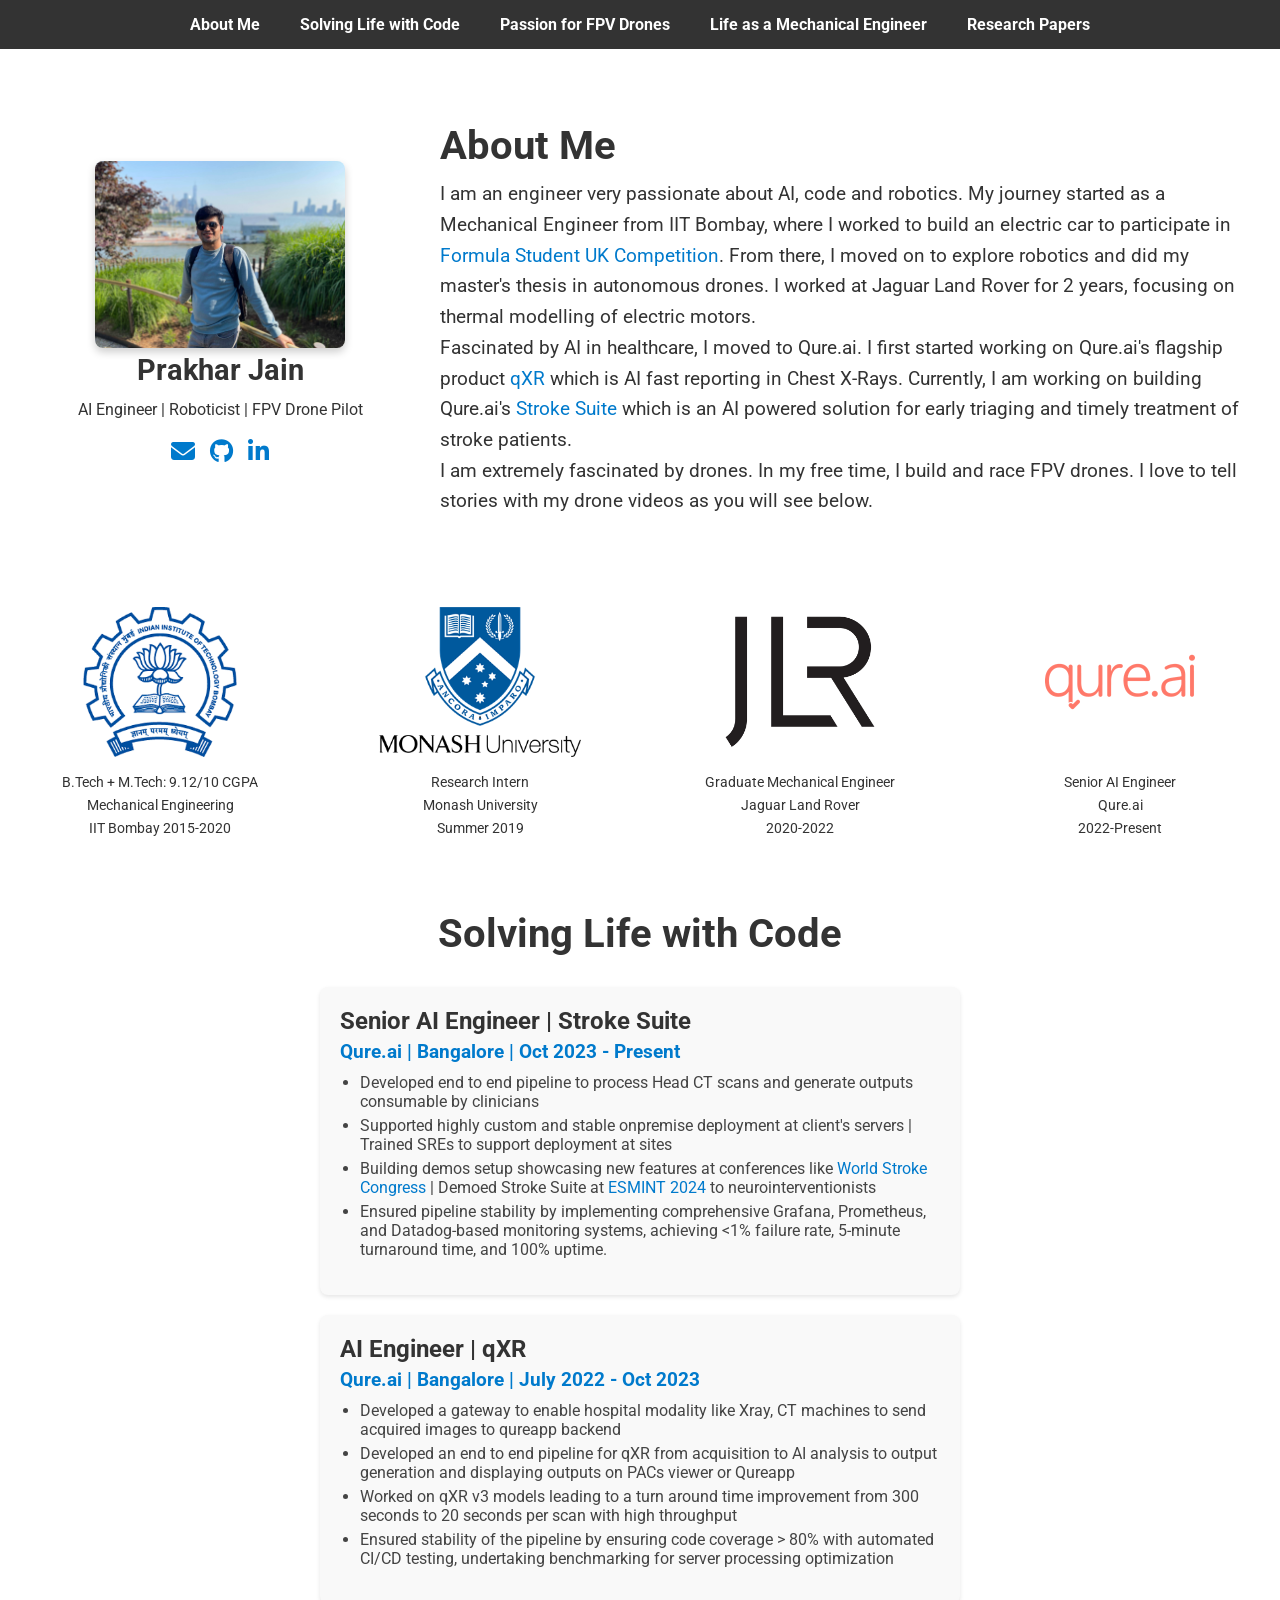
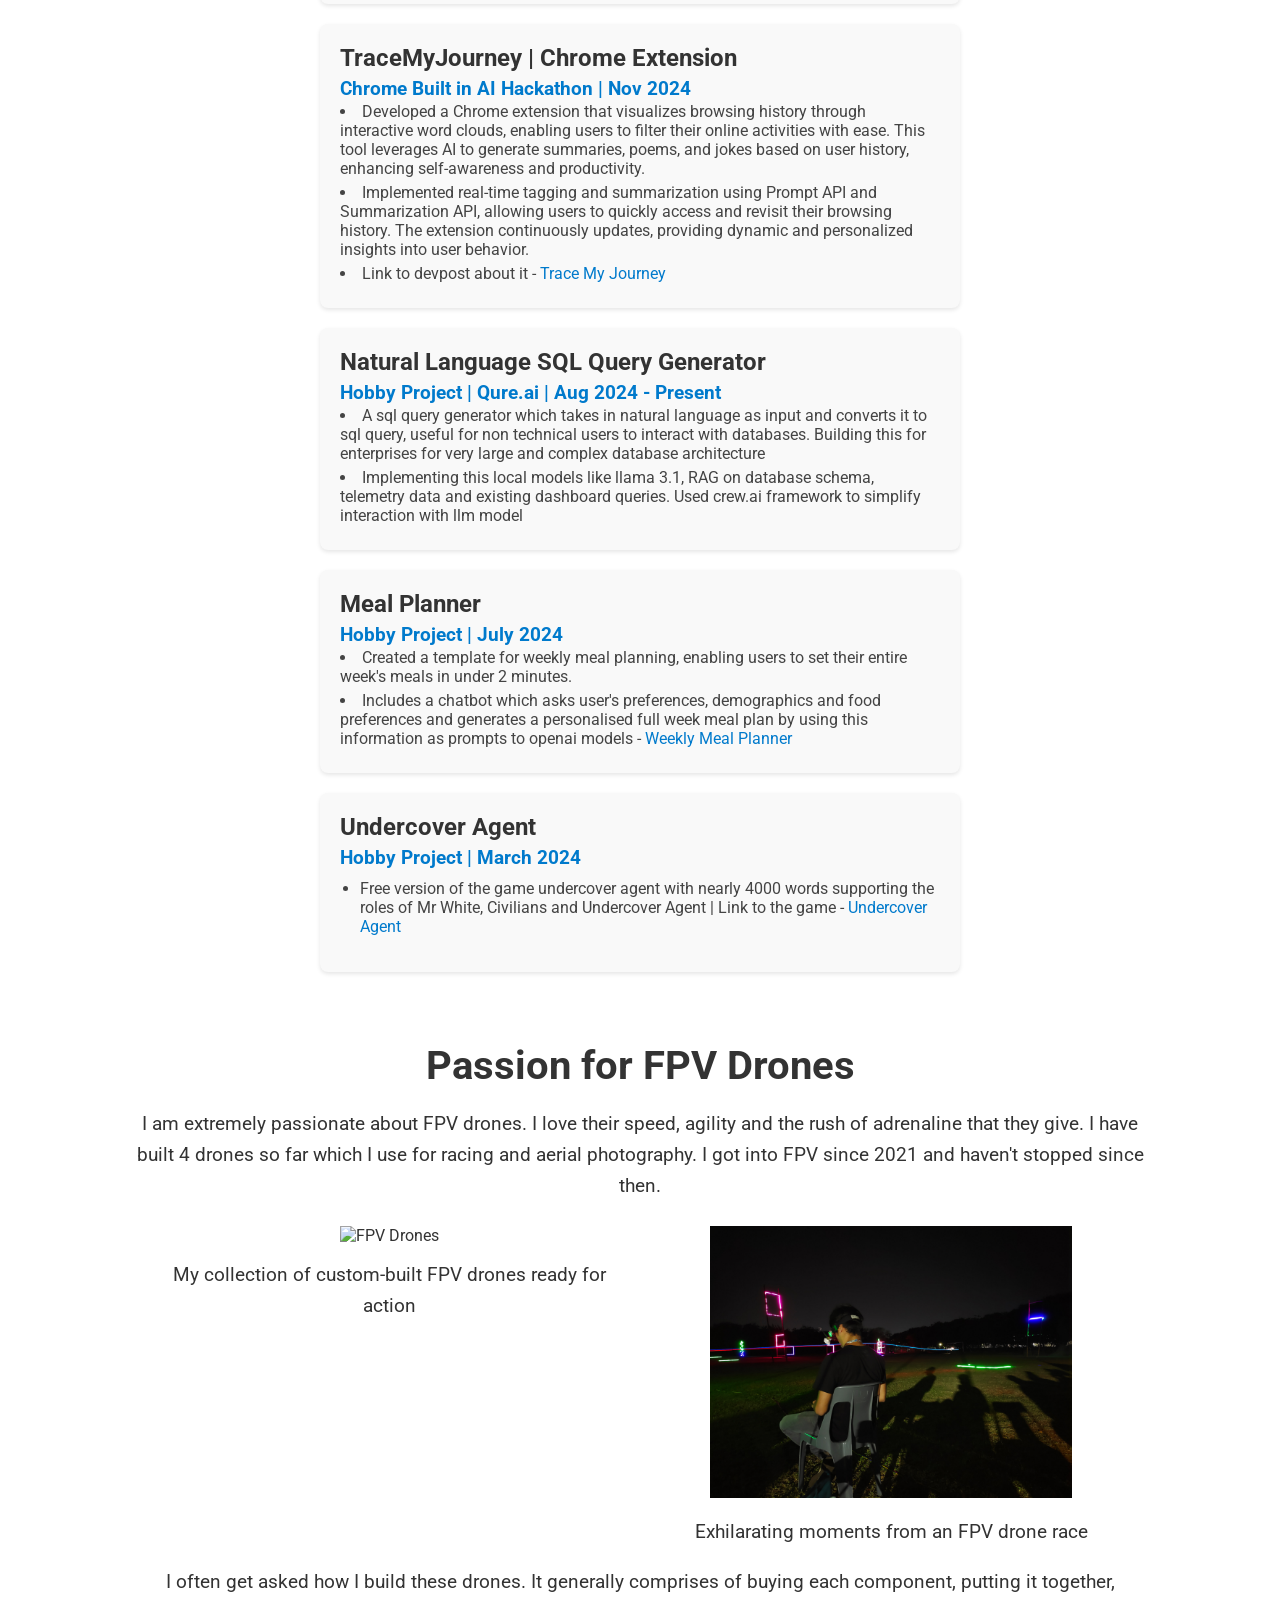
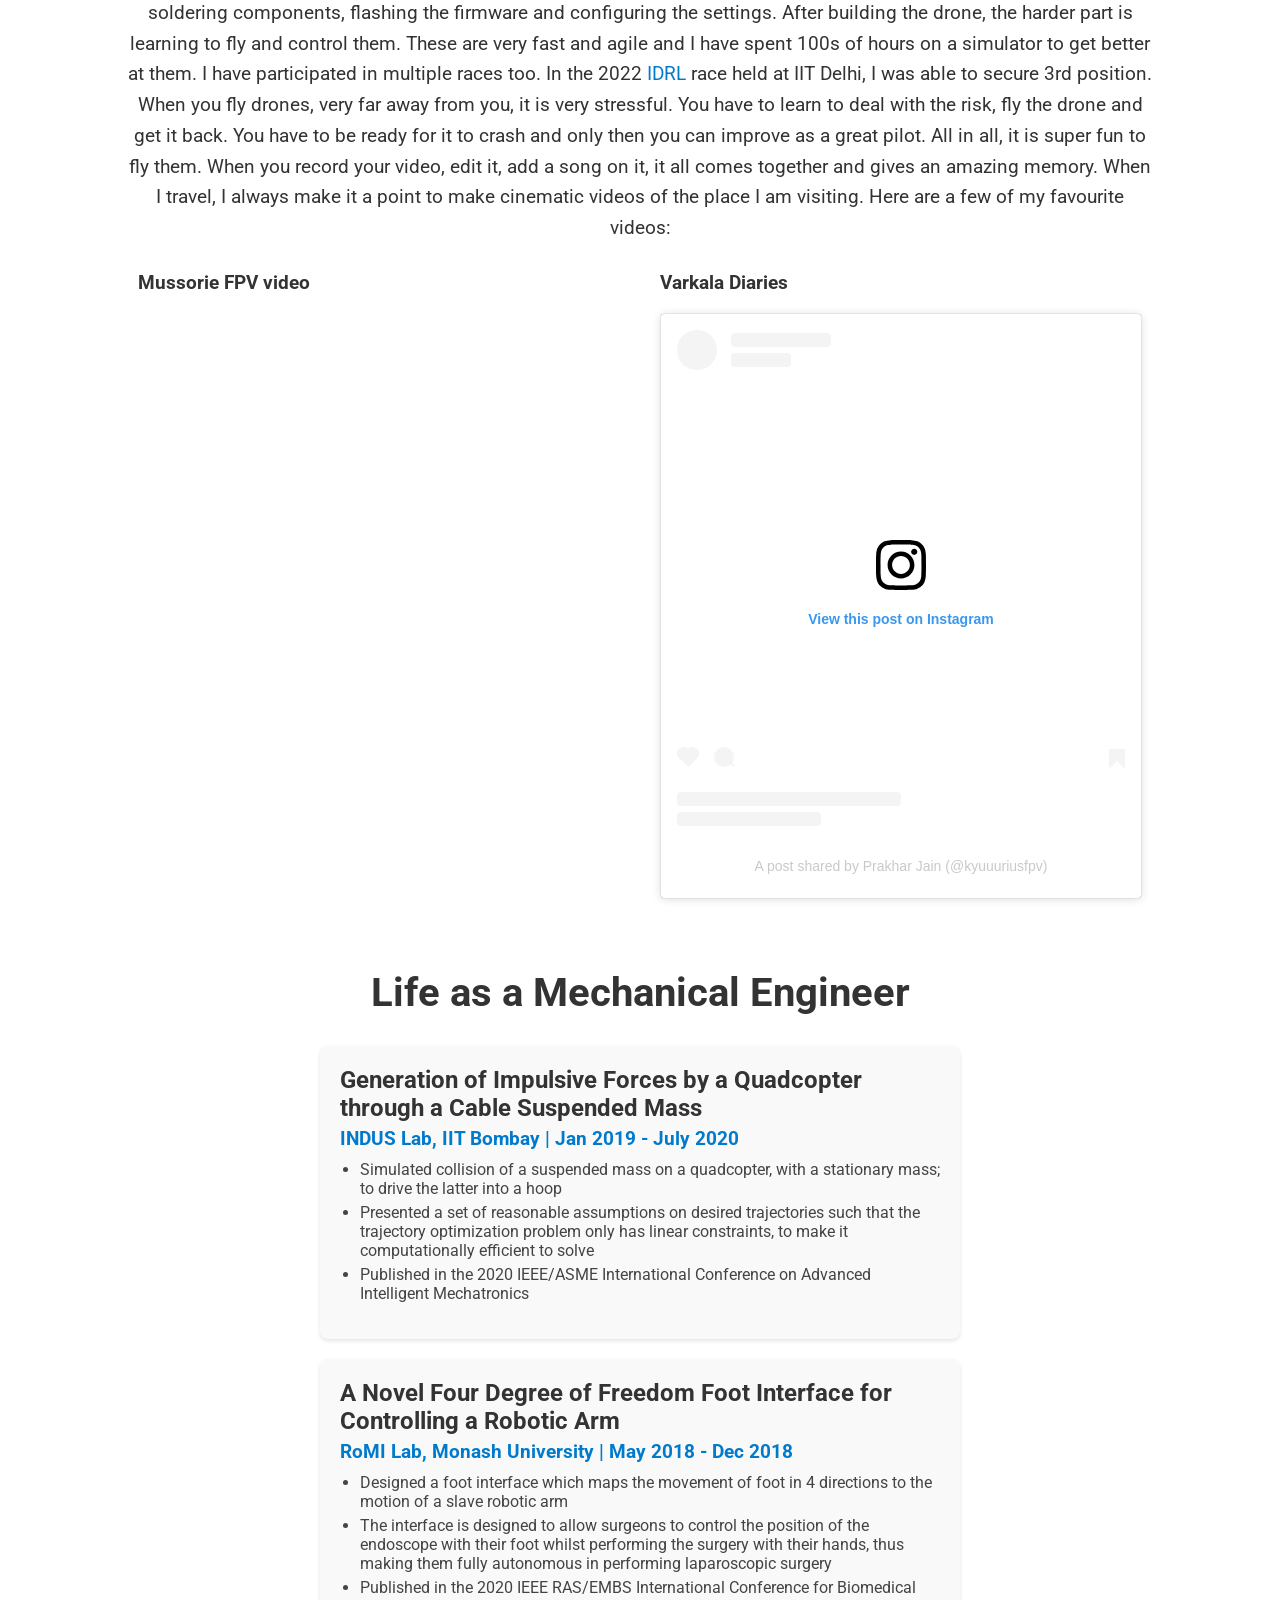
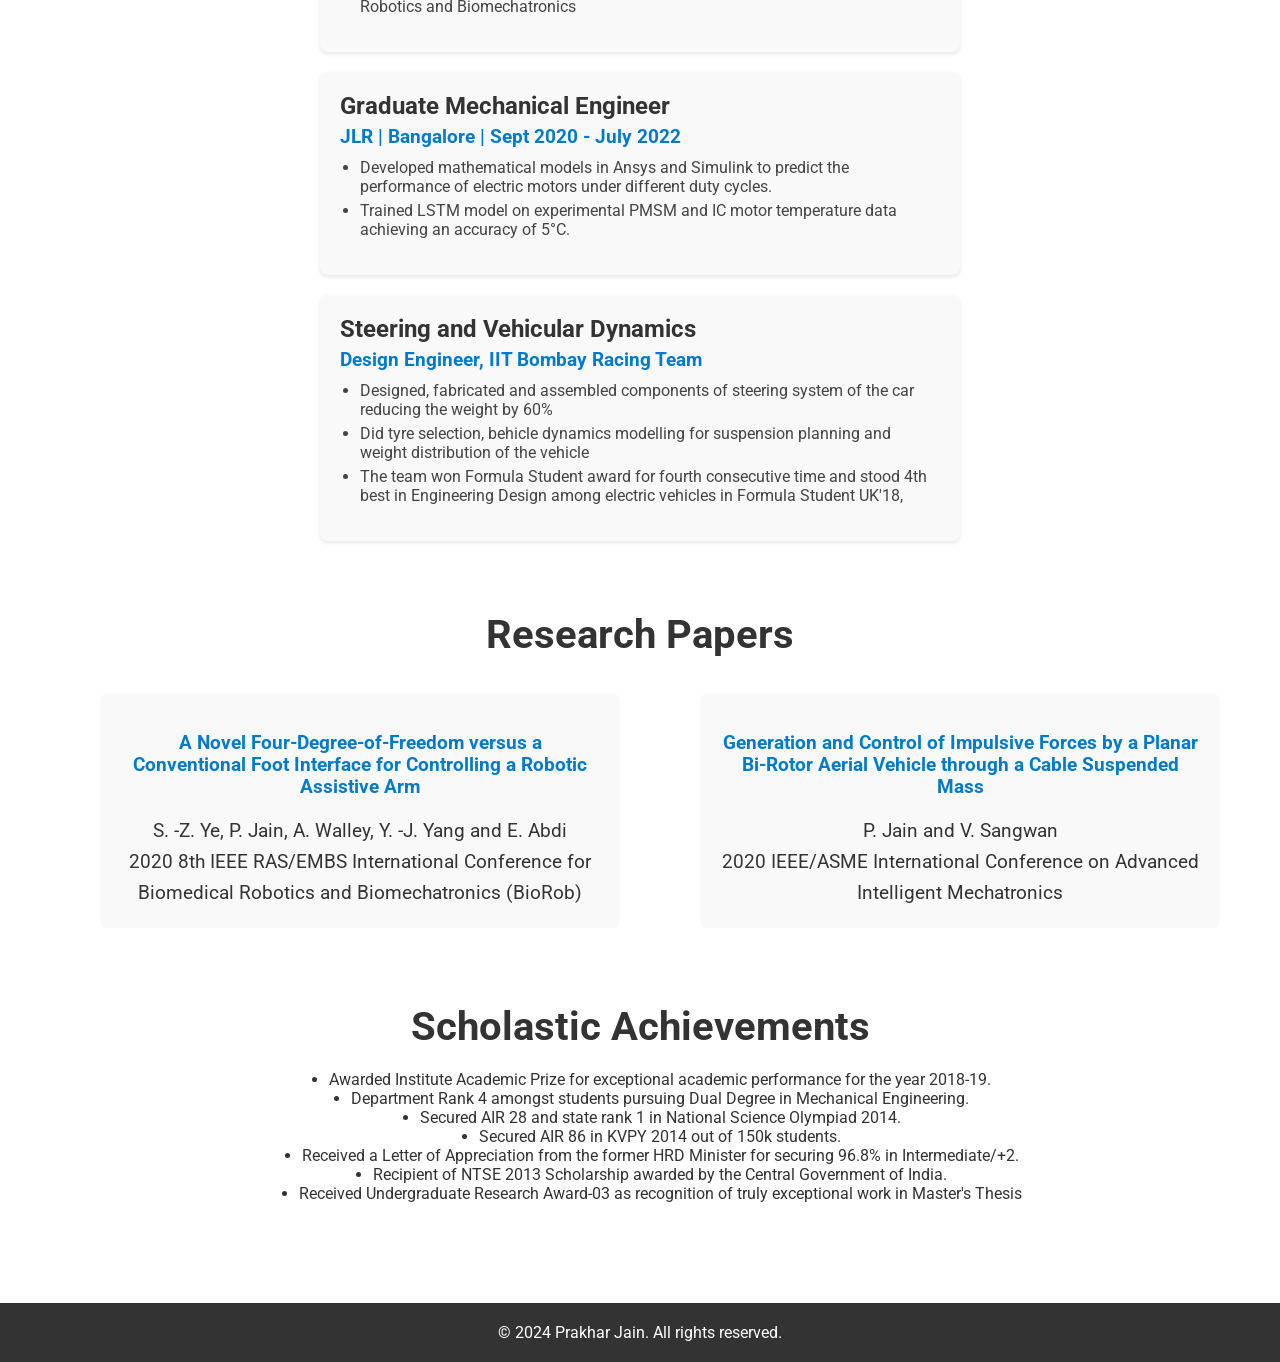
==== index.html @ 99a7e99b "added TraceMyJourney" ====
<!DOCTYPE html>
<html lang="en">
<head>
    <meta charset="UTF-8">
    <title>Prakhar Jain - Personal Website</title>
    <meta name="viewport" content="width=device-width, initial-scale=1.0">
    <!-- Link to external CSS -->
    <link rel="stylesheet" href="styles.css">
    <!-- Google Fonts -->
    <link href="https://fonts.googleapis.com/css?family=Roboto:400,700&display=swap" rel="stylesheet">
    <!-- Font Awesome -->
    <link rel="stylesheet" href="https://cdnjs.cloudflare.com/ajax/libs/font-awesome/6.4.0/css/all.min.css">
</head>
<body>

    <!-- Navigation Menu -->
    <nav>
        <ul>
            <li><a href="#about">About Me</a></li>
            <li><a href="#experience-as-a-coder">Solving Life with Code</a></li>
            <li><a href="#passion-for-fpv-drones">Passion for FPV Drones</a></li>
            <li><a href="#experience-roboticist-mechanical-engineer">Life as a Mechanical Engineer</a></li>
            <li><a href="#research-papers">Research Papers</a></li>
        </ul>
    </nav>

    <!-- Main Content -->
    <main>
    <!-- About Me Section -->
    <section id="about">
        <div class="about-container">
            <div class="about-image">
                <img src="pictures/profile.jpg" alt="Prakhar Jain">
                <h1>Prakhar Jain</h1>
                <p>AI Engineer | Roboticist | FPV Drone Pilot</p>
                <!-- Social Media Links -->
                <div class="social-links">
                    <span class="email-link">
                        <i class="fas fa-envelope"></i>
                        <span class="email-address">
                            prakharjain1114@gmail.com
                            <button class="copy-button" aria-label="Copy Email">📋</button>
                        </span>
                    </span>
                    <a href="https://github.com/prakhar1114" target="_blank" aria-label="GitHub"><i class="fab fa-github"></i></a>
                    <a href="https://www.linkedin.com/in/prakhar-jain-b34805121/" target="_blank" aria-label="LinkedIn"><i class="fab fa-linkedin-in"></i></a>
                </div>
            </div>
            <div class="about-content">
                <h2>About Me</h2>
                <p>I am an engineer very passionate about AI, code and robotics. My journey started as a Mechanical Engineer from IIT Bombay, where I worked to build an electric car to participate in <a href="https://www.imeche.org/events/formula-student" target="_blank">Formula Student UK Competition</a>. From there, I moved on to explore robotics and did my master's thesis in autonomous drones. I worked at Jaguar Land Rover for 2 years, focusing on thermal modelling of electric motors.</p>
                <p>Fascinated by AI in healthcare, I moved to Qure.ai. I first started working on Qure.ai's flagship product <a href="https://www.qure.ai/product/qxr" target="_blank">qXR</a> which is AI fast reporting in Chest X-Rays. Currently, I am working on building Qure.ai's <a href="https://www.qure.ai/product/qer" target="_blank">Stroke Suite</a>  which is an AI powered solution for early triaging and timely treatment of stroke patients.</p>
                <p>I am extremely fascinated by drones. In my free time, I build and race FPV drones. I love to tell stories with my drone videos as you will see below.</p>
            </div>
        </div>
    </section>
    <!-- Work Experience Pictures Section -->
    <section id="work-experience-pictures">
        <div class="experience-gallery">
            <div class="experience-item">
                <img src="pictures/iit_bombay.png" alt="IIT Bombay" style="height: 150px; width: auto; min-width: 150px; max-width: 250px; object-fit: contain;">
                <p class="caption">B.Tech + M.Tech: 9.12/10 CGPA <br> Mechanical Engineering<br>IIT Bombay 2015-2020</p>
            </div>
            <div class="experience-item">
                <img src="pictures/monash_university.png" alt="Monash University" style="height: 150px; width: auto; min-width: 150px; max-width: 250px; object-fit: contain;">
                <p class="caption">Research Intern<br>Monash University<br>Summer 2019</p>
            </div>
            <div class="experience-item">
                <img src="pictures/jlr.png" alt="Jaguar Land Rover" style="height: 150px; width: auto; min-width: 150px; max-width: 250px; object-fit: contain;">
                <p class="caption">Graduate Mechanical Engineer<br>Jaguar Land Rover<br>2020-2022</p>
            </div>
            <div class="experience-item">
                <img src="pictures/qure-ai.png" alt="Qure.ai" style="height: 150px; width: auto; min-width: 150px; max-width: 250px; object-fit: contain;">
                <p class="caption">Senior AI Engineer<br>Qure.ai<br>2022-Present</p>
            </div>
        </div>
    </section>

        <!-- Work Experience Section -->
        <section id="experience-as-a-coder">
            <h2>Solving Life with Code</h2>
            <div class="work-experience-list">
                <div class="work-experience-item">
                    <h3>Senior AI Engineer | Stroke Suite</h3>
                    <h4>Qure.ai | Bangalore |  Oct 2023 - Present</h4>
                    <ul>
                        <li>Developed end to end pipeline to process Head CT scans and generate outputs consumable by clinicians</li>
                        <li>Supported highly custom and stable onpremise deployment at client's servers | Trained SREs to support deployment at sites</li>
                        <li>Building demos setup showcasing new features at conferences like <a href="https://worldstrokecongress.org/" target="_blank">World Stroke Congress</a> | Demoed Stroke Suite at <a href="https://www.linkedin.com/posts/qure%2Eai_esmint2024-strokecare-ai-activity-7239496920337924096-mXiM?utm_source=share&utm_medium=member_desktop" target="_blank">ESMINT 2024</a> to neurointerventionists</li>
                        <li>Ensured pipeline stability by implementing comprehensive Grafana, Prometheus, and Datadog-based monitoring systems, achieving <1% failure rate, 5-minute turnaround time, and 100% uptime.</li>
                    </ul>
                </div>
                <div class="work-experience-item">
                    <h3>AI Engineer | qXR</h3>
                    <h4>Qure.ai | Bangalore | July 2022 - Oct 2023</h4>
                    <ul>
                        <li>Developed a gateway to enable hospital modality like Xray, CT machines to send acquired images to qureapp backend</li>
                        <li>Developed an end to end pipeline for qXR from acquisition to AI analysis to output generation and displaying outputs on PACs viewer or Qureapp</li>
                        <li>Worked on qXR v3 models leading to a turn around time improvement from 300 seconds to 20 seconds per scan with high throughput</li>
                        <li>Ensured stability of the pipeline by ensuring code coverage > 80% with automated CI/CD testing, undertaking benchmarking for server processing optimization</li>
                    </ul>
                </div>
                <div class="work-experience-item">
                    <h3>TraceMyJourney | Chrome Extension  </h3>
                    <h4>Chrome Built in AI Hackathon | Nov 2024 </h4>
                    <li>Developed a Chrome extension that visualizes browsing history through interactive word clouds, enabling users to filter their online activities with ease. This tool leverages AI to generate summaries, poems, and jokes based on user history, enhancing self-awareness and productivity.</li>
                    <li>Implemented real-time tagging and summarization using Prompt API and Summarization API, allowing users to quickly access and revisit their browsing history. The extension continuously updates, providing dynamic and personalized insights into user behavior.</li>
                    <li> Link to devpost about it - <a href="https://devpost.com/software/track-myself" target="_blank">Trace My Journey</a></li>
                </div>

                <div class="work-experience-item">
                    <h3>Natural Language SQL Query Generator </h3>
                    <h4>Hobby Project | Qure.ai | Aug 2024 - Present</h4>
                    <li>A sql query generator which takes in natural language as input and converts it to sql query, useful for non technical users to interact with databases. Building this for enterprises for very large and complex database architecture</li>
                    <li>Implementing this local models like llama 3.1, RAG on database schema, telemetry data and existing dashboard queries. Used crew.ai framework to simplify interaction with llm model </li>
                </div>
                <div class="work-experience-item">
                    <h3>Meal Planner</h3>
                    <h4>Hobby Project | July 2024</h4>
                    <li>Created a template for weekly meal planning, enabling users to set their entire week's meals in under 2 minutes.</li>
                    <li>Includes a chatbot which asks user's preferences, demographics and food preferences and generates a personalised full week meal plan by using this information as prompts to openai models - <a href="https://menu-builder-vert.vercel.app/" target="_blank">Weekly Meal Planner</a></li>
                </div>
                <div class="work-experience-item">
                    <h3>Undercover Agent</h3>
                    <h4>Hobby Project | March 2024</h4>
                    <ul>
                        <li>Free version of the game undercover agent with nearly 4000 words supporting the roles of Mr White, Civilians and Undercover Agent | Link to the game - <a href="https://prakhar1114.github.io/undercover/" target="_blank">Undercover Agent</a></li>
                    </ul>
                </div>
            </div>
        </section>

        <section id="passion-for-fpv-drones">
            <div class="text-container">
                <h2>Passion for FPV Drones</h2>
                <p>I am extremely passionate about FPV drones. I love their speed, agility and the rush of adrenaline that they give. I have built 4 drones so far which I use for racing and aerial photography. I got into FPV since 2021 and haven't stopped since then.</p>
                <div class="drone-container">
                    <div class="drone-pictures">
                        <img src="pictures/drones.png" alt="FPV Drones">
                        <p class="caption">My collection of custom-built FPV drones ready for action</p>
                    </div>
                    <div class="drone-pictures">
                        <img src="pictures/race.JPG" alt="Drone Racing">
                        <p class="caption">Exhilarating moments from an FPV drone race</p>
                    </div>
                </div>
                <p>
                I often get asked how I build these drones. It generally comprises of buying each component, putting it together, soldering components, flashing the firmware and configuring the settings. After building the drone, the harder part is learning to fly and control them. These are very fast and agile and I have spent 100s of hours on a simulator to get better at them. I have participated in multiple races too. In the 2022 <a href="https://droneracingindia.com/"> IDRL </a> race held at IIT Delhi, I was able to secure 3rd position.
                </p>
                <p>
                    When you fly drones, very far away from you, it is very stressful. You have to learn to deal with the risk, fly the drone and get it back. You have to be ready for it to crash and only then you can improve as a great pilot. All in all, it is super fun to fly them. When you record your video, edit it, add a song on it, it all comes together and gives an amazing memory. When I travel, I always make it a point to make cinematic videos of the place I am visiting. Here are a few of my favourite videos:
                </p>
                <div class="video-container">
                    <div class="youtube-video">
                        <h3>Mussorie FPV video</h3>
                        <iframe width="560" height="315" src="https://www.youtube.com/embed/1HGFYwgXDgM?si=9lCmGh-hupNKaTJe" title="YouTube video player" frameborder="0" allow="accelerometer; autoplay; clipboard-write; encrypted-media; gyroscope; picture-in-picture; web-share" referrerpolicy="strict-origin-when-cross-origin" allowfullscreen></iframe>
                    </div>
                    <div class="instagram-video">
                        <h3>Varkala Diaries</h3>
                        <blockquote class="instagram-media" data-instgrm-permalink="https://www.instagram.com/reel/Cy8dyh_NmPP/?utm_source=ig_embed&amp;utm_campaign=loading" data-instgrm-version="14" style=" background:#FFF; border:0; border-radius:3px; box-shadow:0 0 1px 0 rgba(0,0,0,0.5),0 1px 10px 0 rgba(0,0,0,0.15); margin: 1px; max-width:540px; min-width:326px; padding:0; width:99.375%; width:-webkit-calc(100% - 2px); width:calc(100% - 2px);"><div style="padding:16px;"> <a href="https://www.instagram.com/reel/Cy8dyh_NmPP/?utm_source=ig_embed&amp;utm_campaign=loading" style=" background:#FFFFFF; line-height:0; padding:0 0; text-align:center; text-decoration:none; width:100%;" target="_blank"> <div style=" display: flex; flex-direction: row; align-items: center;"> <div style="background-color: #F4F4F4; border-radius: 50%; flex-grow: 0; height: 40px; margin-right: 14px; width: 40px;"></div> <div style="display: flex; flex-direction: column; flex-grow: 1; justify-content: center;"> <div style=" background-color: #F4F4F4; border-radius: 4px; flex-grow: 0; height: 14px; margin-bottom: 6px; width: 100px;"></div> <div style=" background-color: #F4F4F4; border-radius: 4px; flex-grow: 0; height: 14px; width: 60px;"></div></div></div><div style="padding: 19% 0;"></div> <div style="display:block; height:50px; margin:0 auto 12px; width:50px;"><svg width="50px" height="50px" viewBox="0 0 60 60" version="1.1" xmlns="https://www.w3.org/2000/svg" xmlns:xlink="https://www.w3.org/1999/xlink"><g stroke="none" stroke-width="1" fill="none" fill-rule="evenodd"><g transform="translate(-511.000000, -20.000000)" fill="#000000"><g><path d="M556.869,30.41 C554.814,30.41 553.148,32.076 553.148,34.131 C553.148,36.186 554.814,37.852 556.869,37.852 C558.924,37.852 560.59,36.186 560.59,34.131 C560.59,32.076 558.924,30.41 556.869,30.41 M541,60.657 C535.114,60.657 530.342,55.887 530.342,50 C530.342,44.114 535.114,39.342 541,39.342 C546.887,39.342 551.658,44.114 551.658,50 C551.658,55.887 546.887,60.657 541,60.657 M541,33.886 C532.1,33.886 524.886,41.1 524.886,50 C524.886,58.899 532.1,66.113 541,66.113 C549.9,66.113 557.115,58.899 557.115,50 C557.115,41.1 549.9,33.886 541,33.886 M565.378,62.101 C565.244,65.022 564.756,66.606 564.346,67.663 C563.803,69.06 563.154,70.057 562.106,71.106 C561.058,72.155 560.06,72.803 558.662,73.347 C557.607,73.757 556.021,74.244 553.102,74.378 C549.944,74.521 548.997,74.552 541,74.552 C533.003,74.552 532.056,74.521 528.898,74.378 C525.979,74.244 524.393,73.757 523.338,73.347 C521.94,72.803 520.942,72.155 519.894,71.106 C518.846,70.057 518.197,69.06 517.654,67.663 C517.244,66.606 516.755,65.022 516.623,62.101 C516.479,58.943 516.448,57.996 516.448,50 C516.448,42.003 516.479,41.056 516.623,37.899 C516.755,34.978 517.244,33.391 517.654,32.338 C518.197,30.938 518.846,29.942 519.894,28.894 C520.942,27.846 521.94,27.196 523.338,26.654 C524.393,26.244 525.979,25.756 528.898,25.623 C532.057,25.479 533.004,25.448 541,25.448 C548.997,25.448 549.943,25.479 553.102,25.623 C556.021,25.756 557.607,26.244 558.662,26.654 C560.06,27.196 561.058,27.846 562.106,28.894 C563.154,29.942 563.803,30.938 564.346,32.338 C564.756,33.391 565.244,34.978 565.378,37.899 C565.522,41.056 565.552,42.003 565.552,50 C565.552,57.996 565.522,58.943 565.378,62.101 M570.82,37.631 C570.674,34.438 570.167,32.258 569.425,30.349 C568.659,28.377 567.633,26.702 565.965,25.035 C564.297,23.368 562.623,22.342 560.652,21.575 C558.743,20.834 556.562,20.326 553.369,20.18 C550.169,20.033 549.148,20 541,20 C532.853,20 531.831,20.033 528.631,20.18 C525.438,20.326 523.257,20.834 521.349,21.575 C519.376,22.342 517.703,23.368 516.035,25.035 C514.368,26.702 513.342,28.377 512.574,30.349 C511.834,32.258 511.326,34.438 511.181,37.631 C511.035,40.831 511,41.851 511,50 C511,58.147 511.035,59.17 511.181,62.369 C511.326,65.562 511.834,67.743 512.574,69.651 C513.342,71.625 514.368,73.296 516.035,74.965 C517.703,76.634 519.376,77.658 521.349,78.425 C523.257,79.167 525.438,79.673 528.631,79.82 C531.831,79.965 532.853,80.001 541,80.001 C549.148,80.001 550.169,79.965 553.369,79.82 C556.562,79.673 558.743,79.167 560.652,78.425 C562.623,77.658 564.297,76.634 565.965,74.965 C567.633,73.296 568.659,71.625 569.425,69.651 C570.167,67.743 570.674,65.562 570.82,62.369 C570.966,59.17 571,58.147 571,50 C571,41.851 570.966,40.831 570.82,37.631"></path></g></g></g></svg></div><div style="padding-top: 8px;"> <div style=" color:#3897f0; font-family:Arial,sans-serif; font-size:14px; font-style:normal; font-weight:550; line-height:18px;">View this post on Instagram</div></div><div style="padding: 12.5% 0;"></div> <div style="display: flex; flex-direction: row; margin-bottom: 14px; align-items: center;"><div> <div style="background-color: #F4F4F4; border-radius: 50%; height: 12.5px; width: 12.5px; transform: translateX(0px) translateY(7px);"></div> <div style="background-color: #F4F4F4; height: 12.5px; transform: rotate(-45deg) translateX(3px) translateY(1px); width: 12.5px; flex-grow: 0; margin-right: 14px; margin-left: 2px;"></div> <div style="background-color: #F4F4F4; border-radius: 50%; height: 12.5px; width: 12.5px; transform: translateX(9px) translateY(-18px);"></div></div><div style="margin-left: 8px;"> <div style=" background-color: #F4F4F4; border-radius: 50%; flex-grow: 0; height: 20px; width: 20px;"></div> <div style=" width: 0; height: 0; border-top: 2px solid transparent; border-left: 6px solid #f4f4f4; border-bottom: 2px solid transparent; transform: translateX(16px) translateY(-4px) rotate(30deg)"></div></div><div style="margin-left: auto;"> <div style=" width: 0px; border-top: 8px solid #F4F4F4; border-right: 8px solid transparent; transform: translateY(16px);"></div> <div style=" background-color: #F4F4F4; flex-grow: 0; height: 12px; width: 16px; transform: translateY(-4px);"></div> <div style=" width: 0; height: 0; border-top: 8px solid #F4F4F4; border-left: 8px solid transparent; transform: translateY(-4px) translateX(8px);"></div></div></div> <div style="display: flex; flex-direction: column; flex-grow: 1; justify-content: center; margin-bottom: 24px;"> <div style=" background-color: #F4F4F4; border-radius: 4px; flex-grow: 0; height: 14px; margin-bottom: 6px; width: 224px;"></div> <div style=" background-color: #F4F4F4; border-radius: 4px; flex-grow: 0; height: 14px; width: 144px;"></div></div></a><p style=" color:#c9c8cd; font-family:Arial,sans-serif; font-size:14px; line-height:17px; margin-bottom:0; margin-top:8px; overflow:hidden; padding:8px 0 7px; text-align:center; text-overflow:ellipsis; white-space:nowrap;"><a href="https://www.instagram.com/reel/Cy8dyh_NmPP/?utm_source=ig_embed&amp;utm_campaign=loading" style=" color:#c9c8cd; font-family:Arial,sans-serif; font-size:14px; font-style:normal; font-weight:normal; line-height:17px; text-decoration:none;" target="_blank">A post shared by Prakhar Jain (@kyuuuriusfpv)</a></p></div></blockquote> <script async src="//www.instagram.com/embed.js"></script>
                        <script async src="//www.instagram.com/embed.js"></script>
                    </div>
                </div>
            </div>
        </section>

        <section id="experience-roboticist-mechanical-engineer">
            <h2>Life as a Mechanical Engineer</h2>
            <div class="work-experience-list">
                <div class="work-experience-item">
                    <h3>Generation of Impulsive Forces by a Quadcopter through a Cable Suspended Mass</h3>
                    <h4>INDUS Lab, IIT Bombay  |  Jan 2019 - July 2020</h4>
                    <ul>
                        <li>Simulated collision of a suspended mass on a quadcopter, with a stationary mass; to drive the latter into a hoop</li>
                        <li>Presented a set of reasonable assumptions on desired trajectories such that the trajectory optimization problem only has linear constraints, to make it computationally efficient to solve</li>
                        <li>Published in the 2020 IEEE/ASME International Conference on Advanced Intelligent Mechatronics</li>
                    </ul>
                </div>
                <div class="work-experience-item">
                    <h3>A Novel Four Degree of Freedom Foot Interface for Controlling a Robotic Arm</h3>
                    <h4>RoMI Lab, Monash University |  May 2018 - Dec 2018</h4>
                    <ul>
                        <li>Designed a foot interface which maps the movement of foot in 4 directions to the motion of a slave robotic arm</li>
                        <li>The interface is designed to allow surgeons to control the position of the endoscope with their foot whilst performing the surgery with their hands, thus making them fully autonomous in performing laparoscopic surgery</li>
                        <li>Published in the 2020 IEEE RAS/EMBS International Conference for Biomedical Robotics and Biomechatronics</li>
                    </ul>
                </div>
                <div class="work-experience-item">
                    <h3>Graduate Mechanical Engineer</h3>
                    <h4>JLR | Bangalore |  Sept 2020 - July 2022</h4>
                    <ul>
                        <li>Developed mathematical models in Ansys and Simulink to predict the performance of electric motors under different duty cycles.</li>
                        <li>Trained LSTM model on experimental PMSM and IC motor temperature data achieving an accuracy of 5°C.</li>
                    </ul>
                </div>
                <div class="work-experience-item">
                    <h3>Steering and Vehicular Dynamics </h3>
                    <h4>Design Engineer, IIT Bombay Racing Team</h4>
                    <ul>
                        <li>Designed, fabricated and assembled components of steering system of the car reducing the weight by 60%</li>
                        <li>Did tyre selection, behicle dynamics modelling for suspension planning and weight distribution of the vehicle</li>
                        <li>The team won Formula Student award for fourth consecutive time and stood 4th best in Engineering Design among electric vehicles in Formula Student UK'18,</li>
                    </ul>
                </div>
            </div>

        </section>

        <!-- Research Papers Section -->
        <section id="research-papers">
            <h2>Research Papers</h2>
            <ul class="publication-list">
                <div class="publication-item">
                    <h3><a href="https://ieeexplore.ieee.org/document/9224396" target="_blank">A Novel Four-Degree-of-Freedom versus a Conventional Foot Interface for Controlling a Robotic Assistive Arm</a></h3>
                    <p>S. -Z. Ye, P. Jain, A. Walley, Y. -J. Yang and E. Abdi</p>
                    <p>2020 8th IEEE RAS/EMBS International Conference for Biomedical Robotics and Biomechatronics (BioRob)</p>
                </div>
                <div class="publication-item">
                    <h3><a href="https://ieeexplore.ieee.org/document/9158932" target="_blank">Generation and Control of Impulsive Forces by a Planar Bi-Rotor Aerial Vehicle through a Cable Suspended Mass</a></h3>
                    <p>P. Jain and V. Sangwan</p>
                    <p>2020 IEEE/ASME International Conference on Advanced Intelligent Mechatronics</p>
                </div>
            </ul>
        </section>


        <!-- Projects Section -->
        <!-- <section id="projects">
            <h2>Projects</h2>
            <ul class="project-list">
                <li class="project-item">
                    <h3>Badminton Match Data Analytics</h3>
                    <p><strong>Company:</strong> Matchday.ai</p>
                    <p><strong>Duration:</strong> Oct 2021 - Dec 2021</p>
                    <ul>
                        <li>Developed a potential energy model to track player's movement to court center in singles matches.</li>
                        <li>Ideated higher-level analytics to quantify player's performance from a large volume of Olympic match data, including shot classification and player movement analysis.</li>
                    </ul>
                </li>
                <li class="project-item">
                    <h3>Landing a Lunar Module using Reinforcement Learning</h3>
                    <p><strong>Platform:</strong> Coursera | Reinforcement Learning Specialization</p>
                    <p><strong>Duration:</strong> Oct 2020 – Nov 2020</p>
                    <ul>
                        <li>Trained a Lunar lander to land within a specified region using thrusters in the OpenAI Gym environment.</li>
                        <li>Implemented a neural network to represent the action value network and trained it using the Adam Algorithm.</li>
                        <li>Utilized the Expected Sarsa algorithm to update action values and the Softmax algorithm for policy selection.</li>
                    </ul>
                </li>
                <li class="project-item">
                    <h3>Motion Planning of Self-Driving Car</h3>
                    <p><strong>Platform:</strong> Coursera | Motion Planning of Self-Driving Cars</p>
                    <p><strong>Duration:</strong> Jul 2020 - Aug 2020</p>
                    <ul>
                        <li>Implemented a behavioral planner to enable stopping at intersections using Finite State Machine.</li>
                        <li>Performed local planning using Conformal Lattice Planning to generate collision-free optimal paths.</li>
                        <li>Conducted path collision checks using circle-based approximation and generated path velocity profiles.</li>
                    </ul>
                </li>
                <li class="project-item">
                    <h3>Navigation of a Turtle Bot in an Unknown Environment</h3>
                    <p><strong>Instructor:</strong> Prof. Leena Vachnani | Advanced Mobile Robotics</p>
                    <p><strong>Duration:</strong> Jan 2020 – Mar 2020</p>
                    <ul>
                        <li>Implemented the complete motion planning system of Turtlebot using Gazebo Simulation in ROS environment.</li>
                        <li>Utilized Lidar data to implement Bug 0, 1, and 2 algorithms for navigation through an obstacle-filled environment.</li>
                    </ul>
                </li>
            </ul>
        </section> -->

        <!-- Scholastic Achievements Section -->
        <section id="achievements">
            <h2>Scholastic Achievements</h2>
            <ul class="achievements-list">
                <li>Awarded Institute Academic Prize for exceptional academic performance for the year 2018-19.</li>
                <li>Department Rank 4 amongst students pursuing Dual Degree in Mechanical Engineering.</li>
                <li>Secured AIR 28 and state rank 1 in National Science Olympiad 2014.</li>
                <li>Secured AIR 86 in KVPY 2014 out of 150k students.</li>
                <li>Received a Letter of Appreciation from the former HRD Minister for securing 96.8% in Intermediate/+2.</li>
                <li>Recipient of NTSE 2013 Scholarship awarded by the Central Government of India.</li>
                <li>Received Undergraduate Research Award-03 as recognition of truly exceptional work in Master's Thesis</li>
            </ul>
        </section>

        <!-- Leadership and Activities Section
        <section id="leadership">
            <h2>Leadership and Activities</h2>
            <ul class="leadership-list">
                <li class="leadership-item">
                    <h3>Teaching Assistant</h3>
                    <p><strong>Course:</strong> Microprocessor and Automatic Control, Autumn semester 2019</p>
                    <p><strong>Duration:</strong> Aug 2019 - Dec 2019</p>
                    <ul>
                        <li>Mentored 60+ undergraduate students by conducting daily quizzes, grading exams, and assignments.</li>
                    </ul>
                </li>
                <li class="leadership-item">
                    <h3>Malleable Voxels</h3>
                    <p><strong>Organization:</strong> Norman Foster Foundation, Madrid, Spain</p>
                    <p><strong>Duration:</strong> Nov 2017</p>
                    <ul>
                        <li>Selected among the top ten students from universities around the world to receive the foundation's scholarship.</li>
                        <li>Collaborated with Lord Norman Foster and industry experts on a clay-based manufacturing automation process.</li>
                    </ul>
                </li>
            </ul>
        </section> -->

    </main>

    <!-- Footer -->
    <footer>
        <p>© 2024 Prakhar Jain. All rights reserved.</p>
    </footer>
    <script src="script.js"></script>
</body>
</html>
---- styles.css ----
/* General Styles */
body {
    font-family: 'Roboto', sans-serif;
    margin: 0;
    color: #333;
}

a {
    color: #007acc;
    text-decoration: none;
}

a:hover {
    text-decoration: underline;
}

.container {
    width: 90%;
    margin: 0 auto;
}

/* Header Styles */
header {
    background-color: #f5f5f5;
    padding: 60px 0;
    text-align: center;
}

header h1 {
    font-size: 3em;
    margin-bottom: 10px;
}

header p {
    font-size: 1.5em;
    color: #666;
}

/* **Updated Social Links Styles** */
.social-links {
    display: flex;                /* Establish Flexbox layout */
    justify-content: center;      /* Center the items horizontally */
    align-items: center;          /* Center the items vertically */
    gap: 20px;                    /* Equal spacing between icons */
    margin-top: 20px;             /* Optional: Add top margin */
}

.social-links a {
    /* Removed margin: 0 10px; */
    font-size: 1.2em;
    color: inherit;               /* Ensure icons inherit the parent color */
    position: relative;           /* Necessary for tooltip positioning */
}

/* Optional: Adjust gap and icon size for smaller screens */
@media (max-width: 600px) {
    .social-links {
        gap: 15px; /* Reduce gap on smaller screens */
    }
    
    .social-links a {
        font-size: 1em; /* Adjust icon size for better fit */
    }
}

/* Navigation Styles */
nav {
    background-color: #333;
}

nav ul {
    list-style: none;
    display: flex;
    justify-content: center;
    flex-wrap: wrap;
    padding: 0;
    margin: 0;
}

nav li {
    margin: 0;
}

nav a {
    display: block;
    padding: 15px 20px;
    color: white;
    font-weight: bold;
}

nav a:hover {
    background-color: #444;
}

/* Main Content Styles */
main {
    padding: 40px 0;
}

section {
    margin-bottom: 60px;
}

section h2 {
    font-size: 2.5em;
    text-align: center;
    margin-bottom: 20px;
}

section p {
    font-size: 1.2em;
    line-height: 1.6;
    text-align: center;
    /* max-width: 800px; */
    margin: 0 auto;
}

.project-list {
    display: flex;
    flex-direction: column; /* Changed from row to column */
    align-items: center;    /* Center the items */
    /* Removed flex-wrap and justify-content */
}

.project-item {
    background-color: #f9f9f9;
    margin: 15px 0;         /* Adjusted margin for vertical spacing */
    padding: 20px;
    border-radius: 8px;
    width: 80%;             /* Set a suitable width */
    max-width: 600px;       /* Optional: Limit maximum width */
}

.publication-list {
    display: flex;
    flex-direction: row;
    align-items: center;
    justify-content: center;
    flex-wrap: wrap;
    max-width: 1200px;
    margin: 0 auto;
}

.publication-item {
    background-color: #f9f9f9;
    margin: 15px auto;         /* Changed to auto for horizontal centering */
    padding: 20px;
    border-radius: 8px;
    width: 40%;             /* Set a suitable width */
    max-width: 600px;       /* Optional: Limit maximum width */
    display: flex;          /* Added to enable flexbox centering */
    flex-direction: column; /* Stack child elements vertically */
    align-items: center;    /* Center child elements horizontally */
    text-align: center;     /* Center text content */
}

/* Education Section Styles */
.education-list {
    list-style: none;
    padding: 0;
    margin: 0 auto;
    max-width: 800px;
}

.education-item {
    background-color: #ffffff;
    border-left: 4px solid #007acc;
    padding: 20px 30px;
    margin: 20px 0;
    position: relative;
    border-radius: 4px;
    box-shadow: 0 2px 8px rgba(0, 0, 0, 0.1);
}

.education-item::before {
    content: "";
    position: absolute;
    left: -9px;
    top: 20px;
    width: 16px;
    height: 16px;
    background-color: #007acc;
    border-radius: 50%;
    border: 2px solid #ffffff;
}

.education-item h3 {
    font-size: 1.8em;
    color: #007acc;
    margin-bottom: 5px;
}

.education-item p {
    font-size: 1em;
    color: #555555;
    margin: 5px 0;
}

.education-item .degree {
    font-weight: bold;
}

.education-item .institution {
    font-style: italic;
}

@media (max-width: 600px) {
    .education-item {
        padding: 15px 20px;
    }

    .education-item h3 {
        font-size: 1.5em;
    }

    .education-item p {
        font-size: 0.95em;
    }
}

/* Footer Styles */
footer {
    background-color: #333;
    color: white;
    text-align: center;
    padding: 20px 0;
}

footer p {
    margin: 0;
}

/* About Me Section Styles */
/* Updated About Me Section Styles */
/* About Me Section Styles */
.about-container {
    /* border: 2px solid #007acc; */
    display: flex;
    align-items: center;
    justify-content: center;
    max-width: 1200px; /* Ensures the container doesn't stretch too wide on large screens */
    margin: 0 auto;
    padding: 0px 10px; /* Increased padding for better spacing */
    gap: 40px; /* Adds space between the image and the content */
    margin-bottom: 20px; /* Reduced from 100px to 20px */
}

.about-image {
    flex: 0 0 30%; /* Occupies 30% of the container's width */
    display: flex;
    flex-direction: column;
    align-items: center; /* Centers the image horizontally */
    justify-content: center; /* Centers the image vertically */
}

.about-image img {
    width: 100%;
    height: auto;
    border-radius: 8px;
    box-shadow: 0 4px 8px rgba(0, 0, 0, 0.2);
    max-width: 250px; /* Limits the maximum width of the image */
}

.about-image img:hover {
    transform: scale(1.05);
    transition: transform 0.3s ease;
}

.about-image h1 {
    margin: 5px 0; /* Reduced margin */
    font-size: 1.8em; /* Slightly reduced font size */
}

.about-image p {
    margin: 5px 0; /* Reduced margin */
    font-size: 1em; /* Slightly reduced font size */
}

/* Social Links Styles */
.social-links {
    display: flex;
    justify-content: center;
    align-items: center;
    gap: 15px; /* Reduced gap */
    margin-top: 10px; /* Reduced top margin */
}


.social-links a,
.social-links .email-link {
    font-size: 1.5em;
    color: #007acc;
    position: relative;
}

.social-links .email-address {
    /* Tooltip styles as previously defined */
    visibility: hidden;
    opacity: 0;
    width: max-content;
    background-color: #333;
    color: #fff;
    text-align: center;
    border-radius: 4px;
    padding: 5px 8px;
    position: absolute;
    bottom: 125%; /* Position above the icon */
    left: 50%;
    transform: translateX(-50%);
    white-space: nowrap;
    transition: opacity 0.3s;
    z-index: 1;
    display: flex;
    align-items: center;
}

.social-links .email-link:hover .email-address {
    visibility: visible;
    opacity: 1;
}

.social-links .email-address::after {
    content: "";
    position: absolute;
    top: 100%; /* At the bottom of the tooltip */
    left: 50%;
    transform: translateX(-50%);
    border-width: 5px;
    border-style: solid;
    border-color: #333 transparent transparent transparent;
}

.about-content {
    flex: 1 1 80%; /* Occupies the remaining 70% of the container's width */
    text-align: left; /* Aligns text to the left for better readability */
    margin-bottom: 20px; /* Reduced from 100px to 20px */
}

.about-content h2 {
    font-size: 2.5em;
    margin-bottom: 10px;
    text-align: left; /* Ensures the heading aligns with the text */
}

.about-content p {
    font-size: 1.2em;
    line-height: 1.6;
    text-align: left; /* Ensures the paragraph aligns with the text */
    color: #333;
}




.copy-button {
    margin-left: 10px;
    background-color: #555;
    border: none;
    color: #fff;
    padding: 3px 6px;
    border-radius: 4px;
    cursor: pointer;
    font-size: 0.9em;
    transition: background-color 0.3s;
}

.copy-button:hover {
    background-color: #777;
}

/* Responsive Adjustments */
@media (max-width: 768px) {
    .about-container {
        flex-direction: column;
        text-align: center;
    }

    .about-image,
    .about-content {
        flex: 0 0 100%;
        margin-right: 0;
    }

    .about-content h2,
    .about-content p {
        text-align: center;
    }

    .social-links {
        justify-content: center;
    }
}


.experience-gallery {
    display: flex;
    justify-content: space-around;
    flex-wrap: wrap;
    margin: 2px 0;
    margin-top: 5px; /* Adjust this value as needed */
}

.experience-item {
    width: 22%;
    /* min-width: 200px; */
    margin: 10px;
    text-align: center;
}

.experience-item img {
    width: 100%;
    height: auto;
    border-radius: 8px;
    /* box-shadow: 0 4px 8px rgba(0, 0, 0, 0.1); */
}

.experience-item .caption {
    margin-top: 10px;
    font-size: 0.9em;
    color: #333;
}

@media (max-width: 768px) {
    .experience-item {
        width: 45%;
    }
}

@media (max-width: 480px) {
    .experience-item {
        width: 90%;
    }
}

/* Work Experience Styles */
.work-experience-list {
    display: flex;                /* Enable flexbox */
    flex-wrap: wrap;             /* Allow items to wrap to the next line */
    justify-content: center;      /* Center items horizontally */
    padding: 0;                  /* Remove default padding */
    /* flex-direction: column; */
}

.work-experience-item {
    background-color: #f9f9f9;
    border-radius: 8px;
    padding: 20px;
    margin: 10px;                /* Adjusted margin for spacing */
    box-shadow: 0 2px 4px rgba(0, 0, 0, 0.1);
    max-width: 1000px;            /* Set maximum width for each item */
    min-width: 600px;            
    width: calc(33.33% - 20px);  /* Set width to allow three items per row with margin */
}

/* Adjustments for smaller screens */
@media (max-width: 768px) {
    .work-experience-item {
        width: calc(50% - 20px);  /* Two items per row on medium screens */
    }
}

@media (max-width: 480px) {
    .work-experience-item {
        width: 100%;               /* One item per row on small screens */
    }
}

.work-experience-item h3 {
    margin-top: 0;
    margin-bottom: 5px; /* Reduced margin below the heading */
    color: #333;
    font-size: 1.5em; /* Increased font size for the heading */
}

.work-experience-item h4 {
    margin: 2px 0; /* Reduced margin for subheading */
    color: #007acc; /* Color for subheading */
    font-size: 1.2em; /* Font size for subheading */
}

.work-experience-item p {
    margin: 5px 0; /* Reduced margin for paragraph */
    color: #666;
}

.work-experience-item ul {
    margin-top: 10px;
    padding-left: 20px;
}

.work-experience-item li {
    margin-bottom: 5px;
    color: #444;
}

.drone-container {
    display: flex;
    flex-wrap: wrap; /* Allows items to wrap on smaller screens */
    justify-content: space-around; /* Space around items */
    padding: 10px; /* Padding around the container */
}

.drone-pictures {
    flex: 1 1 45%; /* Flex-grow, flex-shrink, and basis for responsiveness */
    margin: 10px; /* Margin around each picture */
    text-align: center;
}

.drone-pictures img {
    width: 75%; /* Responsive width */
    height: auto; /* Maintain aspect ratio */
    padding: 5px; /* Padding around images */
}

.drone-pictures .caption {
    margin-top: 10px;
}

.test-container p {
    width: 80%;
}

/* Styles for .video-container to arrange videos side by side */
.video-container {
    display: flex;
    justify-content: space-between;
    align-items: stretch;  /* Changed to stretch to match heights */
    gap: 20px;
    flex-wrap: wrap;
    max-width: 1200px;
    margin: 0 auto;
}

/* Styles for individual video sections */
.video-container .youtube-video,
.video-container .instagram-video {
    flex: 1 1 calc(50% - 10px);  /* Adjusted to account for gap */
    box-sizing: border-box;
    display: flex;
    flex-direction: column;
}

/* Responsive adjustments for smaller screens */
@media (max-width: 768px) {
    .video-container .youtube-video,
    .video-container .instagram-video {
        flex: 1 1 100%;
    }
}

/* Make iframes responsive while maintaining aspect ratio */
.video-container .youtube-video iframe {
    width: 100%;
    aspect-ratio: 16 / 9;  /* Maintain 16:9 aspect ratio for YouTube */
    height: auto;
    border: none;
}

.video-container .instagram-video iframe {
    width: 100%;
    aspect-ratio: 1 / 1;  /* Instagram videos are typically square */
    height: auto;
    border: none;
}

/* Optional: Add some padding or margin if needed */
.youtube-video,
.instagram-video {
    padding: 10px;
}

.text-container {
    width: 80%; /* Set width to 75% of the screen */
    margin: 0 auto; /* Center the container */
    /* border: 2px solid #007acc; */
}

.text-container p {
    margin: 0 auto; /* Center the container */
    /* border: 2px solid #007acc; */
    padding: 0px;
}

.achievements-list {
    width: 80%;
    margin: 0 auto; /* Center the list horizontally */
    display: flex;
    flex-direction: column;
    align-items: center; /* Center the content vertically */
}
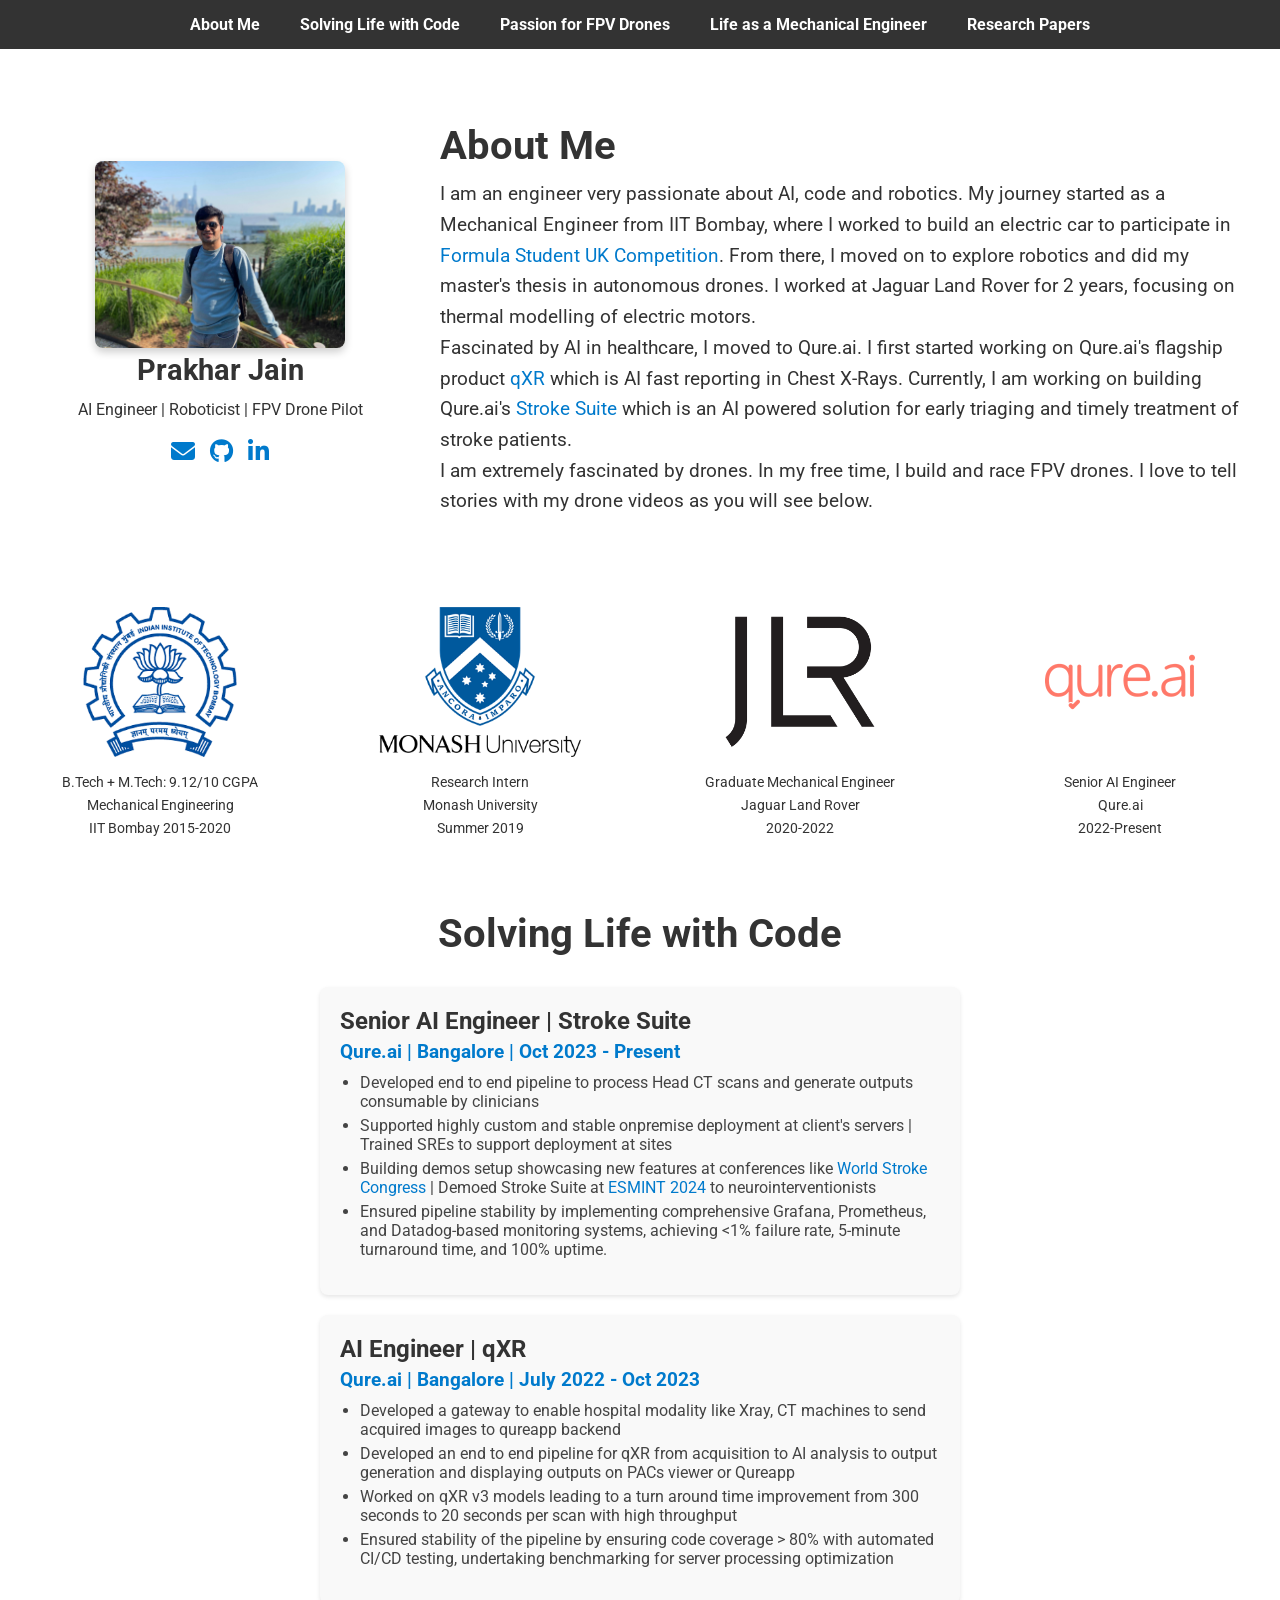
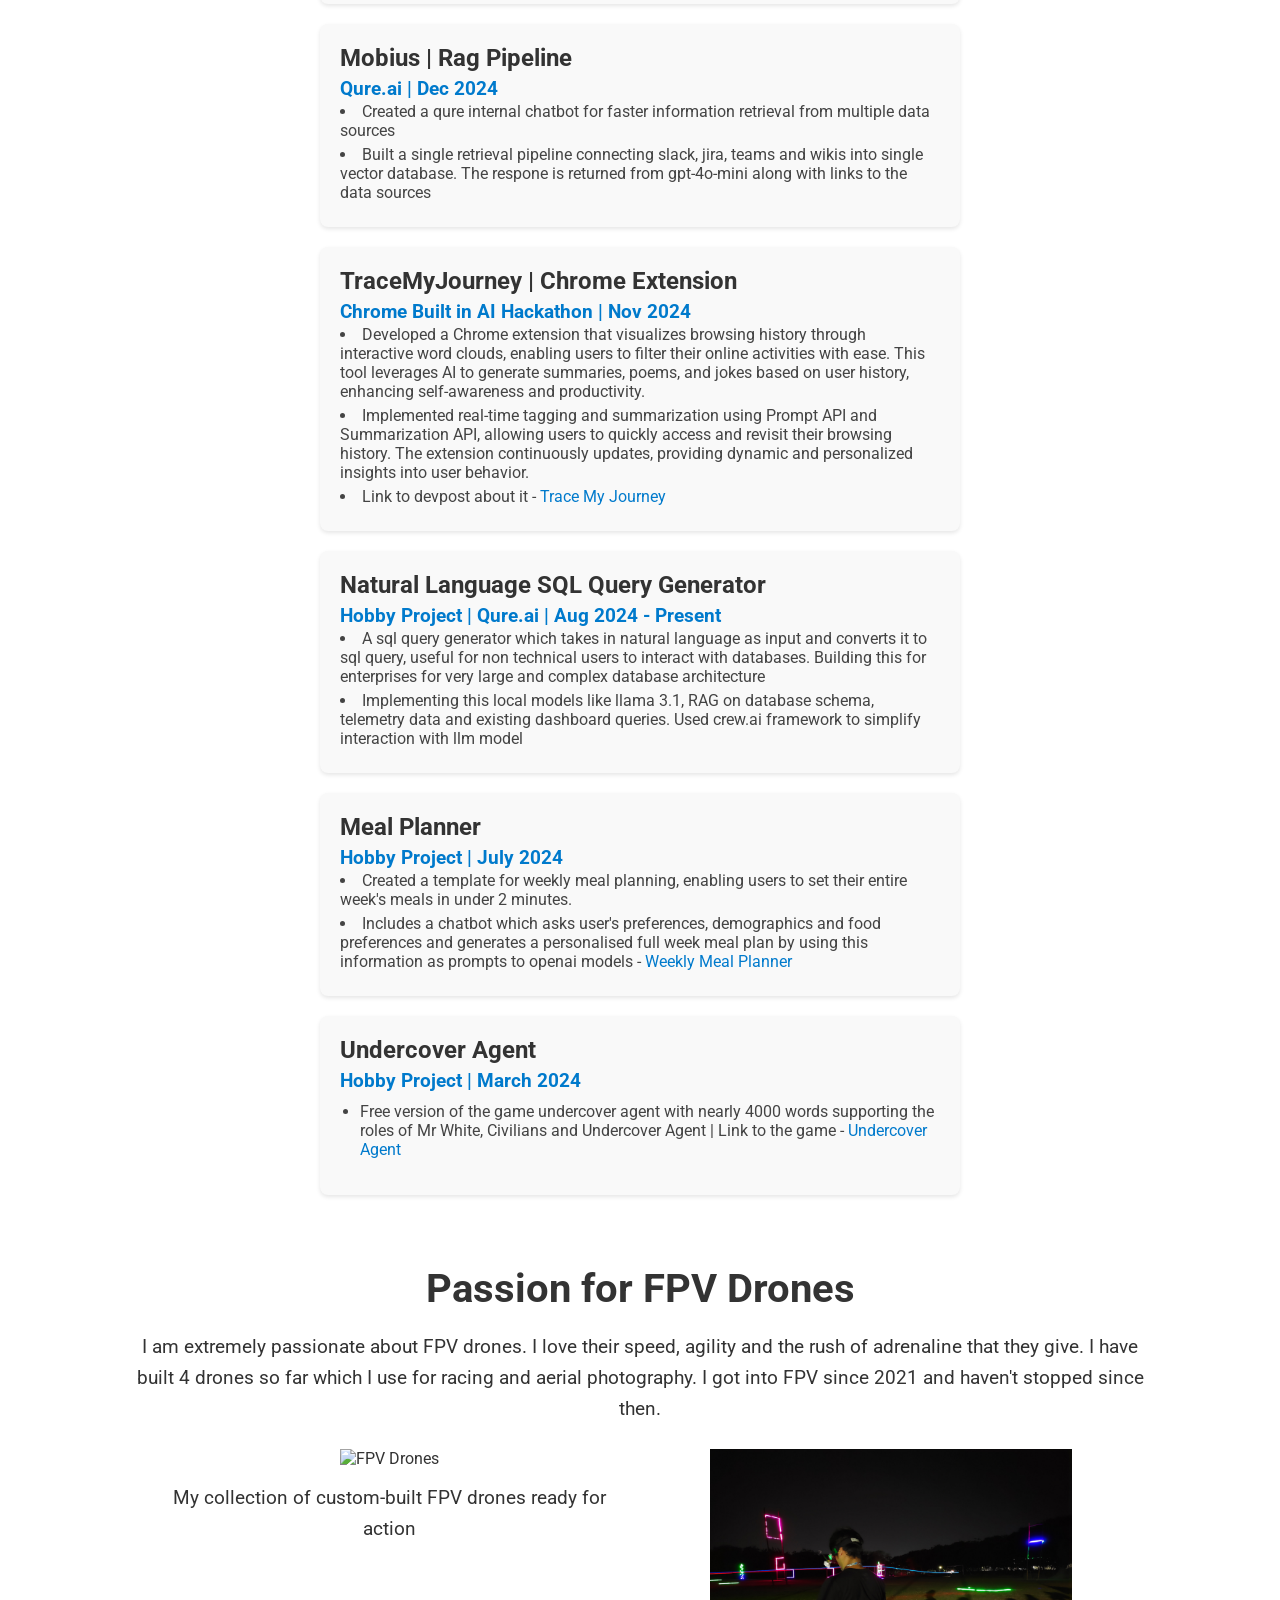
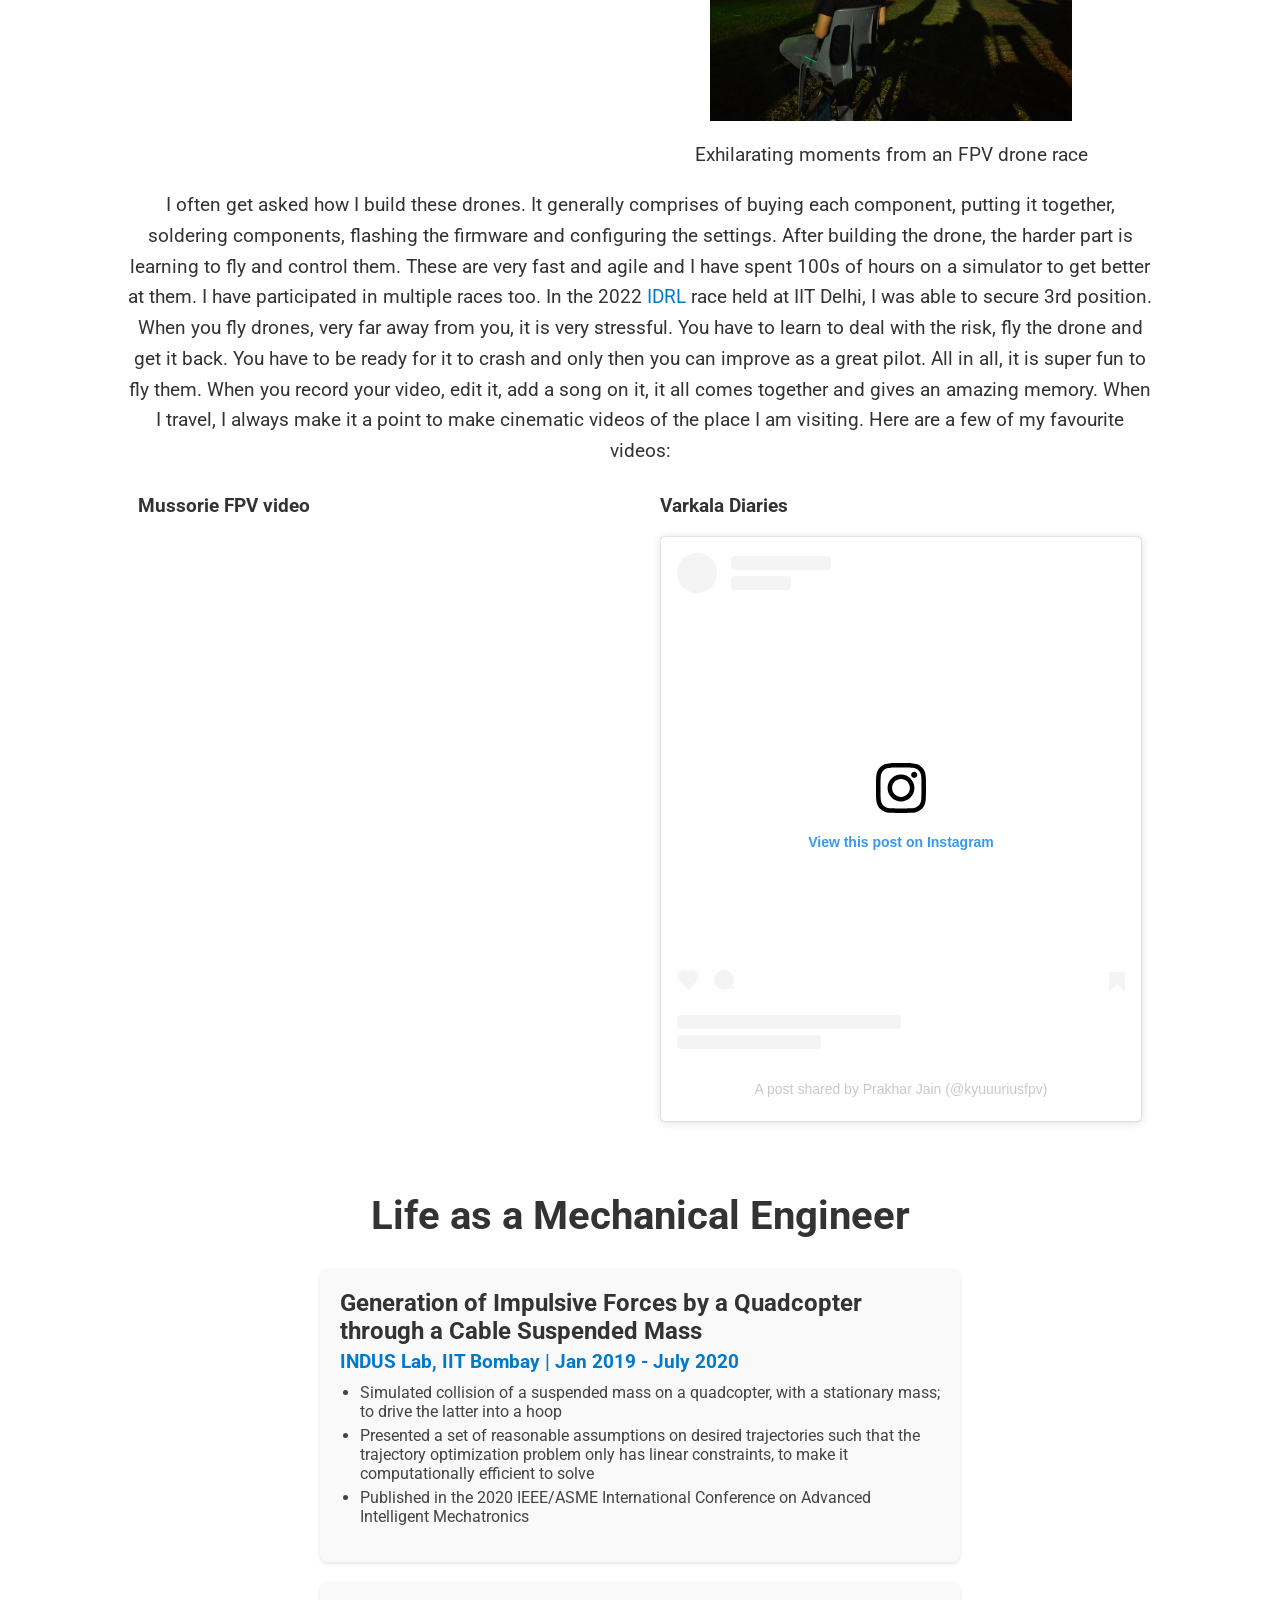
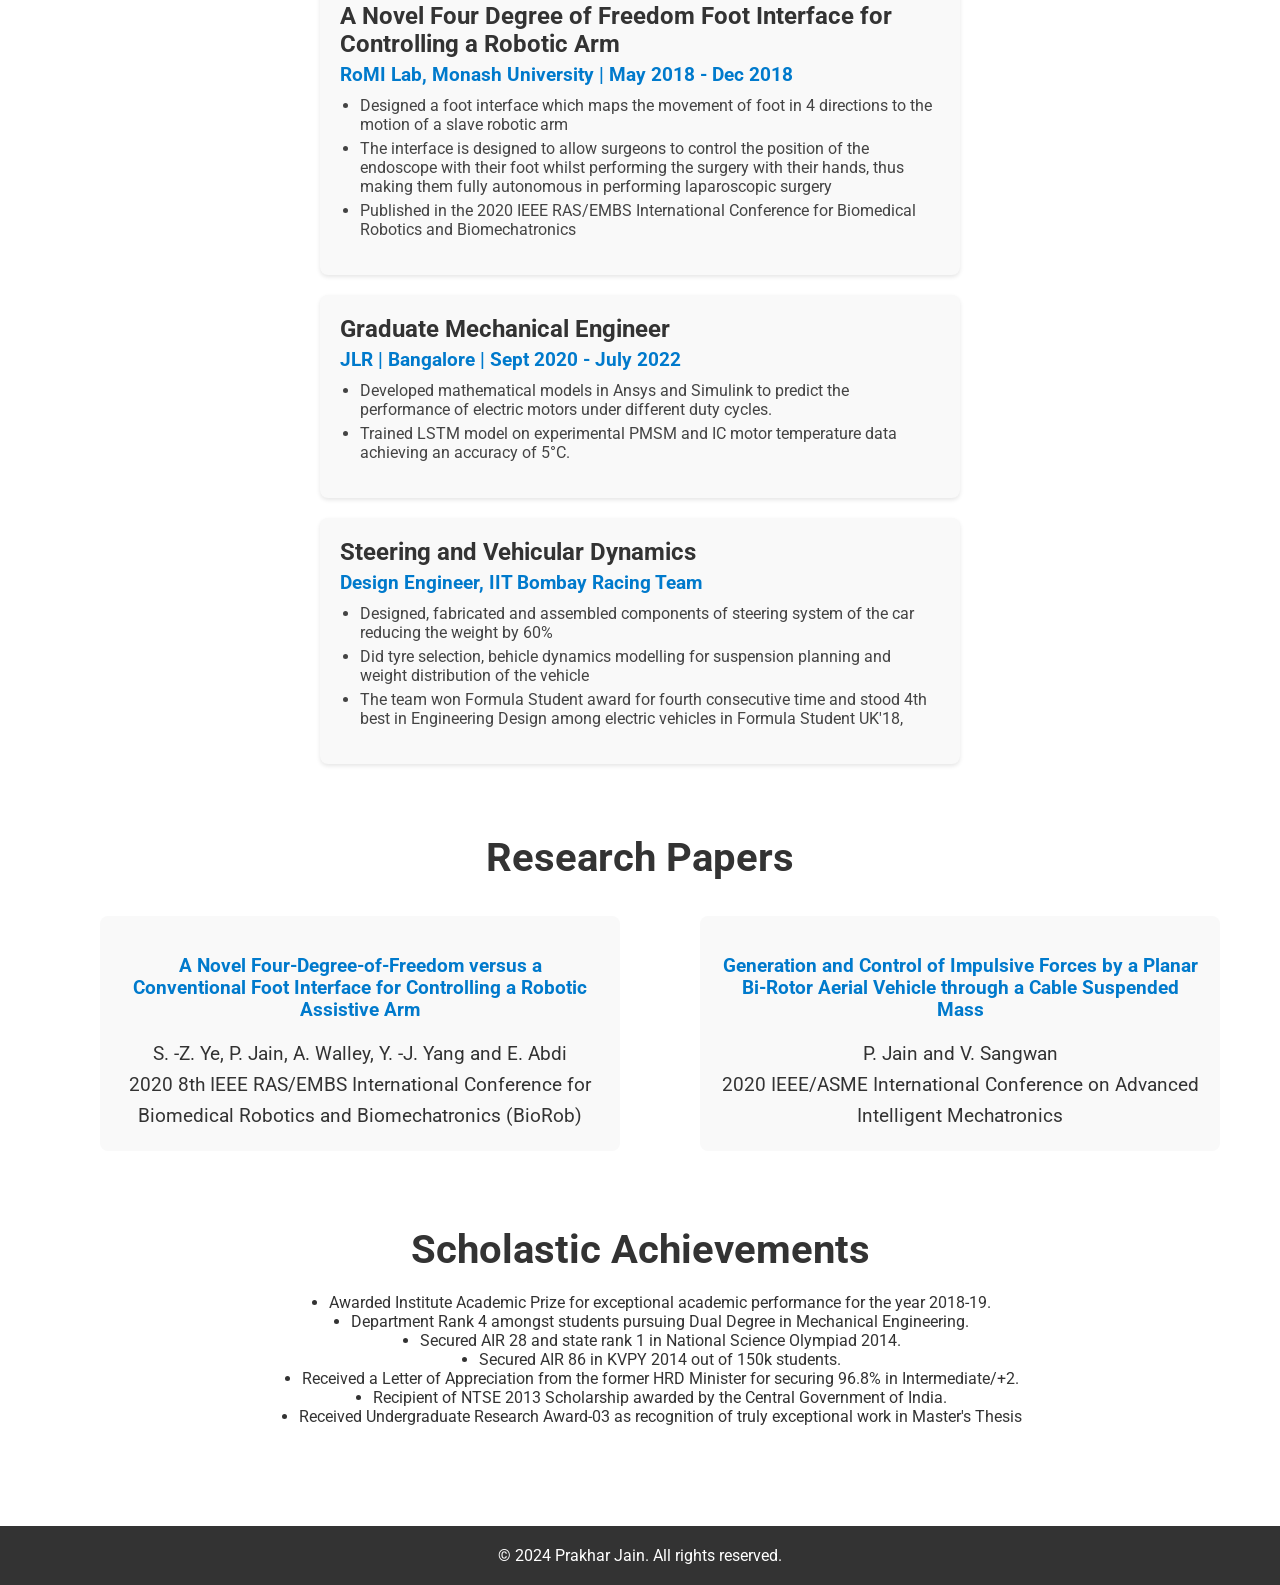
==== commit be634f2a: "mobius" ====
--- a/index.html
+++ b/index.html
@@ -101,13 +101,18 @@
                     </ul>
                 </div>
                 <div class="work-experience-item">
+                    <h3>Mobius | Rag Pipeline  </h3>
+                    <h4>Qure.ai | Dec 2024 </h4>
+                    <li>Created a qure internal chatbot for faster information retrieval from multiple data sources</li>
+                    <li>Built a single retrieval pipeline connecting slack, jira, teams and wikis into single vector database. The respone is returned from gpt-4o-mini along with links to the data sources</li>
+                </div>
+                <div class="work-experience-item">
                     <h3>TraceMyJourney | Chrome Extension  </h3>
                     <h4>Chrome Built in AI Hackathon | Nov 2024 </h4>
                     <li>Developed a Chrome extension that visualizes browsing history through interactive word clouds, enabling users to filter their online activities with ease. This tool leverages AI to generate summaries, poems, and jokes based on user history, enhancing self-awareness and productivity.</li>
                     <li>Implemented real-time tagging and summarization using Prompt API and Summarization API, allowing users to quickly access and revisit their browsing history. The extension continuously updates, providing dynamic and personalized insights into user behavior.</li>
                     <li> Link to devpost about it - <a href="https://devpost.com/software/track-myself" target="_blank">Trace My Journey</a></li>
                 </div>
-
                 <div class="work-experience-item">
                     <h3>Natural Language SQL Query Generator </h3>
                     <h4>Hobby Project | Qure.ai | Aug 2024 - Present</h4>
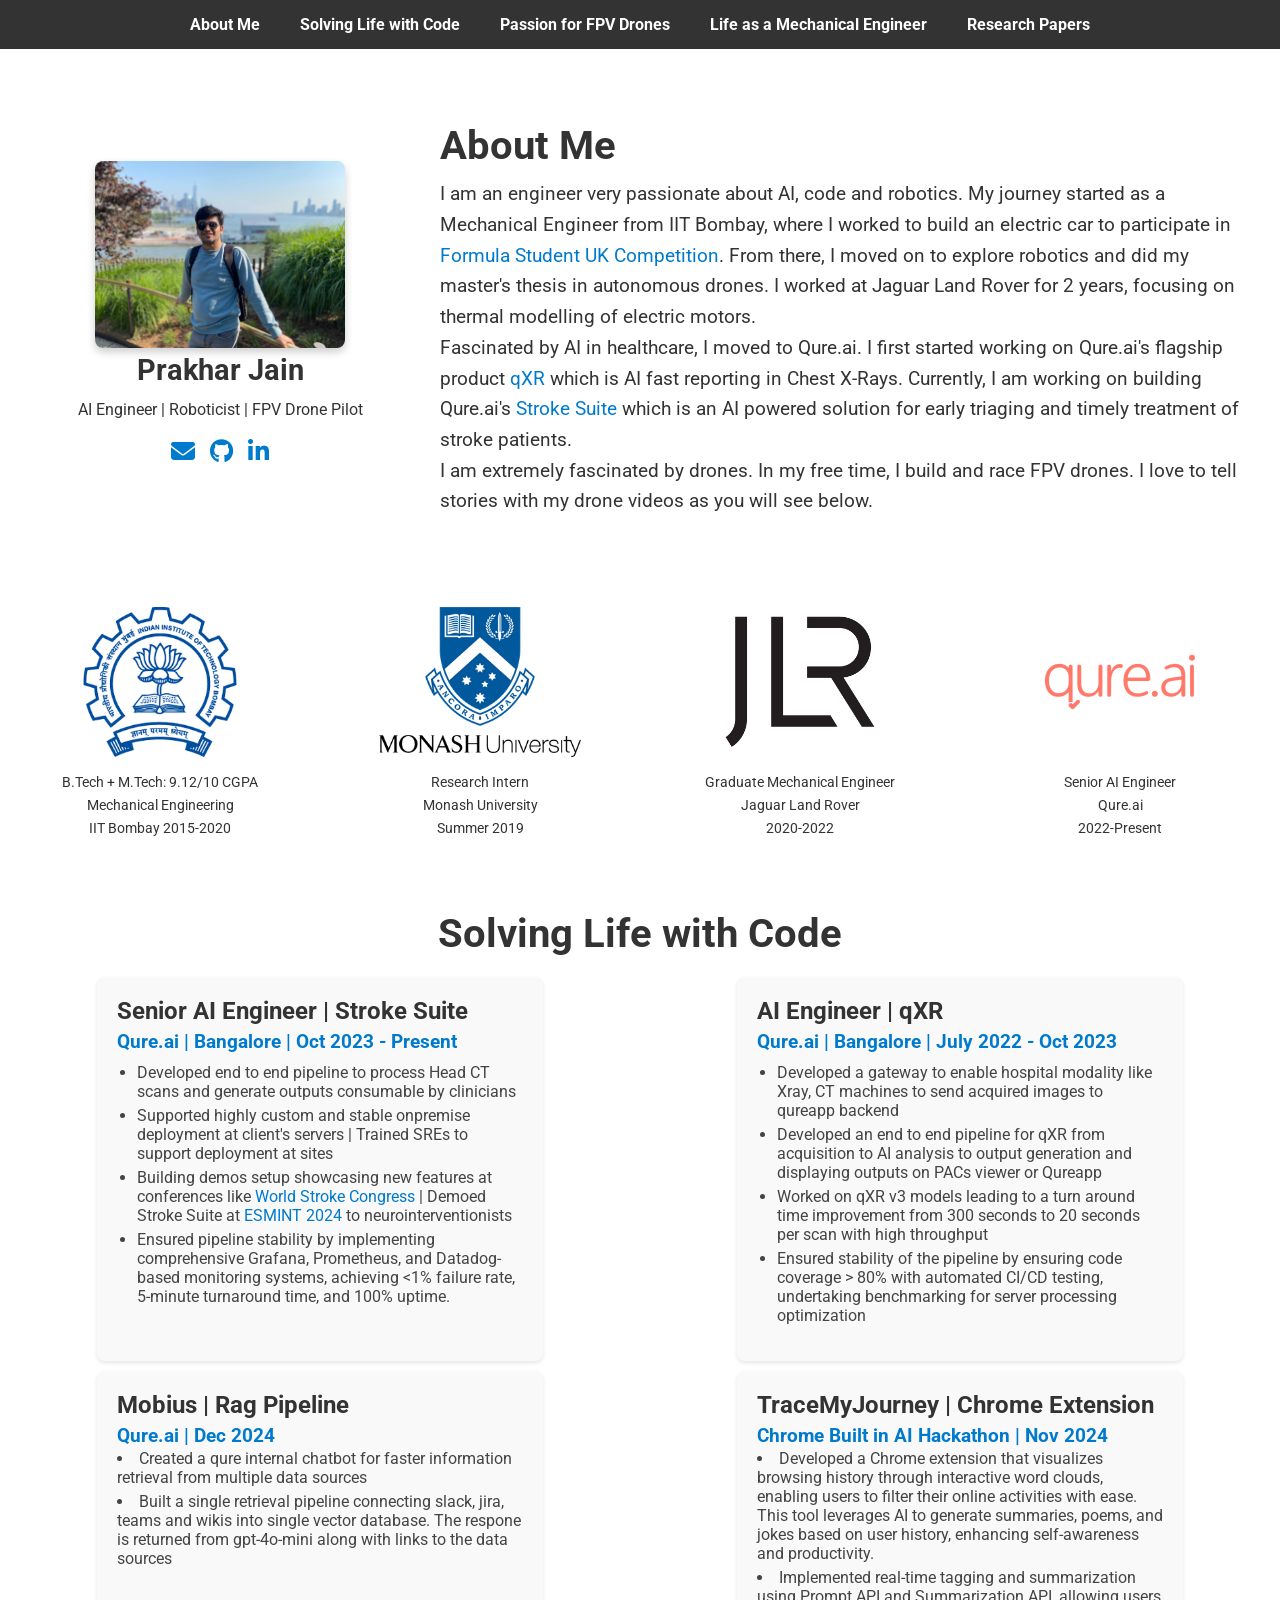
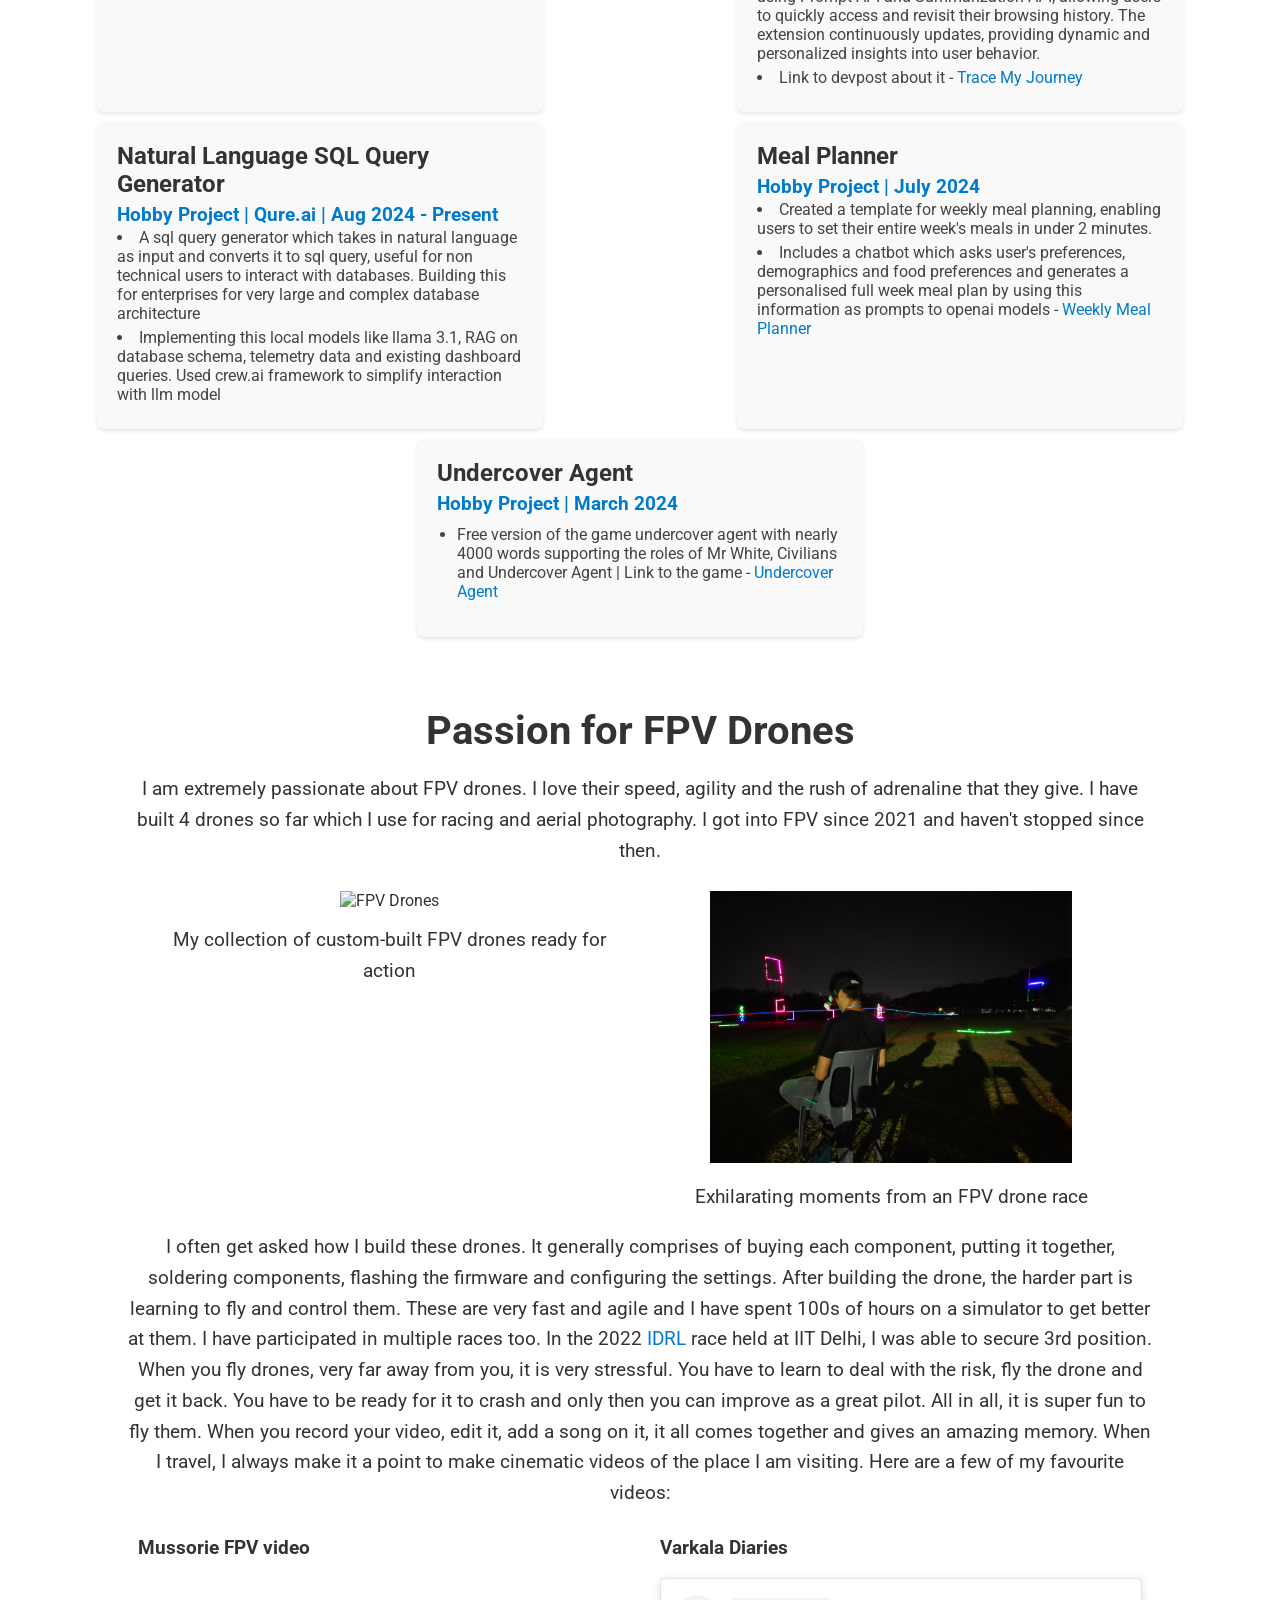
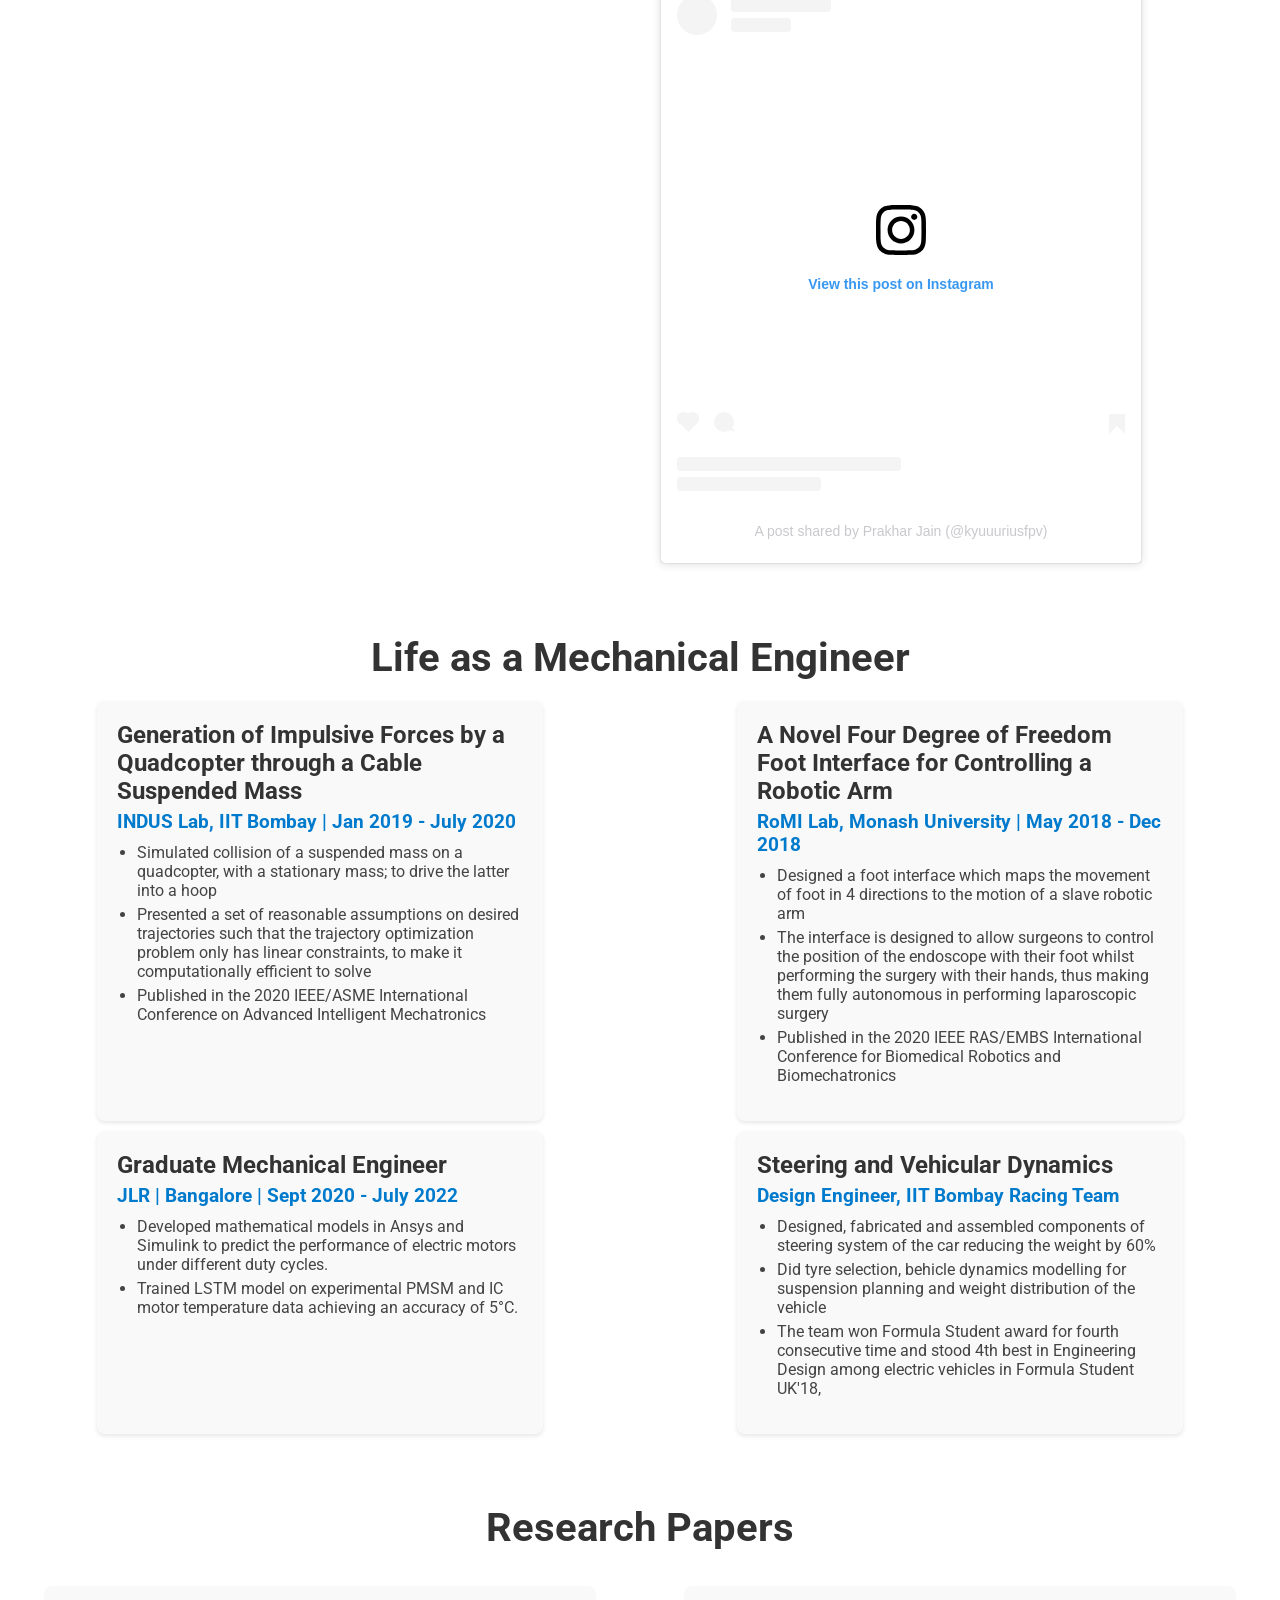
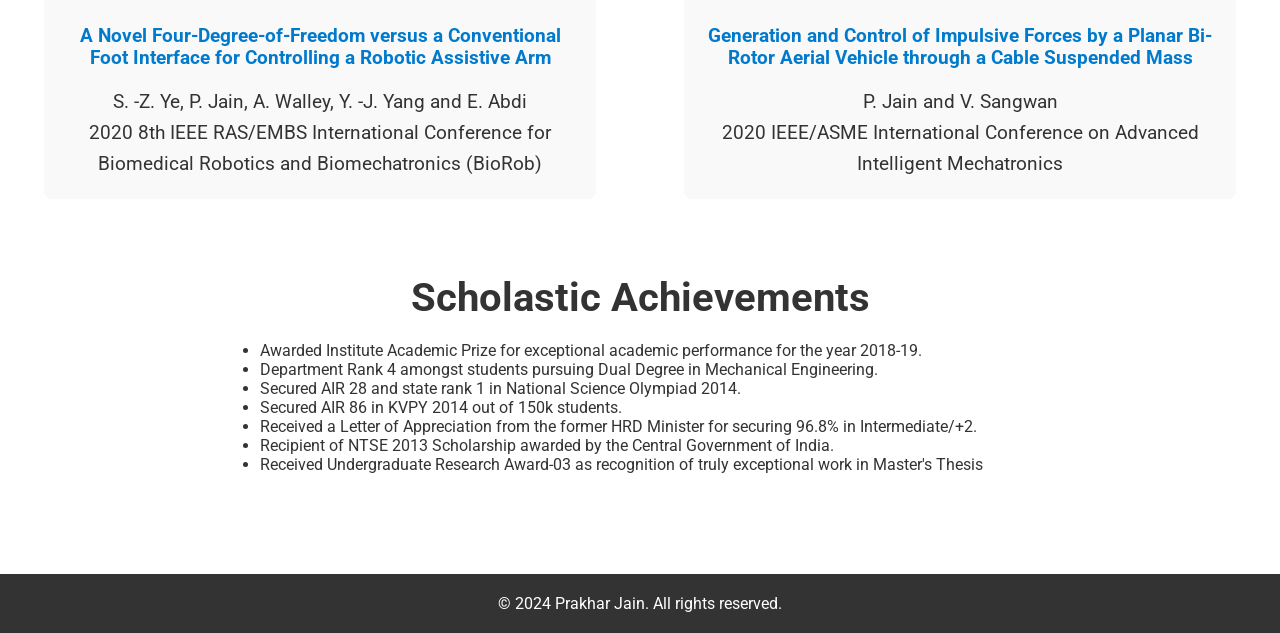
==== commit 5f916d1a: "mobile friendly css adjustments" ====
--- a/index.html
+++ b/index.html
@@ -214,7 +214,7 @@
         <!-- Research Papers Section -->
         <section id="research-papers">
             <h2>Research Papers</h2>
-            <ul class="publication-list">
+            <ul class="work-experience-list">
                 <div class="publication-item">
                     <h3><a href="https://ieeexplore.ieee.org/document/9224396" target="_blank">A Novel Four-Degree-of-Freedom versus a Conventional Foot Interface for Controlling a Robotic Assistive Arm</a></h3>
                     <p>S. -Z. Ye, P. Jain, A. Walley, Y. -J. Yang and E. Abdi</p>
--- a/styles.css
+++ b/styles.css
@@ -436,7 +436,7 @@
 .work-experience-list {
     display: flex;                /* Enable flexbox */
     flex-wrap: wrap;             /* Allow items to wrap to the next line */
-    justify-content: center;      /* Center items horizontally */
+    justify-content: space-around;      /* Center items horizontally */
     padding: 0;                  /* Remove default padding */
     /* flex-direction: column; */
 }
@@ -444,24 +444,25 @@
 .work-experience-item {
     background-color: #f9f9f9;
     border-radius: 8px;
-    padding: 20px;
-    margin: 10px;                /* Adjusted margin for spacing */
+    padding: 20px;               /* Adjusted margin for spacing */
     box-shadow: 0 2px 4px rgba(0, 0, 0, 0.1);
-    max-width: 1000px;            /* Set maximum width for each item */
-    min-width: 600px;            
+    max-width: 800px;            /* Adjusted max-width */
     width: calc(33.33% - 20px);  /* Set width to allow three items per row with margin */
+    margin-bottom: 10px;
 }
 
 /* Adjustments for smaller screens */
 @media (max-width: 768px) {
     .work-experience-item {
         width: calc(50% - 20px);  /* Two items per row on medium screens */
+        min-width: unset;         /* Remove minimum width constraint */
     }
 }
 
 @media (max-width: 480px) {
     .work-experience-item {
-        width: 100%;               /* One item per row on small screens */
+        width: 100%;              /* One item per row on small screens */
+        min-width: unset;         /* Remove minimum width constraint */
     }
 }
 
@@ -583,8 +584,155 @@
 
 .achievements-list {
     width: 80%;
+    max-width: 800px;
     margin: 0 auto; /* Center the list horizontally */
     display: flex;
     flex-direction: column;
-    align-items: center; /* Center the content vertically */
+    align-items: left; /* Center the content vertically */
+}
+
+/* Mobile Font Size Adjustments */
+@media (max-width: 768px) {
+    /* Header adjustments */
+    header h1 {
+        font-size: 2.5em;
+    }
+    
+    header p {
+        font-size: 1.3em;
+    }
+    
+    /* Section headings */
+    section h2 {
+        font-size: 2em;
+    }
+    
+    section p {
+        font-size: 1.1em;
+    }
+    
+    /* Work experience adjustments */
+    .work-experience-item h3 {
+        font-size: 1.3em;
+    }
+    
+    .work-experience-item h4 {
+        font-size: 1.1em;
+    }
+    
+    .work-experience-item p,
+    .work-experience-item li {
+        font-size: 0.95em;
+    }
+    
+    /* Education adjustments */
+    .education-item h3 {
+        font-size: 1.5em;
+    }
+    
+    .education-item p {
+        font-size: 0.95em;
+    }
+    
+    /* About section */
+    .about-image h1 {
+        font-size: 1.6em;
+    }
+    
+    .about-image p {
+        font-size: 0.95em;
+    }
+    
+    .about-content h2 {
+        font-size: 2em;
+    }
+    
+    .about-content p {
+        font-size: 1.1em;
+    }
+    
+    /* Project and publication items */
+    .project-item p,
+    .publication-item p {
+        font-size: 1em;
+    }
+    
+    /* Experience captions */
+    .experience-item .caption,
+    .drone-pictures .caption {
+        font-size: 0.85em;
+    }
+}
+
+/* Even smaller screens */
+@media (max-width: 480px) {
+    /* Header adjustments */
+    header h1 {
+        font-size: 2em;
+    }
+    
+    header p {
+        font-size: 1.2em;
+    }
+    
+    /* Section headings */
+    section h2 {
+        font-size: 1.8em;
+    }
+    
+    section p {
+        font-size: 1em;
+    }
+    
+    /* Work experience adjustments */
+    .work-experience-item h3 {
+        font-size: 1.2em;
+    }
+    
+    .work-experience-item h4 {
+        font-size: 1em;
+    }
+    
+    .work-experience-item p,
+    .work-experience-item li {
+        font-size: 0.9em;
+    }
+    
+    /* Education adjustments */
+    .education-item h3 {
+        font-size: 1.3em;
+    }
+    
+    .education-item p {
+        font-size: 0.9em;
+    }
+    
+    /* About section */
+    .about-image h1 {
+        font-size: 1.4em;
+    }
+    
+    .about-image p {
+        font-size: 0.9em;
+    }
+    
+    .about-content h2 {
+        font-size: 1.8em;
+    }
+    
+    .about-content p {
+        font-size: 1em;
+    }
+    
+    /* Project and publication items */
+    .project-item p,
+    .publication-item p {
+        font-size: 0.9em;
+    }
+    
+    /* Experience captions */
+    .experience-item .caption,
+    .drone-pictures .caption {
+        font-size: 0.8em;
+    }
 }
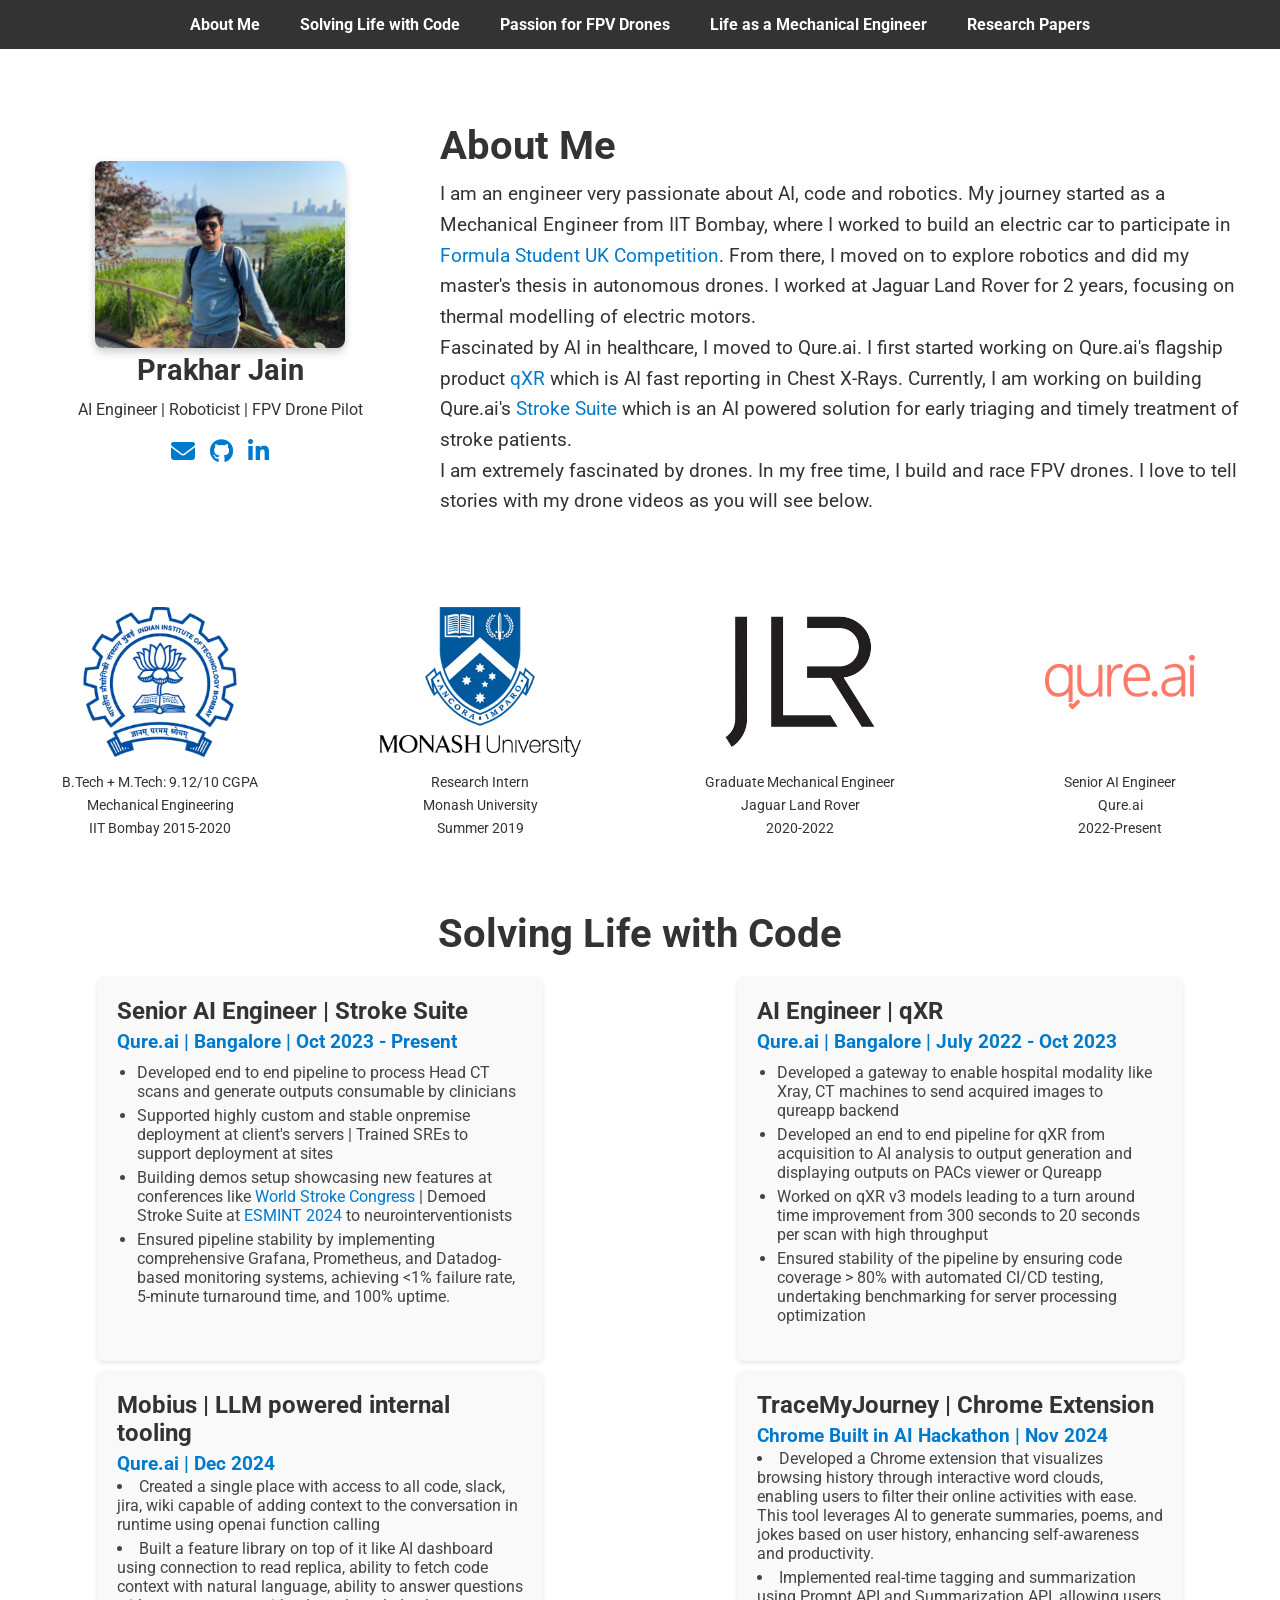
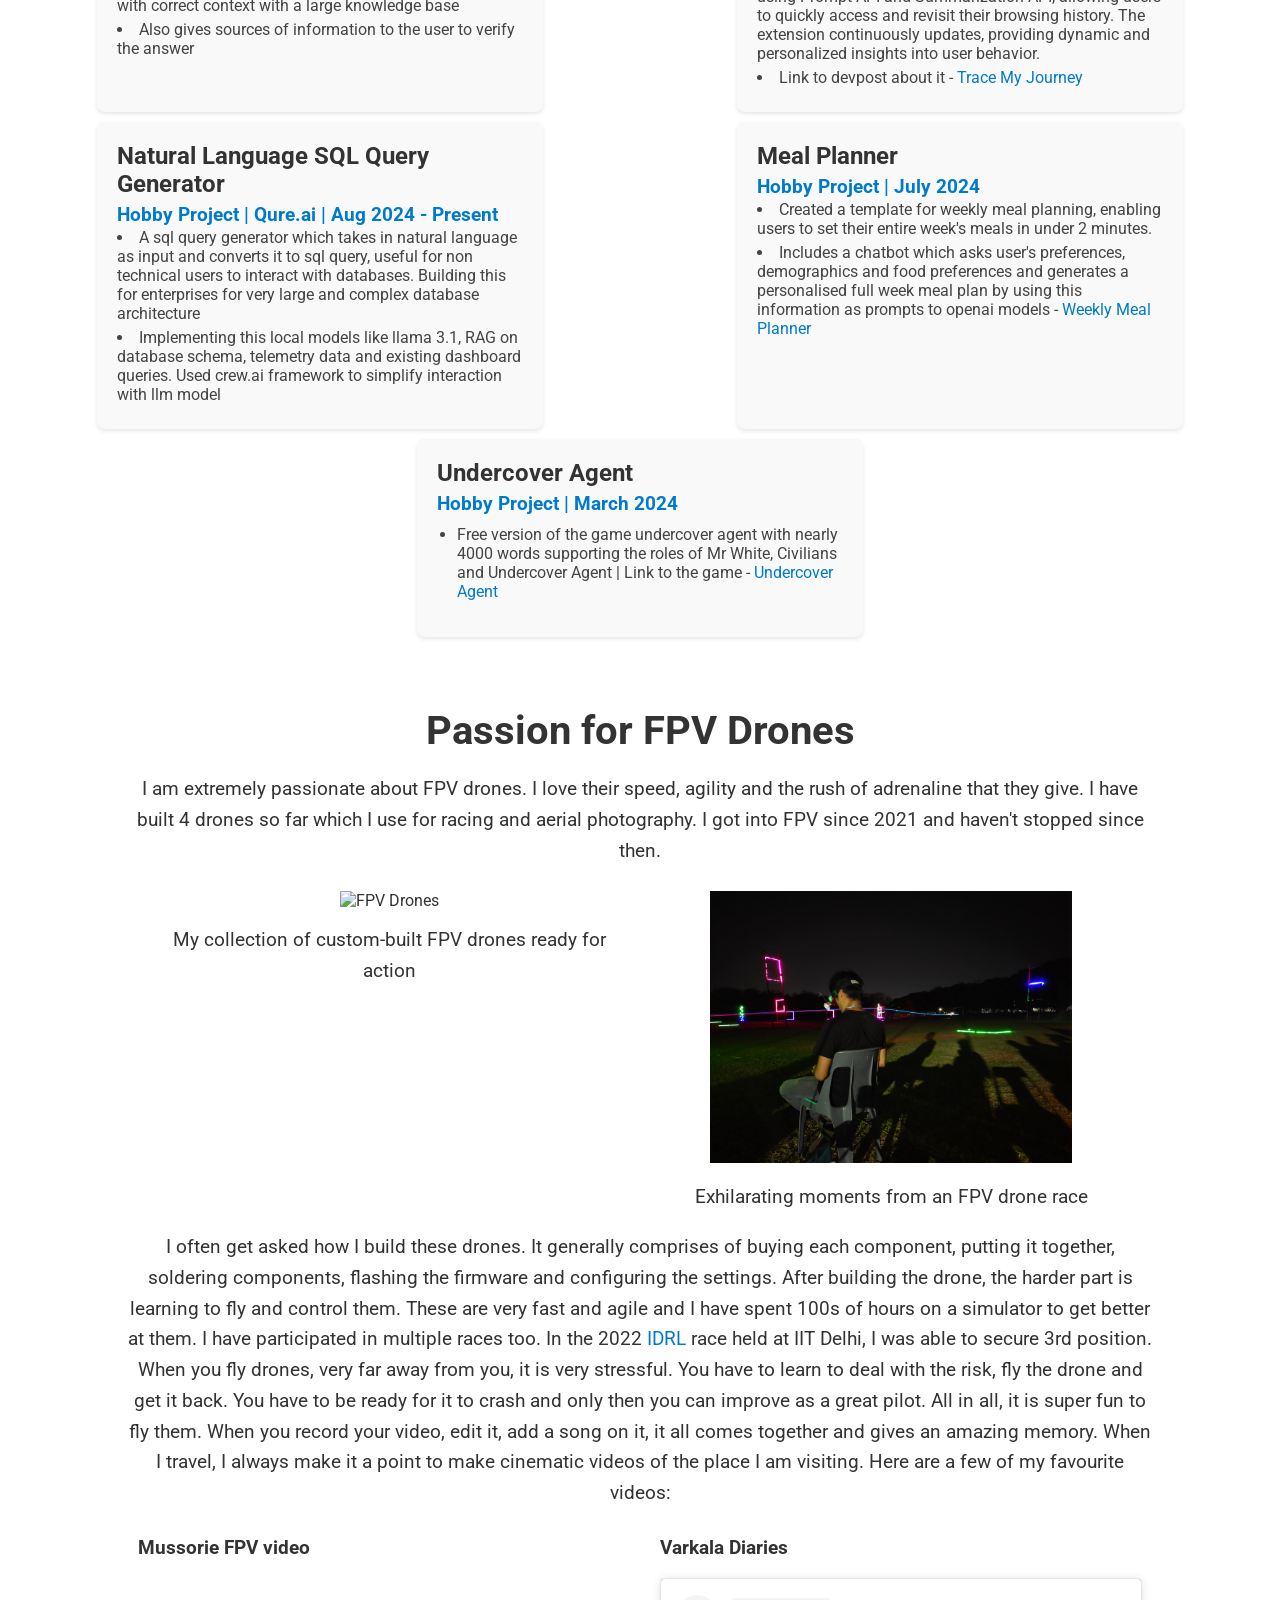
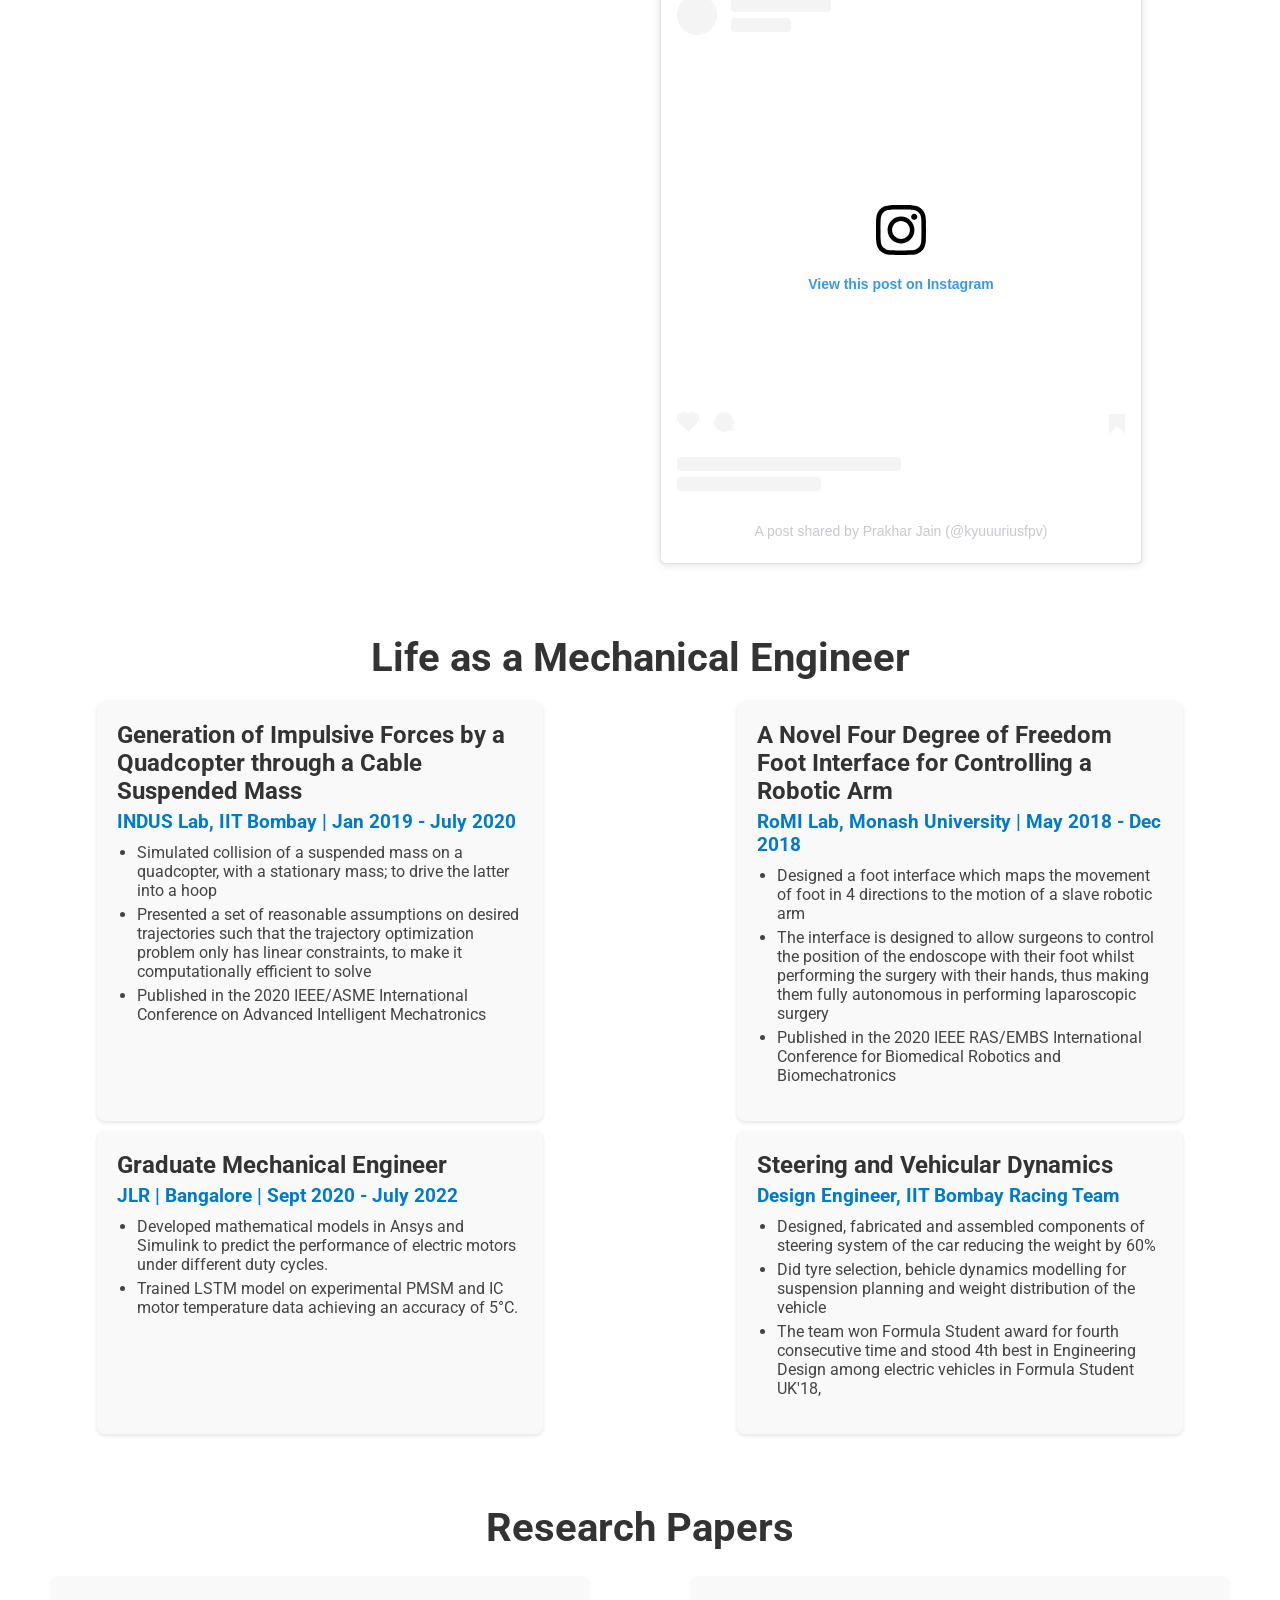
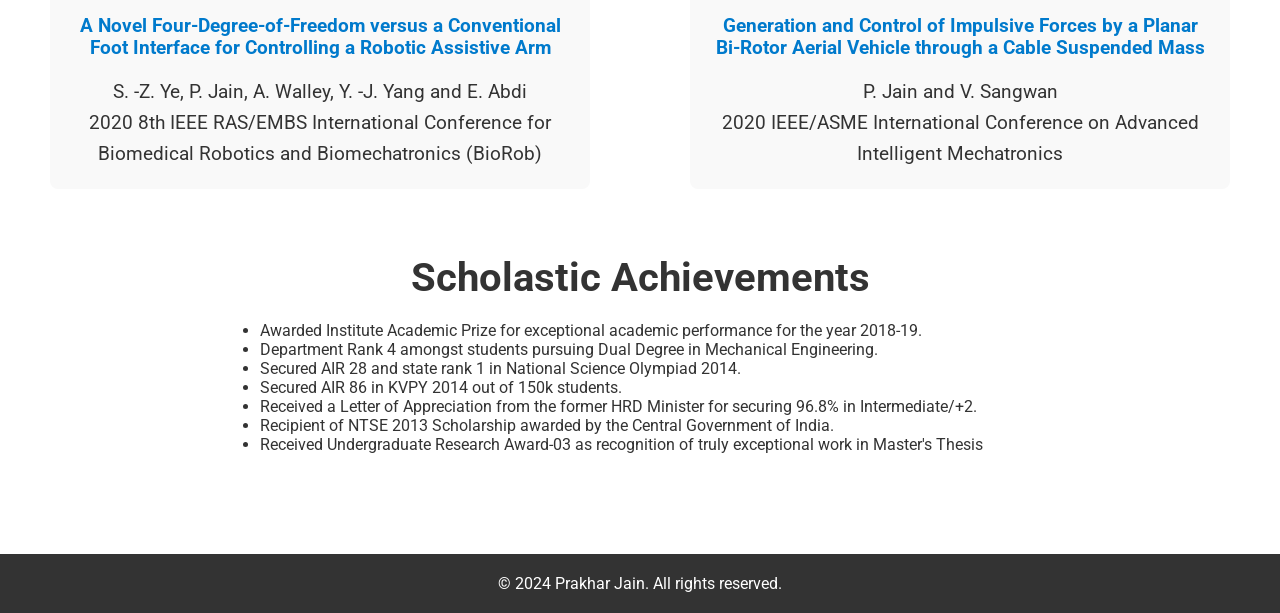
==== commit 1cfe792d: "mobius" ====
--- a/index.html
+++ b/index.html
@@ -101,10 +101,11 @@
                     </ul>
                 </div>
                 <div class="work-experience-item">
-                    <h3>Mobius | Rag Pipeline  </h3>
+                    <h3>Mobius | LLM powered internal tooling  </h3>
                     <h4>Qure.ai | Dec 2024 </h4>
-                    <li>Created a qure internal chatbot for faster information retrieval from multiple data sources</li>
-                    <li>Built a single retrieval pipeline connecting slack, jira, teams and wikis into single vector database. The respone is returned from gpt-4o-mini along with links to the data sources</li>
+                    <li>Created a single place with access to all code, slack, jira, wiki capable of adding context to the conversation in runtime using openai function calling</li>
+                    <li>Built a feature library on top of it like AI dashboard using connection to read replica, ability to fetch code context with natural language, ability to answer questions with correct context with a large knowledge base</li>
+                    <li>Also gives sources of information to the user to verify the answer</li>
                 </div>
                 <div class="work-experience-item">
                     <h3>TraceMyJourney | Chrome Extension  </h3>
--- a/styles.css
+++ b/styles.css
@@ -143,11 +143,11 @@
 
 .publication-item {
     background-color: #f9f9f9;
-    margin: 15px auto;         /* Changed to auto for horizontal centering */
+    margin: 5px;      
     padding: 20px;
     border-radius: 8px;
-    width: 40%;             /* Set a suitable width */
-    max-width: 600px;       /* Optional: Limit maximum width */
+    width: 100%;             /* Set a suitable width */
+    max-width: 500px;       /* Optional: Limit maximum width */
     display: flex;          /* Added to enable flexbox centering */
     flex-direction: column; /* Stack child elements vertically */
     align-items: center;    /* Center child elements horizontally */
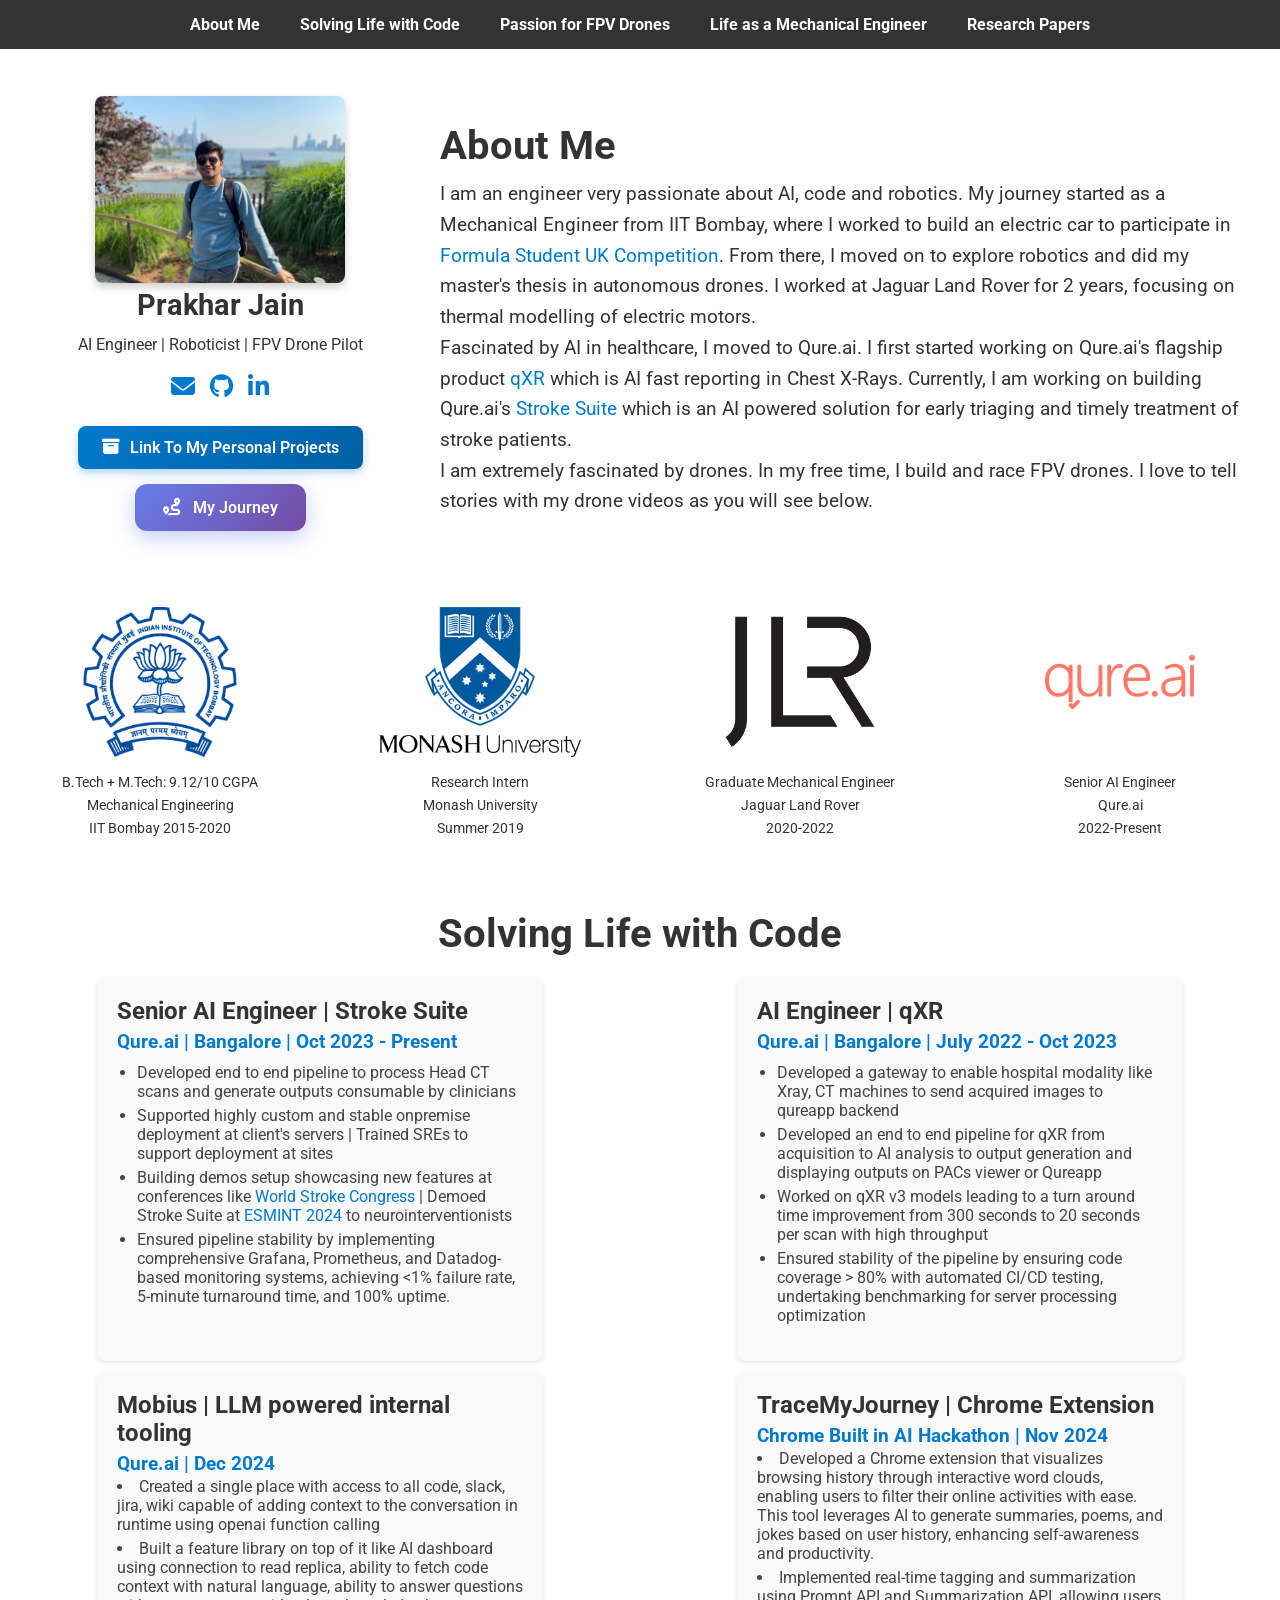
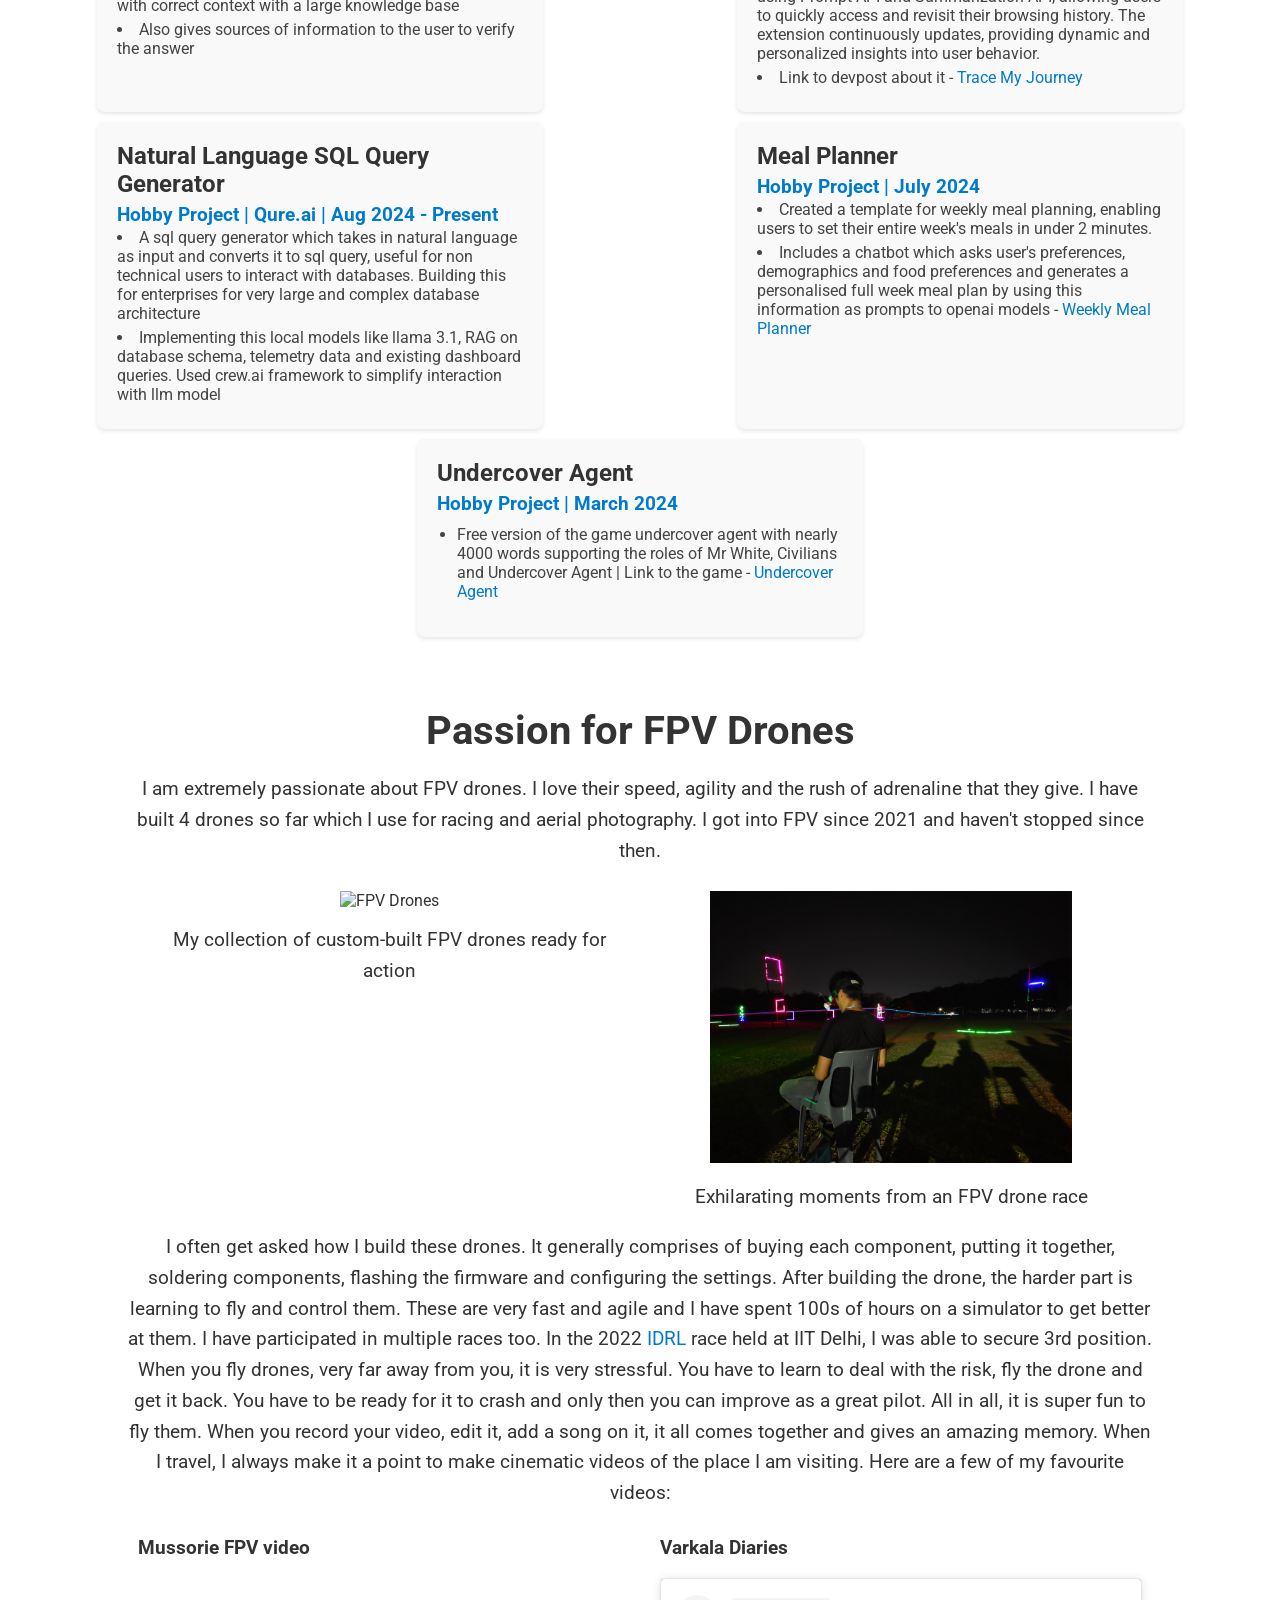
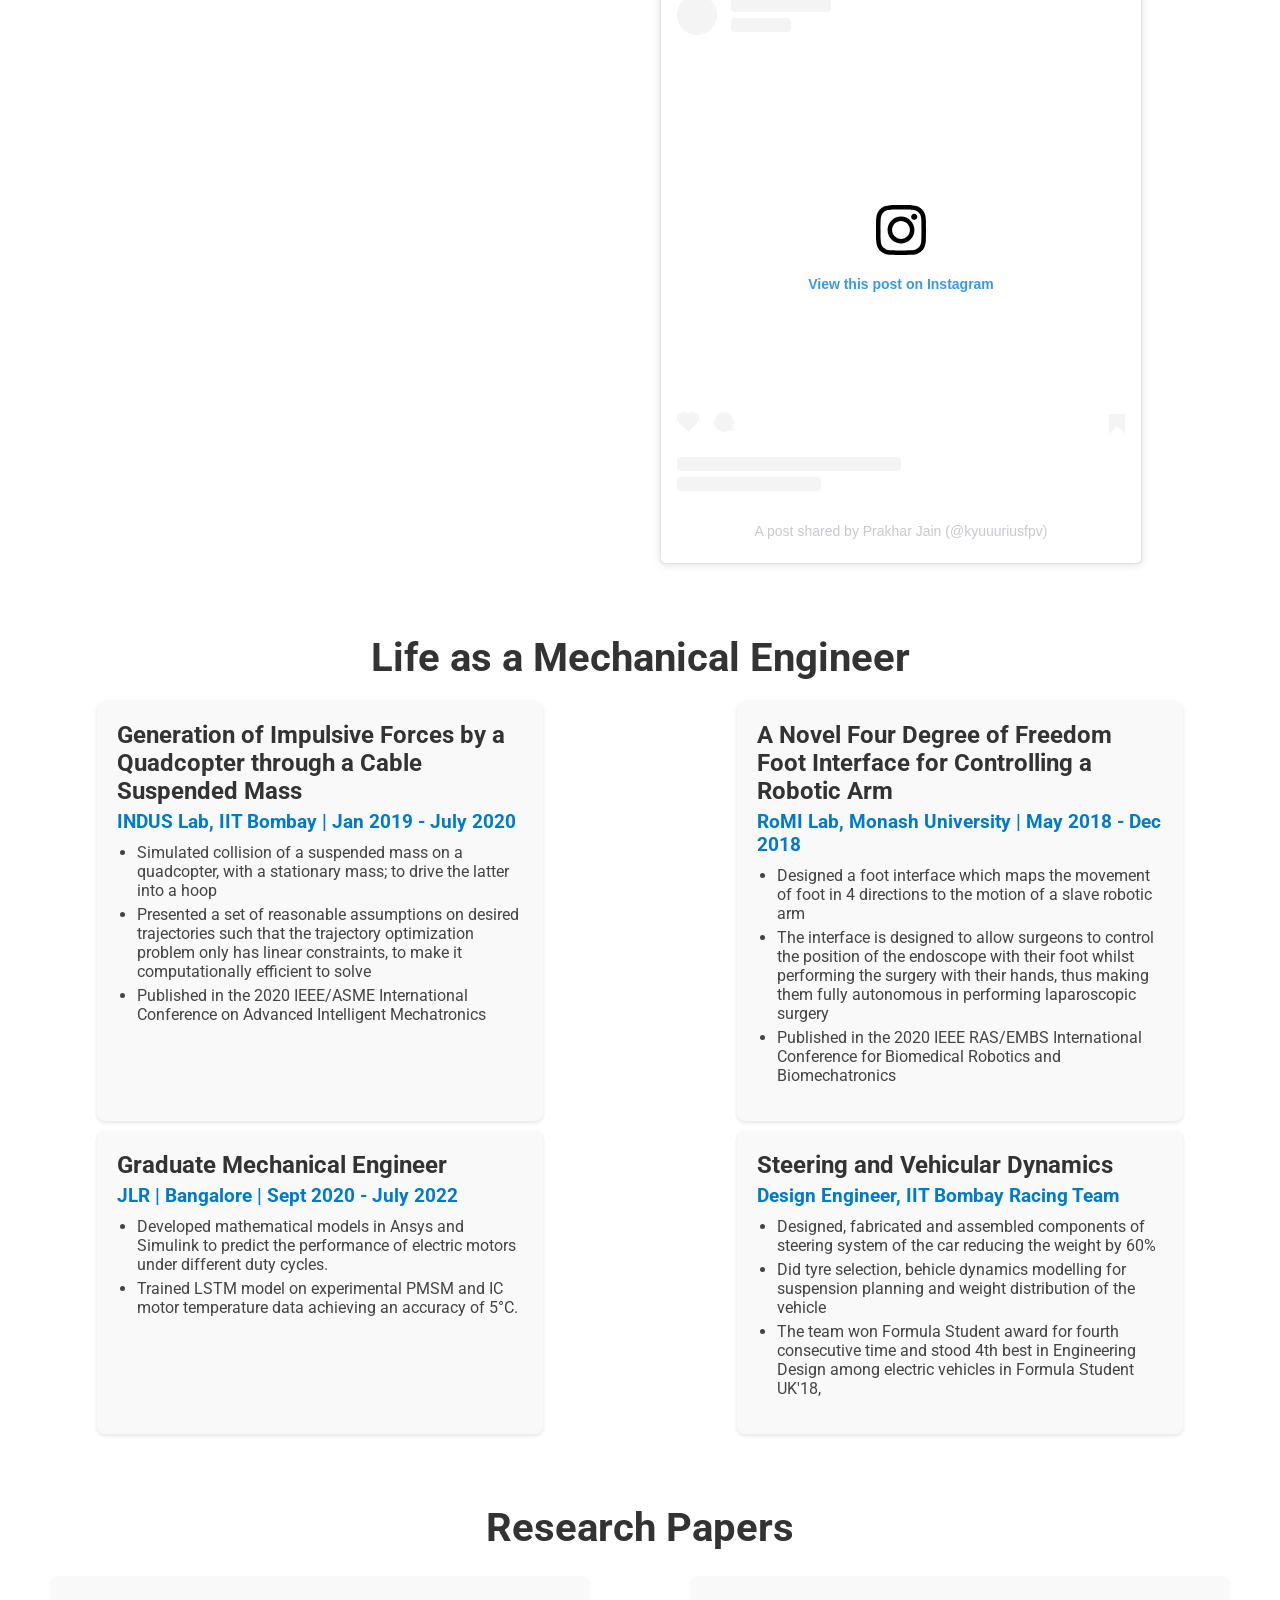
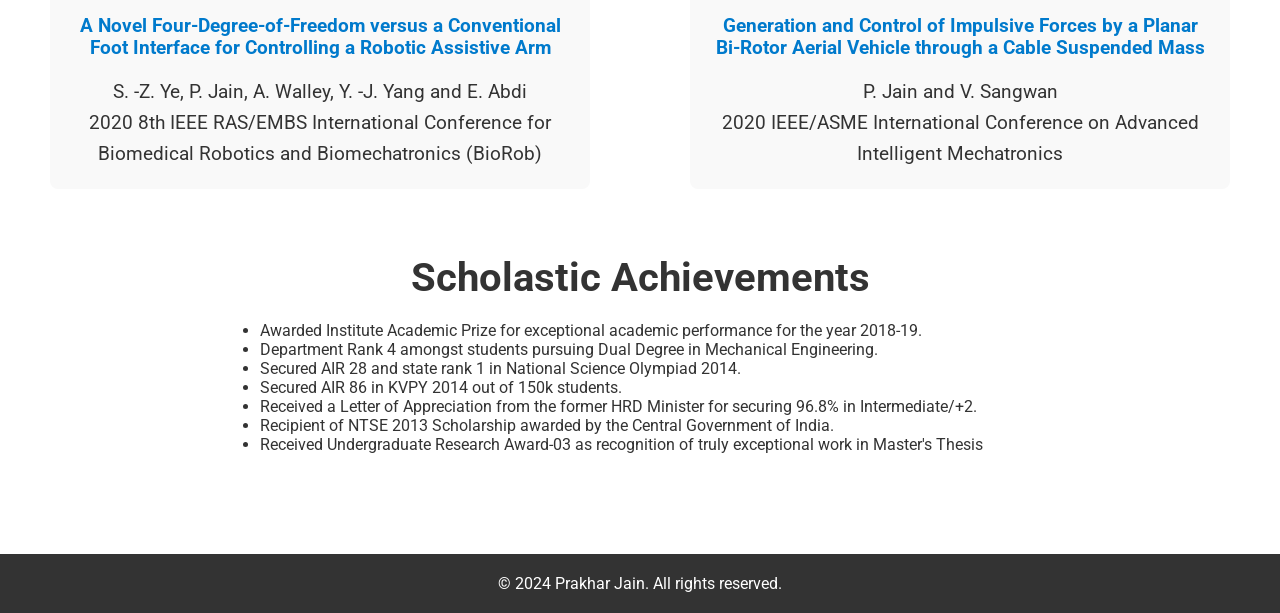
==== commit e864b15b: "updated website" ====
--- a/index.html
+++ b/index.html
@@ -45,12 +45,26 @@
                     <a href="https://github.com/prakhar1114" target="_blank" aria-label="GitHub"><i class="fab fa-github"></i></a>
                     <a href="https://www.linkedin.com/in/prakhar-jain-b34805121/" target="_blank" aria-label="LinkedIn"><i class="fab fa-linkedin-in"></i></a>
                 </div>
+                <div class="archive-button-container">
+                    <a href="archive.html" class="archive-button">
+                        <i class="fas fa-archive"></i>
+                        Link To My Personal Projects
+                    </a>
+                </div>
+                <div class="journey-button-container">
+                    <a href="journey.html" class="journey-button">
+                        <i class="fas fa-route"></i>
+                        My Journey
+                    </a>
+                </div>
             </div>
             <div class="about-content">
                 <h2>About Me</h2>
                 <p>I am an engineer very passionate about AI, code and robotics. My journey started as a Mechanical Engineer from IIT Bombay, where I worked to build an electric car to participate in <a href="https://www.imeche.org/events/formula-student" target="_blank">Formula Student UK Competition</a>. From there, I moved on to explore robotics and did my master's thesis in autonomous drones. I worked at Jaguar Land Rover for 2 years, focusing on thermal modelling of electric motors.</p>
                 <p>Fascinated by AI in healthcare, I moved to Qure.ai. I first started working on Qure.ai's flagship product <a href="https://www.qure.ai/product/qxr" target="_blank">qXR</a> which is AI fast reporting in Chest X-Rays. Currently, I am working on building Qure.ai's <a href="https://www.qure.ai/product/qer" target="_blank">Stroke Suite</a>  which is an AI powered solution for early triaging and timely treatment of stroke patients.</p>
                 <p>I am extremely fascinated by drones. In my free time, I build and race FPV drones. I love to tell stories with my drone videos as you will see below.</p>
+                
+                <!-- Archive Projects Button -->
             </div>
         </div>
     </section>
--- a/styles.css
+++ b/styles.css
@@ -349,6 +349,41 @@
     color: #333;
 }
 
+/* Archive Button Styles */
+.archive-button-container {
+    margin-top: 25px;
+    text-align: left;
+}
+
+.archive-button {
+    display: inline-flex;
+    align-items: center;
+    gap: 10px;
+    background: linear-gradient(135deg, #007acc, #005fa3);
+    color: white;
+    padding: 12px 24px;
+    border-radius: 8px;
+    text-decoration: none;
+    font-weight: 600;
+    font-size: 1em;
+    transition: all 0.3s ease;
+    box-shadow: 0 4px 8px rgba(0, 122, 204, 0.3);
+    border: none;
+    cursor: pointer;
+}
+
+.archive-button:hover {
+    background: linear-gradient(135deg, #005fa3, #004080);
+    transform: translateY(-2px);
+    box-shadow: 0 6px 12px rgba(0, 122, 204, 0.4);
+    text-decoration: none;
+    color: white;
+}
+
+.archive-button i {
+    font-size: 1.1em;
+}
+
 
 
 
@@ -389,6 +424,10 @@
     .social-links {
         justify-content: center;
     }
+
+    .archive-button-container {
+        text-align: center;
+    }
 }
 
 
@@ -735,4 +774,1127 @@
     .drone-pictures .caption {
         font-size: 0.8em;
     }
+}
+
+/* Archive Page Styles */
+#archive-header {
+    background: linear-gradient(135deg, #f5f7fa 0%, #c3cfe2 100%);
+    padding: 40px 20px;
+    text-align: center;
+    margin-bottom: 30px;
+}
+
+.archive-header-container {
+    max-width: 800px;
+    margin: 0 auto;
+}
+
+.archive-icon {
+    font-size: 3em;
+    color: #007acc;
+    margin-bottom: 15px;
+}
+
+.archive-header-container h1 {
+    font-size: 2.5em;
+    color: #333;
+    margin: 15px 0 8px 0;
+    font-weight: 700;
+}
+
+.archive-subtitle {
+    font-size: 1.2em;
+    color: #666;
+    margin-bottom: 15px;
+    font-style: italic;
+}
+
+.archive-description {
+    font-size: 1em;
+    color: #555;
+    line-height: 1.5;
+    max-width: 600px;
+    margin: 0 auto;
+}
+
+/* Projects List Container */
+.projects-list {
+    max-width: 1100px;
+    margin: 0 auto;
+    padding: 0 40px;
+}
+
+/* Project Item */
+.project-item {
+    display: flex;
+    gap: 40px;
+    padding: 40px 0;
+    border-bottom: 1px solid #e1e8ed;
+    transition: all 0.3s ease;
+    align-items: flex-start;
+}
+
+/* Touch device optimizations */
+@media (hover: none) and (pointer: coarse) {
+    .project-item {
+        transform: none !important;
+        transition: none !important;
+    }
+    
+    .project-item:hover {
+        transform: none !important;
+        box-shadow: 0 4px 12px rgba(0, 0, 0, 0.08);
+        margin: 0 -40px !important;
+        padding: 40px 40px !important;
+        background: #f8f9fa;
+    }
+    
+    .project-item:hover .project-image img {
+        transform: none !important;
+        transition: none !important;
+    }
+    
+    .project-image img {
+        transform: none !important;
+        transition: none !important;
+    }
+    
+    .project-link:hover {
+        transform: none !important;
+    }
+    
+    /* Mobile card layout for touch devices */
+    @media (max-width: 768px) {
+        .project-item {
+            margin: 0 auto 20px auto !important;
+            padding: 25px 20px !important;
+            transform: none !important;
+            transition: none !important;
+        }
+        
+        .project-item:hover {
+            box-shadow: 0 4px 12px rgba(0, 0, 0, 0.08);
+            transform: none !important;
+            margin: 0 auto 20px auto !important;
+            padding: 25px 20px !important;
+            background: white;
+        }
+        
+        .project-image {
+            margin: 0 auto !important;
+        }
+        
+        .project-image img {
+            transform: none !important;
+            transition: none !important;
+        }
+    }
+    
+    @media (max-width: 480px) {
+        .project-item {
+            margin: 0 auto 20px auto !important;
+            padding: 20px 15px !important;
+            transform: none !important;
+            transition: none !important;
+        }
+        
+        .project-item:hover {
+            box-shadow: 0 3px 10px rgba(0, 0, 0, 0.08);
+            transform: none !important;
+            margin: 0 auto 20px auto !important;
+            padding: 20px 15px !important;
+            background: white;
+        }
+        
+        .project-image {
+            margin: 0 auto !important;
+        }
+        
+        .project-image img {
+            transform: none !important;
+            transition: none !important;
+        }
+    }
+}
+
+.project-item:last-child {
+    border-bottom: none;
+}
+
+.project-item:hover {
+    background: #f8f9fa;
+    margin: 0 -40px;
+    padding: 40px 40px;
+    border-radius: 12px;
+}
+
+/* Project Image */
+.project-image {
+    flex-shrink: 0;
+    width: 160px;
+    height: 120px;
+    overflow: hidden;
+    border-radius: 12px;
+    box-shadow: 0 6px 20px rgba(0, 0, 0, 0.15);
+}
+
+.project-image img {
+    width: 100%;
+    height: 100%;
+    object-fit: cover;
+    transition: transform 0.3s ease;
+}
+
+.project-item:hover .project-image img {
+    transform: scale(1.05);
+}
+
+/* Project Details */
+.project-details {
+    flex: 1;
+    display: flex;
+    flex-direction: column;
+}
+
+.project-title {
+    display: flex;
+    align-items: center;
+    gap: 15px;
+    margin-bottom: 12px;
+    flex-wrap: wrap;
+}
+
+.project-title h2 {
+    margin: 0;
+    font-size: 1.5em;
+    color: #333;
+    font-weight: 600;
+}
+
+.project-status {
+    background: #10b981;
+    color: white;
+    padding: 3px 10px;
+    border-radius: 15px;
+    font-size: 0.75em;
+    font-weight: 600;
+    text-transform: uppercase;
+    letter-spacing: 0.5px;
+}
+
+.project-info {
+    display: flex;
+    gap: 30px;
+    align-items: flex-start;
+}
+
+.project-description {
+    flex: 1;
+    color: #666;
+    line-height: 1.7;
+    font-size: 1em;
+    margin: 0;
+    max-width: 600px;
+}
+
+.project-links {
+    display: flex;
+    flex-direction: column;
+    gap: 10px;
+    flex-shrink: 0;
+    min-width: 140px;
+}
+
+.project-link {
+    display: inline-flex;
+    align-items: center;
+    gap: 6px;
+    padding: 6px 12px;
+    border-radius: 6px;
+    text-decoration: none;
+    font-weight: 500;
+    font-size: 0.85em;
+    transition: all 0.2s ease;
+    background: #f8f9fa;
+    color: #007acc;
+    border: 1px solid #e1e8ed;
+    text-align: center;
+    justify-content: center;
+}
+
+.project-link:hover {
+    background: #e9ecef;
+    border-color: #007acc;
+    text-decoration: none;
+    color: #005fa3;
+    transform: translateY(-1px);
+}
+
+/* Back to Home Section */
+#back-home {
+    text-align: center;
+    padding: 40px 20px;
+    background: #f8f9fa;
+    margin-top: 40px;
+}
+
+.back-home-button {
+    display: inline-flex;
+    align-items: center;
+    gap: 10px;
+    background: linear-gradient(135deg, #007acc, #005fa3);
+    color: white;
+    padding: 15px 30px;
+    border-radius: 8px;
+    text-decoration: none;
+    font-weight: 600;
+    font-size: 1.1em;
+    transition: all 0.3s ease;
+    box-shadow: 0 4px 8px rgba(0, 122, 204, 0.3);
+}
+
+.back-home-button:hover {
+    background: linear-gradient(135deg, #005fa3, #004080);
+    transform: translateY(-2px);
+    box-shadow: 0 6px 12px rgba(0, 122, 204, 0.4);
+    text-decoration: none;
+    color: white;
+}
+
+/* Mobile Responsive Styles for Archive Page */
+@media (max-width: 768px) {
+    #archive-header {
+        padding: 30px 15px;
+        margin-bottom: 25px;
+    }
+    
+    .archive-header-container h1 {
+        font-size: 2.2em;
+    }
+    
+    .archive-subtitle {
+        font-size: 1.1em;
+    }
+    
+    .archive-description {
+        font-size: 0.95em;
+    }
+    
+    .projects-list {
+        padding: 0 20px;
+        display: flex;
+        flex-direction: column;
+        align-items: center;
+        justify-content: center;
+    }
+    
+    .project-item {
+        flex-direction: column;
+        gap: 20px;
+        padding: 25px 20px;
+        text-align: center;
+        width: 100%;
+        max-width: 400px;
+        margin: 0 auto 20px auto;
+        background: white;
+        border-radius: 12px;
+        border: 1px solid #e1e8ed;
+        box-shadow: 0 4px 12px rgba(0, 0, 0, 0.08);
+        border-bottom: none;
+        position: relative;
+        /* Remove any negative margins that cause shifting */
+        overflow: hidden;
+    }
+    
+    /* Disable hover effects on mobile to prevent shifting */
+    .project-item:hover {
+        margin: 0 auto 20px auto;
+        padding: 25px 20px;
+        transform: none;
+        box-shadow: 0 4px 12px rgba(0, 0, 0, 0.08);
+        background: white;
+    }
+    
+    .project-item:last-child {
+        margin-bottom: 0;
+    }
+    
+    .project-image {
+        width: 100%;
+        height: 180px;
+        align-self: center;
+        max-width: 280px;
+        margin: 0 auto;
+        border-radius: 12px;
+        box-shadow: 0 6px 20px rgba(0, 0, 0, 0.15);
+        overflow: hidden;
+    }
+    
+    /* Disable image scaling on mobile */
+    .project-image img {
+        transform: none !important;
+        transition: none;
+    }
+    
+    .project-item:hover .project-image img {
+        transform: none !important;
+    }
+    
+    .project-title {
+        justify-content: center;
+        flex-direction: column;
+        gap: 10px;
+        align-items: center;
+    }
+    
+    .project-title h2 {
+        font-size: 1.6em;
+        font-weight: 700;
+        text-align: center;
+        margin: 0;
+    }
+    
+    .project-status {
+        align-self: center;
+        padding: 4px 12px;
+        font-size: 0.8em;
+    }
+    
+    .project-info {
+        flex-direction: column;
+        gap: 20px;
+        text-align: center;
+        align-items: center;
+    }
+    
+    .project-description {
+        font-size: 1em;
+        line-height: 1.7;
+        max-width: 100%;
+        text-align: center;
+    }
+    
+    .project-links {
+        flex-direction: row;
+        flex-wrap: wrap;
+        justify-content: center;
+        gap: 12px;
+        min-width: auto;
+        width: 100%;
+    }
+    
+    .project-link {
+        flex: 1;
+        min-width: 120px;
+        max-width: 150px;
+        padding: 10px 16px;
+        font-size: 0.9em;
+        font-weight: 600;
+        text-align: center;
+    }
+}
+
+@media (max-width: 480px) {
+    #archive-header {
+        padding: 25px 15px;
+        margin-bottom: 20px;
+    }
+    
+    .archive-icon {
+        font-size: 2.5em;
+    }
+    
+    .archive-header-container h1 {
+        font-size: 1.8em;
+    }
+    
+    .archive-subtitle {
+        font-size: 1em;
+    }
+    
+    .projects-list {
+        padding: 0 15px;
+        display: flex;
+        flex-direction: column;
+        align-items: center;
+        justify-content: center;
+    }
+    
+    .project-item {
+        padding: 20px 15px;
+        gap: 18px;
+        width: 100%;
+        max-width: 350px;
+        margin: 0 auto 20px auto;
+        background: white;
+        border-radius: 10px;
+        border: 1px solid #e1e8ed;
+        box-shadow: 0 3px 10px rgba(0, 0, 0, 0.08);
+        border-bottom: none;
+        position: relative;
+        overflow: hidden;
+    }
+    
+    /* Disable hover effects on small mobile to prevent shifting */
+    .project-item:hover {
+        margin: 0 auto 20px auto;
+        padding: 20px 15px;
+        transform: none;
+        box-shadow: 0 3px 10px rgba(0, 0, 0, 0.08);
+        background: white;
+    }
+    
+    .project-item:last-child {
+        margin-bottom: 0;
+    }
+    
+    .project-image {
+        height: 160px;
+        max-width: 260px;
+        margin: 0 auto;
+        border-radius: 10px;
+        overflow: hidden;
+    }
+    
+    /* Disable image scaling on small mobile */
+    .project-image img {
+        transform: none !important;
+        transition: none;
+    }
+    
+    .project-item:hover .project-image img {
+        transform: none !important;
+    }
+    
+    .project-title {
+        align-items: center;
+        text-align: center;
+    }
+    
+    .project-title h2 {
+        font-size: 1.4em;
+        font-weight: 700;
+        text-align: center;
+        margin: 0;
+    }
+    
+    .project-status {
+        padding: 3px 10px;
+        font-size: 0.75em;
+    }
+    
+    .project-info {
+        align-items: center;
+        text-align: center;
+    }
+    
+    .project-description {
+        font-size: 0.95em;
+        line-height: 1.6;
+        padding: 0 5px;
+        text-align: center;
+    }
+    
+    .project-links {
+        gap: 10px;
+        padding: 0 5px;
+        justify-content: center;
+        width: 100%;
+    }
+    
+    .project-link {
+        font-size: 0.85em;
+        padding: 8px 14px;
+        min-width: 100px;
+        max-width: 140px;
+        border-radius: 8px;
+        text-align: center;
+    }
+}
+
+/* Journey Button Styles */
+.journey-button-container {
+    margin-top: 15px;
+    text-align: left;
+}
+
+.journey-button {
+    display: inline-flex;
+    align-items: center;
+    gap: 12px;
+    background: linear-gradient(135deg, #667eea, #764ba2);
+    color: white;
+    padding: 14px 28px;
+    border-radius: 12px;
+    text-decoration: none;
+    font-weight: 600;
+    font-size: 1em;
+    transition: all 0.3s ease;
+    box-shadow: 0 6px 20px rgba(102, 126, 234, 0.4);
+    border: none;
+    cursor: pointer;
+    position: relative;
+    overflow: hidden;
+}
+
+.journey-button::before {
+    content: '';
+    position: absolute;
+    top: 0;
+    left: -100%;
+    width: 100%;
+    height: 100%;
+    background: linear-gradient(90deg, transparent, rgba(255, 255, 255, 0.2), transparent);
+    transition: left 0.5s ease;
+}
+
+.journey-button:hover::before {
+    left: 100%;
+}
+
+.journey-button:hover {
+    background: linear-gradient(135deg, #764ba2, #667eea);
+    transform: translateY(-3px);
+    box-shadow: 0 8px 25px rgba(102, 126, 234, 0.5);
+    text-decoration: none;
+    color: white;
+}
+
+.journey-button i {
+    font-size: 1.1em;
+    transition: transform 0.3s ease;
+}
+
+.journey-button:hover i {
+    transform: translateX(2px);
+}
+
+/* Journey Page Styles */
+#journey-header {
+    background: linear-gradient(135deg, #667eea 0%, #764ba2 100%);
+    padding: 60px 20px;
+    text-align: center;
+    margin-bottom: 0;
+    color: white;
+}
+
+.journey-header-container {
+    max-width: 800px;
+    margin: 0 auto;
+}
+
+.journey-icon {
+    font-size: 4em;
+    color: white;
+    margin-bottom: 20px;
+    opacity: 0.9;
+}
+
+.journey-header-container h1 {
+    font-size: 3.5em;
+    color: white;
+    margin: 20px 0 15px 0;
+    font-weight: 700;
+    text-shadow: 2px 2px 4px rgba(0, 0, 0, 0.3);
+}
+
+.journey-subtitle {
+    font-size: 1.4em;
+    color: rgba(255, 255, 255, 0.9);
+    margin-bottom: 15px;
+    font-style: italic;
+}
+
+.journey-description {
+    font-size: 1.1em;
+    color: rgba(255, 255, 255, 0.8);
+    line-height: 1.6;
+    max-width: 600px;
+    margin: 0 auto;
+}
+
+/* Timeline Container */
+.timeline-container {
+    position: relative;
+    max-width: 1000px;
+    margin: 0 auto;
+    padding: 60px 20px;
+}
+
+/* Timeline Line */
+.timeline-container::before {
+    content: '';
+    position: absolute;
+    left: 50%;
+    top: 0;
+    bottom: 0;
+    width: 4px;
+    background: linear-gradient(to bottom, #667eea, #764ba2);
+    transform: translateX(-50%);
+    border-radius: 2px;
+}
+
+/* Timeline Item */
+.timeline-item {
+    position: relative;
+    margin-bottom: 80px;
+    opacity: 0;
+    transform: translateY(50px);
+    transition: all 0.8s ease-in-out;
+}
+
+.timeline-item.animate {
+    opacity: 1;
+    transform: translateY(0);
+}
+
+/* Timeline Marker */
+.timeline-marker {
+    position: absolute;
+    left: 50%;
+    top: 30px;
+    width: 20px;
+    height: 20px;
+    background: linear-gradient(135deg, #667eea, #764ba2);
+    border: 4px solid white;
+    border-radius: 50%;
+    transform: translateX(-50%);
+    z-index: 10;
+    box-shadow: 0 4px 8px rgba(0, 0, 0, 0.2);
+    transition: all 0.3s ease;
+}
+
+.timeline-item:hover .timeline-marker {
+    transform: translateX(-50%) scale(1.2);
+    box-shadow: 0 6px 12px rgba(0, 0, 0, 0.3);
+}
+
+/* Timeline Content */
+.timeline-content {
+    position: relative;
+    width: 45%;
+}
+
+/* Alternate left and right positioning */
+.timeline-item:nth-child(odd) .timeline-content {
+    left: 0;
+    text-align: right;
+    padding-right: 40px;
+}
+
+.timeline-item:nth-child(even) .timeline-content {
+    left: 55%;
+    text-align: left;
+    padding-left: 40px;
+}
+
+/* Timeline Year */
+.timeline-year {
+    font-size: 1.8em;
+    font-weight: 700;
+    color: #667eea;
+    margin-bottom: 15px;
+    text-shadow: 1px 1px 2px rgba(0, 0, 0, 0.1);
+}
+
+/* Timeline Card */
+.timeline-card {
+    background: white;
+    border-radius: 15px;
+    padding: 30px;
+    box-shadow: 0 10px 30px rgba(0, 0, 0, 0.15);
+    transition: all 0.3s ease;
+    border: 1px solid rgba(102, 126, 234, 0.1);
+    position: relative;
+    overflow: hidden;
+}
+
+.timeline-card::before {
+    content: '';
+    position: absolute;
+    top: 0;
+    left: 0;
+    right: 0;
+    height: 4px;
+    background: linear-gradient(135deg, #667eea, #764ba2);
+}
+
+.timeline-card:hover {
+    transform: translateY(-5px);
+    box-shadow: 0 15px 40px rgba(0, 0, 0, 0.2);
+}
+
+/* Timeline Image */
+.timeline-image {
+    width: 100%;
+    height: 220px;
+    overflow: hidden;
+    border-radius: 10px;
+    margin-bottom: 20px;
+    position: relative;
+    background: #f8f9fa;
+    display: flex;
+    align-items: center;
+    justify-content: center;
+}
+
+.timeline-image img {
+    width: 100%;
+    height: 100%;
+    object-fit: contain;
+    object-position: center;
+    transition: transform 0.3s ease;
+    background: #f8f9fa;
+}
+
+.timeline-card:hover .timeline-image img {
+    transform: scale(1.05);
+}
+
+/* Timeline Image Gallery */
+.timeline-image-gallery {
+    display: flex;
+    flex-wrap: wrap;
+    gap: 15px;
+    margin-bottom: 20px;
+}
+
+.timeline-image-gallery .timeline-image {
+    margin-bottom: 0;
+    border-radius: 12px;
+    box-shadow: 0 4px 12px rgba(0, 0, 0, 0.15);
+    transition: all 0.3s ease;
+}
+
+.timeline-image-gallery .timeline-image:hover {
+    transform: translateY(-3px);
+    box-shadow: 0 8px 20px rgba(0, 0, 0, 0.25);
+}
+
+/* Fallback for browsers without :has() support */
+.timeline-image-gallery .timeline-image {
+    flex: 1;
+    min-width: calc(50% - 7.5px);
+    height: 200px;
+}
+
+.timeline-image-gallery .timeline-image:only-child {
+    flex: 1 1 100%;
+    min-width: 100%;
+    height: 220px;
+}
+
+/* Two images side by side */
+.timeline-image-gallery:has(.timeline-image:nth-child(2):last-child) .timeline-image {
+    flex: 1;
+    min-width: calc(50% - 7.5px);
+    height: 200px;
+}
+
+/* Three images - first one full width, next two side by side */
+.timeline-image-gallery:has(.timeline-image:nth-child(3)) .timeline-image:first-child {
+    flex: 1 1 100%;
+    height: 220px;
+}
+
+.timeline-image-gallery:has(.timeline-image:nth-child(3)) .timeline-image:nth-child(2),
+.timeline-image-gallery:has(.timeline-image:nth-child(3)) .timeline-image:nth-child(3) {
+    flex: 1;
+    min-width: calc(50% - 7.5px);
+    height: 180px;
+}
+
+/* Timeline Details */
+.timeline-details h3 {
+    font-size: 1.8em;
+    color: #333;
+    margin: 0 0 15px 0;
+    font-weight: 700;
+}
+
+.timeline-caption {
+    font-size: 1.1em;
+    line-height: 1.6;
+    color: #666;
+    margin: 0 0 15px 0;
+}
+
+/* Timeline Links */
+.timeline-links {
+    display: flex;
+    flex-wrap: wrap;
+    gap: 10px;
+    margin-top: 15px;
+}
+
+.timeline-link {
+    display: inline-flex;
+    align-items: center;
+    gap: 6px;
+    padding: 8px 16px;
+    border-radius: 20px;
+    text-decoration: none;
+    font-weight: 500;
+    font-size: 0.9em;
+    transition: all 0.3s ease;
+    border: 1px solid transparent;
+    white-space: nowrap;
+}
+
+.timeline-link i {
+    font-size: 0.9em;
+}
+
+/* Link type specific styles */
+.demo-link {
+    background: linear-gradient(135deg, #667eea, #764ba2);
+    color: white;
+    box-shadow: 0 2px 8px rgba(102, 126, 234, 0.3);
+}
+
+.demo-link:hover {
+    background: linear-gradient(135deg, #764ba2, #667eea);
+    transform: translateY(-2px);
+    box-shadow: 0 4px 12px rgba(102, 126, 234, 0.4);
+    text-decoration: none;
+    color: white;
+}
+
+.website-link {
+    background: linear-gradient(135deg, #28a745, #20c997);
+    color: white;
+    box-shadow: 0 2px 8px rgba(40, 167, 69, 0.3);
+}
+
+.website-link:hover {
+    background: linear-gradient(135deg, #20c997, #17a2b8);
+    transform: translateY(-2px);
+    box-shadow: 0 4px 12px rgba(40, 167, 69, 0.4);
+    text-decoration: none;
+    color: white;
+}
+
+.paper-link {
+    background: linear-gradient(135deg, #dc3545, #e74c3c);
+    color: white;
+    box-shadow: 0 2px 8px rgba(220, 53, 69, 0.3);
+}
+
+.paper-link:hover {
+    background: linear-gradient(135deg, #e74c3c, #c0392b);
+    transform: translateY(-2px);
+    box-shadow: 0 4px 12px rgba(220, 53, 69, 0.4);
+    text-decoration: none;
+    color: white;
+}
+
+.instagram-link {
+    background: linear-gradient(135deg, #e4405f, #c13584);
+    color: white;
+    box-shadow: 0 2px 8px rgba(228, 64, 95, 0.3);
+}
+
+.instagram-link:hover {
+    background: linear-gradient(135deg, #c13584, #833ab4);
+    transform: translateY(-2px);
+    box-shadow: 0 4px 12px rgba(228, 64, 95, 0.4);
+    text-decoration: none;
+    color: white;
+}
+
+.team-link {
+    background: linear-gradient(135deg, #f39c12, #e67e22);
+    color: white;
+    box-shadow: 0 2px 8px rgba(243, 156, 18, 0.3);
+}
+
+.team-link:hover {
+    background: linear-gradient(135deg, #e67e22, #d35400);
+    transform: translateY(-2px);
+    box-shadow: 0 4px 12px rgba(243, 156, 18, 0.4);
+    text-decoration: none;
+    color: white;
+}
+
+/* Arrow indicators */
+.timeline-item:nth-child(odd) .timeline-card::after {
+    content: '';
+    position: absolute;
+    right: -15px;
+    top: 50px;
+    width: 0;
+    height: 0;
+    border-left: 15px solid white;
+    border-top: 15px solid transparent;
+    border-bottom: 15px solid transparent;
+}
+
+.timeline-item:nth-child(even) .timeline-card::after {
+    content: '';
+    position: absolute;
+    left: -15px;
+    top: 50px;
+    width: 0;
+    height: 0;
+    border-right: 15px solid white;
+    border-top: 15px solid transparent;
+    border-bottom: 15px solid transparent;
+}
+
+/* Mobile Responsive Styles for Timeline */
+@media (max-width: 768px) {
+    .journey-header-container h1 {
+        font-size: 2.5em;
+    }
+    
+    .journey-subtitle {
+        font-size: 1.2em;
+    }
+    
+    .journey-description {
+        font-size: 1em;
+    }
+    
+    .timeline-container {
+        padding: 40px 20px;
+    }
+    
+    .timeline-container::before {
+        left: 30px;
+    }
+    
+    .timeline-item {
+        margin-bottom: 60px;
+    }
+    
+    .timeline-marker {
+        left: 30px;
+        transform: translateX(-50%);
+    }
+    
+    .timeline-content {
+        width: calc(100% - 80px);
+        left: 80px !important;
+        text-align: left !important;
+        padding-left: 0 !important;
+        padding-right: 0 !important;
+    }
+    
+    .timeline-year {
+        font-size: 1.5em;
+    }
+    
+    .timeline-card {
+        padding: 25px;
+    }
+    
+    .timeline-card::after {
+        display: none;
+    }
+    
+    .timeline-details h3 {
+        font-size: 1.5em;
+    }
+    
+    .timeline-caption {
+        font-size: 1em;
+    }
+    
+    .timeline-image {
+        height: 200px;
+    }
+    
+    /* Mobile styles for image galleries */
+    .timeline-image-gallery {
+        flex-direction: column;
+        gap: 12px;
+    }
+    
+    .timeline-image-gallery .timeline-image {
+        flex: 1 1 100% !important;
+        min-width: 100% !important;
+        height: 180px !important;
+    }
+    
+    /* Mobile styles for timeline links */
+    .timeline-links {
+        justify-content: center;
+        margin-top: 20px;
+    }
+    
+    .timeline-link {
+        font-size: 0.85em;
+        padding: 7px 14px;
+    }
+}
+
+@media (max-width: 480px) {
+    .journey-icon {
+        font-size: 3em;
+    }
+    
+    .journey-header-container h1 {
+        font-size: 2em;
+    }
+    
+    .timeline-container {
+        padding: 30px 15px;
+    }
+    
+    .timeline-container::before {
+        left: 25px;
+    }
+    
+    .timeline-marker {
+        left: 25px;
+        width: 16px;
+        height: 16px;
+    }
+    
+    .timeline-content {
+        width: calc(100% - 60px);
+        left: 60px !important;
+    }
+    
+    .timeline-card {
+        padding: 20px;
+    }
+    
+    .timeline-year {
+        font-size: 1.3em;
+    }
+    
+    .timeline-details h3 {
+        font-size: 1.3em;
+    }
+    
+    .timeline-caption {
+        font-size: 0.95em;
+    }
+    
+    .timeline-image {
+        height: 180px;
+    }
+    
+    /* Mobile styles for image galleries on small screens */
+    .timeline-image-gallery .timeline-image {
+        height: 160px !important;
+    }
+    
+    /* Small mobile styles for timeline links */
+    .timeline-link {
+        font-size: 0.8em;
+        padding: 6px 12px;
+    }
+    
+    .journey-button-container {
+        text-align: center;
+    }
+}
+
+/* Responsive adjustments for journey button on mobile */
+@media (max-width: 768px) {
+    .journey-button-container {
+        text-align: center;
+    }
 }
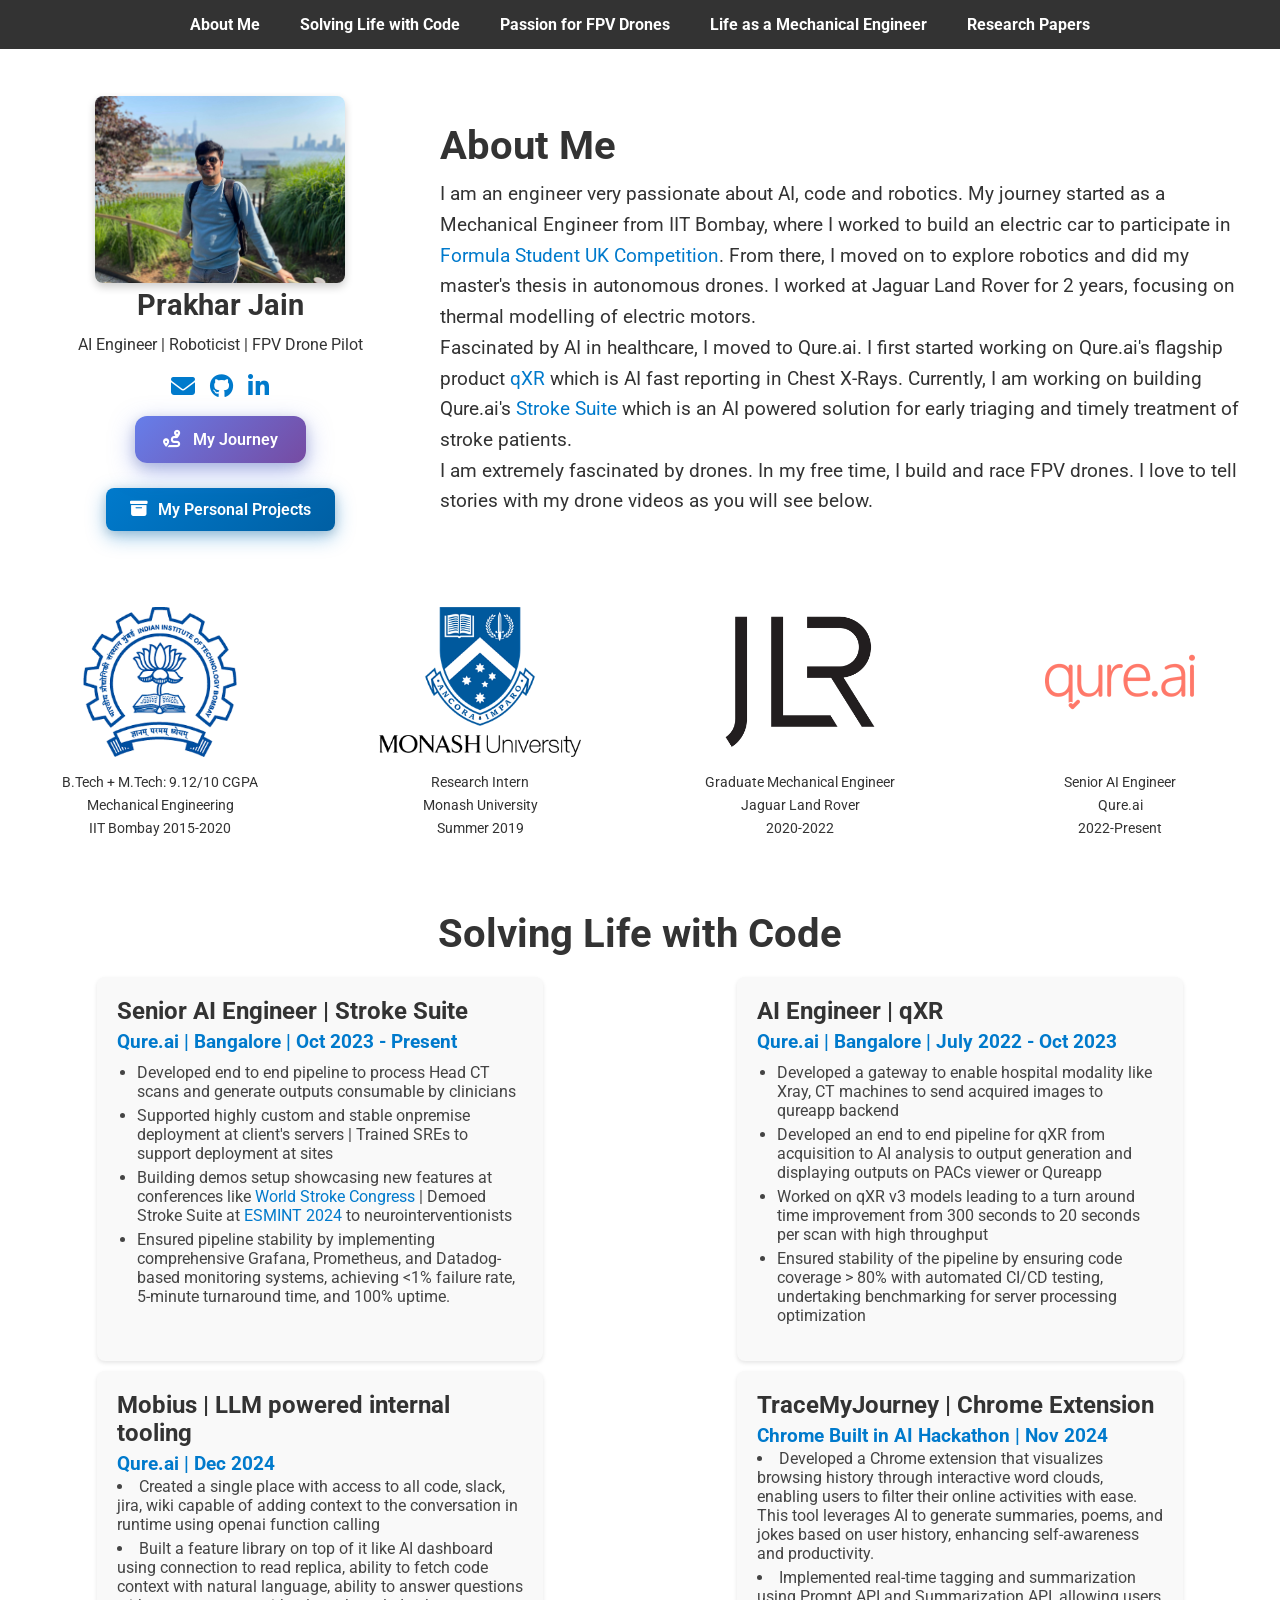
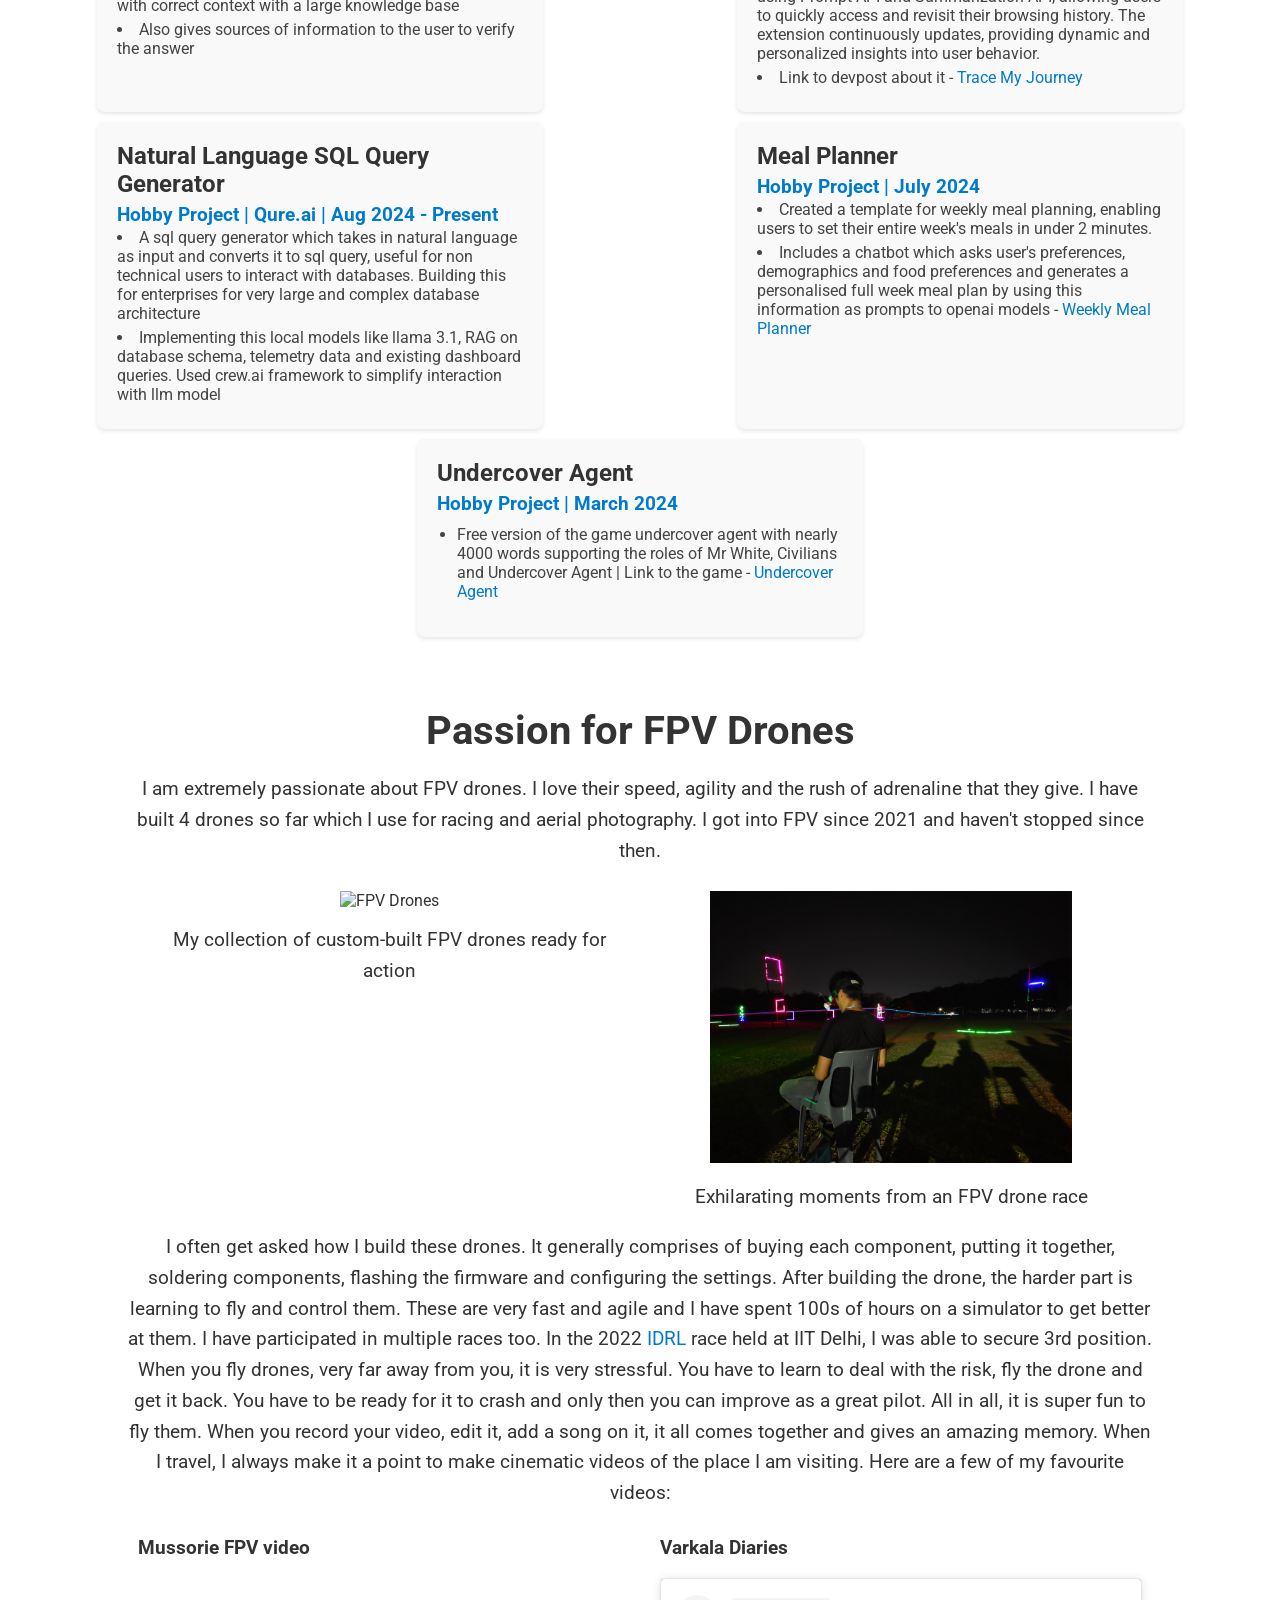
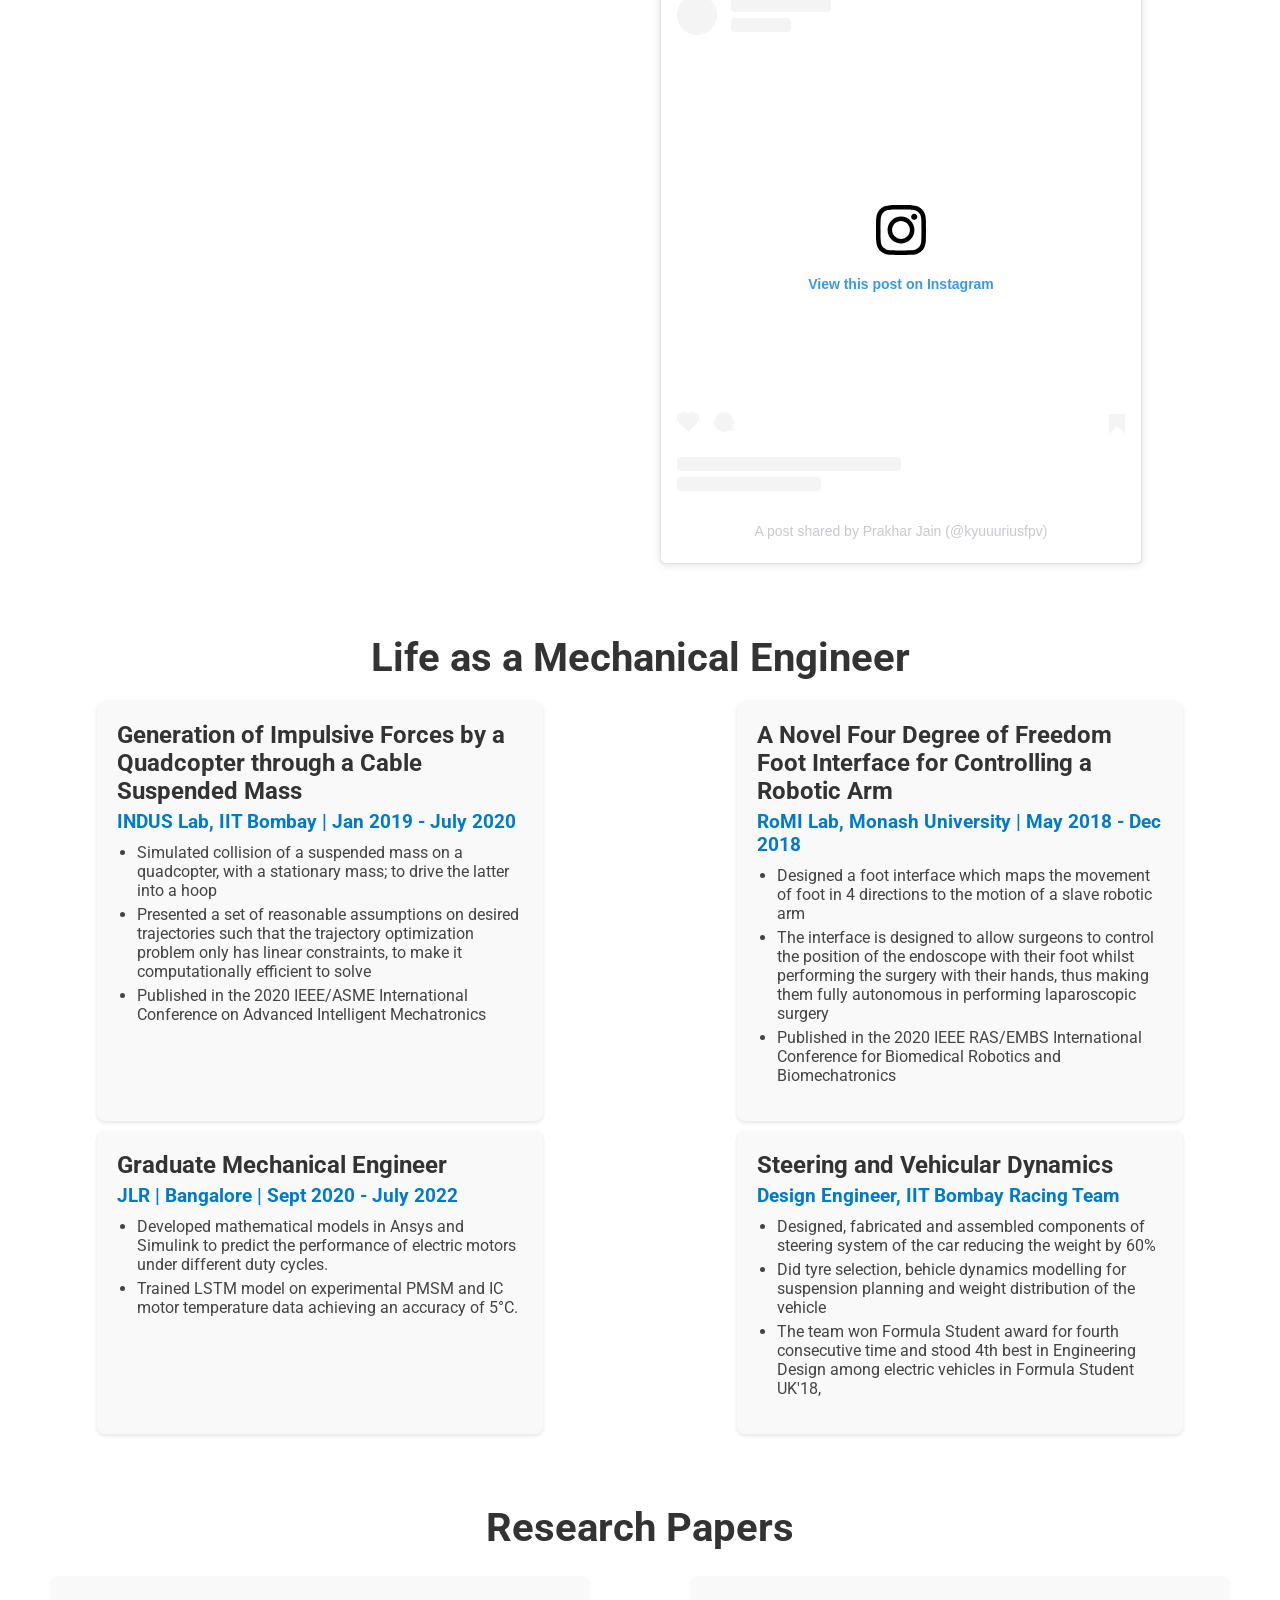
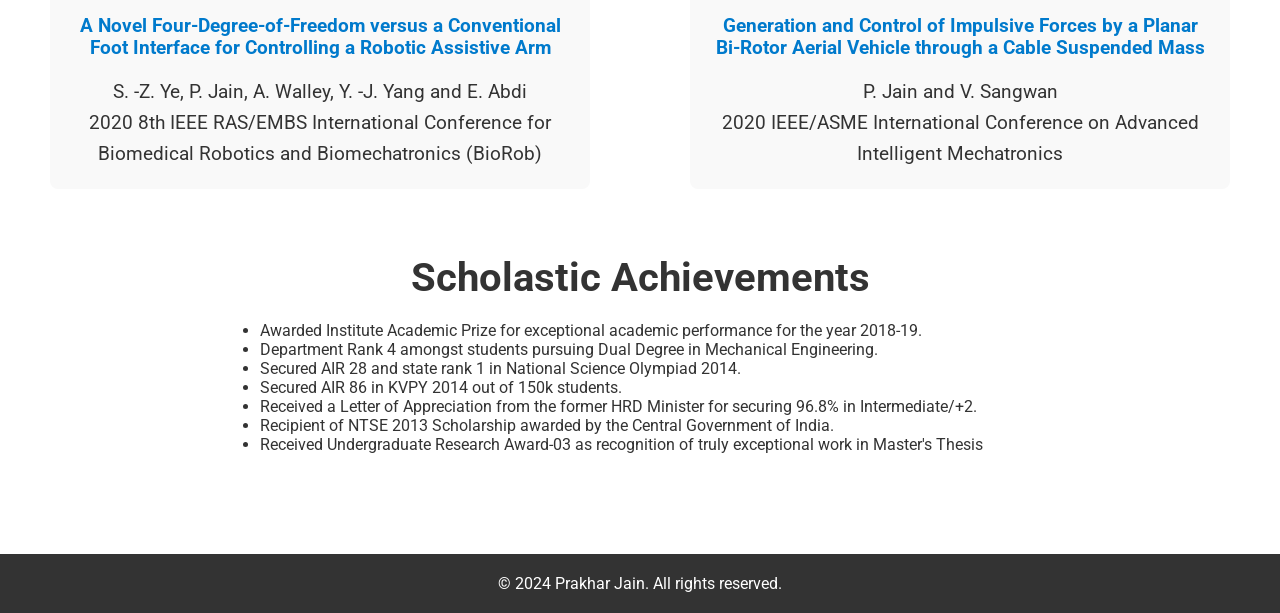
==== commit 27014f51: "added shadow" ====
--- a/index.html
+++ b/index.html
@@ -45,16 +45,16 @@
                     <a href="https://github.com/prakhar1114" target="_blank" aria-label="GitHub"><i class="fab fa-github"></i></a>
                     <a href="https://www.linkedin.com/in/prakhar-jain-b34805121/" target="_blank" aria-label="LinkedIn"><i class="fab fa-linkedin-in"></i></a>
                 </div>
-                <div class="archive-button-container">
-                    <a href="archive.html" class="archive-button">
-                        <i class="fas fa-archive"></i>
-                        Link To My Personal Projects
-                    </a>
-                </div>
                 <div class="journey-button-container">
                     <a href="journey.html" class="journey-button">
                         <i class="fas fa-route"></i>
                         My Journey
+                    </a>
+                </div>
+                <div class="archive-button-container">
+                    <a href="archive.html" class="archive-button">
+                        <i class="fas fa-archive"></i>
+                        My Personal Projects
                     </a>
                 </div>
             </div>
--- a/styles.css
+++ b/styles.css
@@ -367,7 +367,7 @@
     font-weight: 600;
     font-size: 1em;
     transition: all 0.3s ease;
-    box-shadow: 0 4px 8px rgba(0, 122, 204, 0.3);
+    box-shadow: 0 6px 20px rgba(0, 122, 204, 0.4), 0 3px 10px rgba(0, 0, 0, 0.15);
     border: none;
     cursor: pointer;
 }
@@ -375,7 +375,7 @@
 .archive-button:hover {
     background: linear-gradient(135deg, #005fa3, #004080);
     transform: translateY(-2px);
-    box-shadow: 0 6px 12px rgba(0, 122, 204, 0.4);
+    box-shadow: 0 8px 25px rgba(0, 122, 204, 0.5), 0 4px 15px rgba(0, 0, 0, 0.2);
     text-decoration: none;
     color: white;
 }
@@ -1330,7 +1330,7 @@
     font-weight: 600;
     font-size: 1em;
     transition: all 0.3s ease;
-    box-shadow: 0 6px 20px rgba(102, 126, 234, 0.4);
+    box-shadow: 0 8px 25px rgba(102, 126, 234, 0.5), 0 4px 12px rgba(0, 0, 0, 0.15);
     border: none;
     cursor: pointer;
     position: relative;
@@ -1355,7 +1355,7 @@
 .journey-button:hover {
     background: linear-gradient(135deg, #764ba2, #667eea);
     transform: translateY(-3px);
-    box-shadow: 0 8px 25px rgba(102, 126, 234, 0.5);
+    box-shadow: 0 12px 35px rgba(102, 126, 234, 0.6), 0 6px 20px rgba(0, 0, 0, 0.2);
     text-decoration: none;
     color: white;
 }
@@ -1439,8 +1439,8 @@
     position: relative;
     margin-bottom: 80px;
     opacity: 0;
-    transform: translateY(50px);
-    transition: all 0.8s ease-in-out;
+    transform: translateY(30px);
+    transition: all 0.6s ease-out;
 }
 
 .timeline-item.animate {
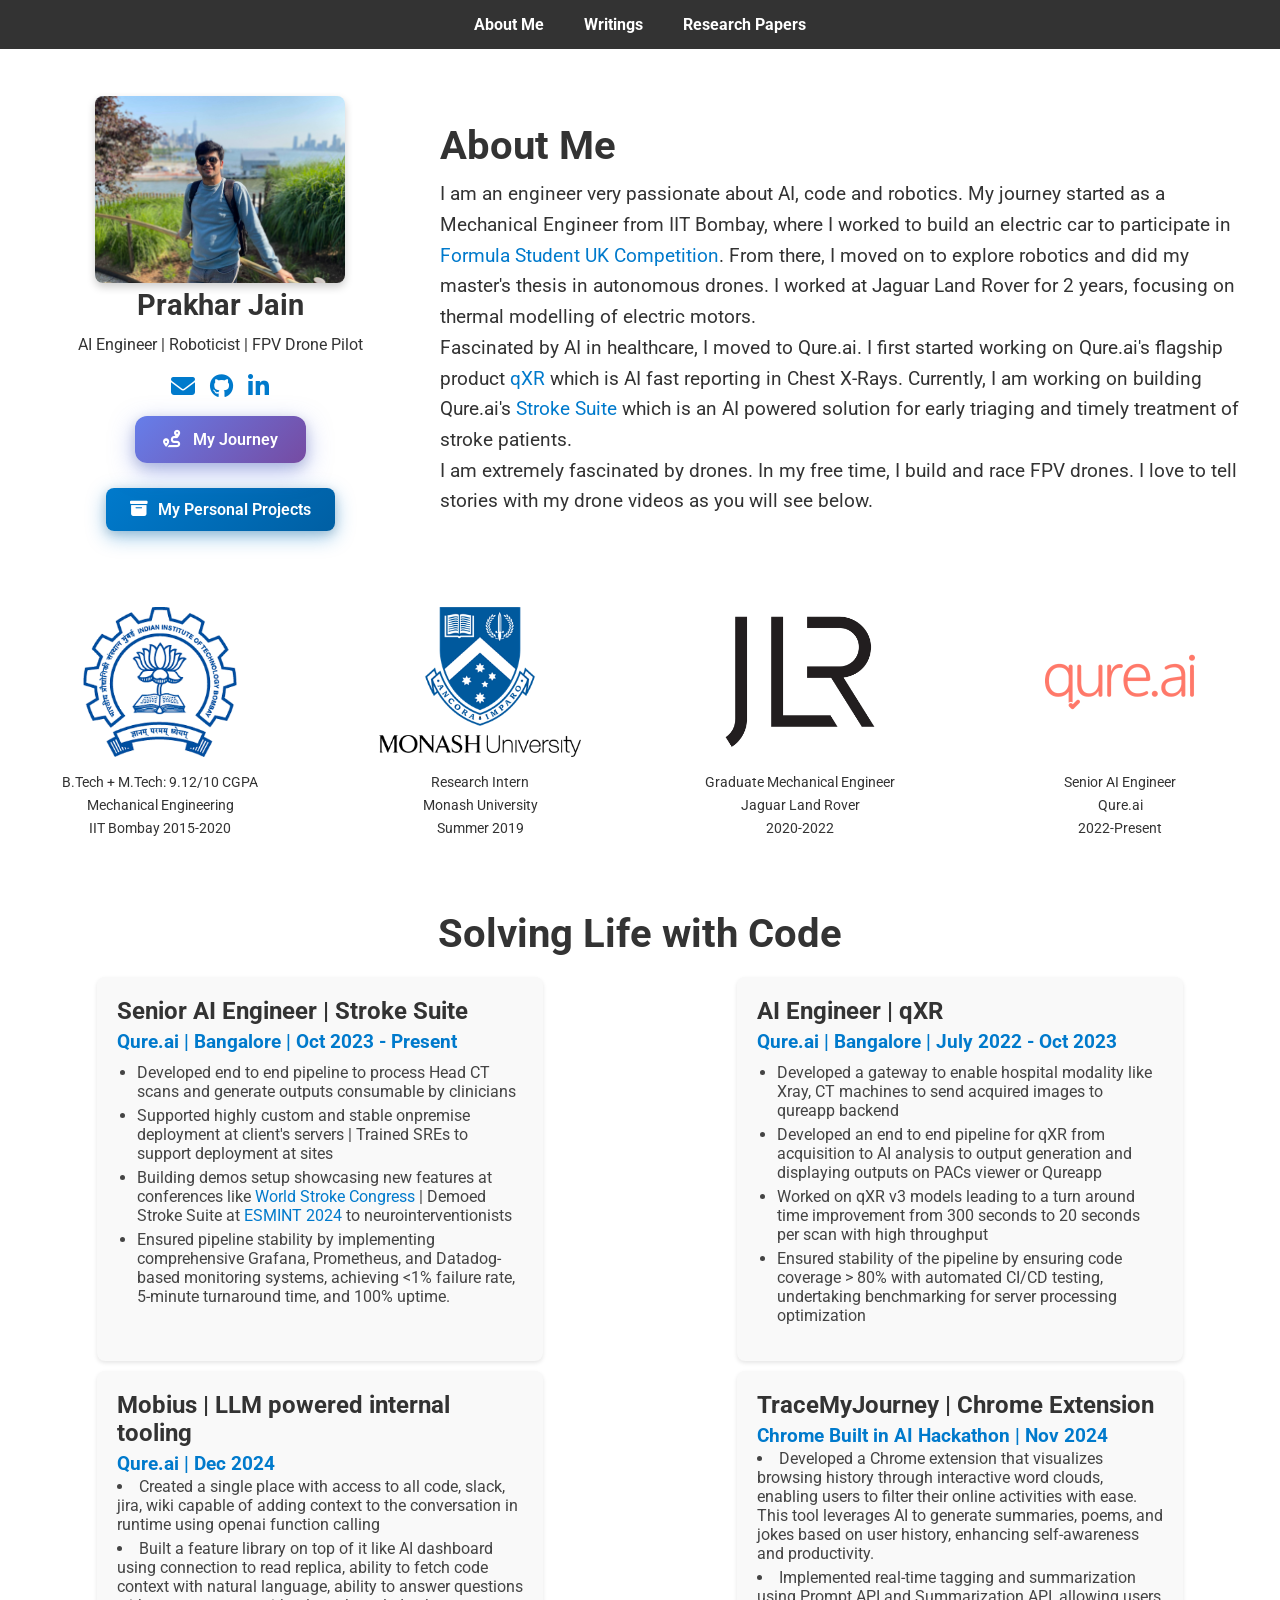
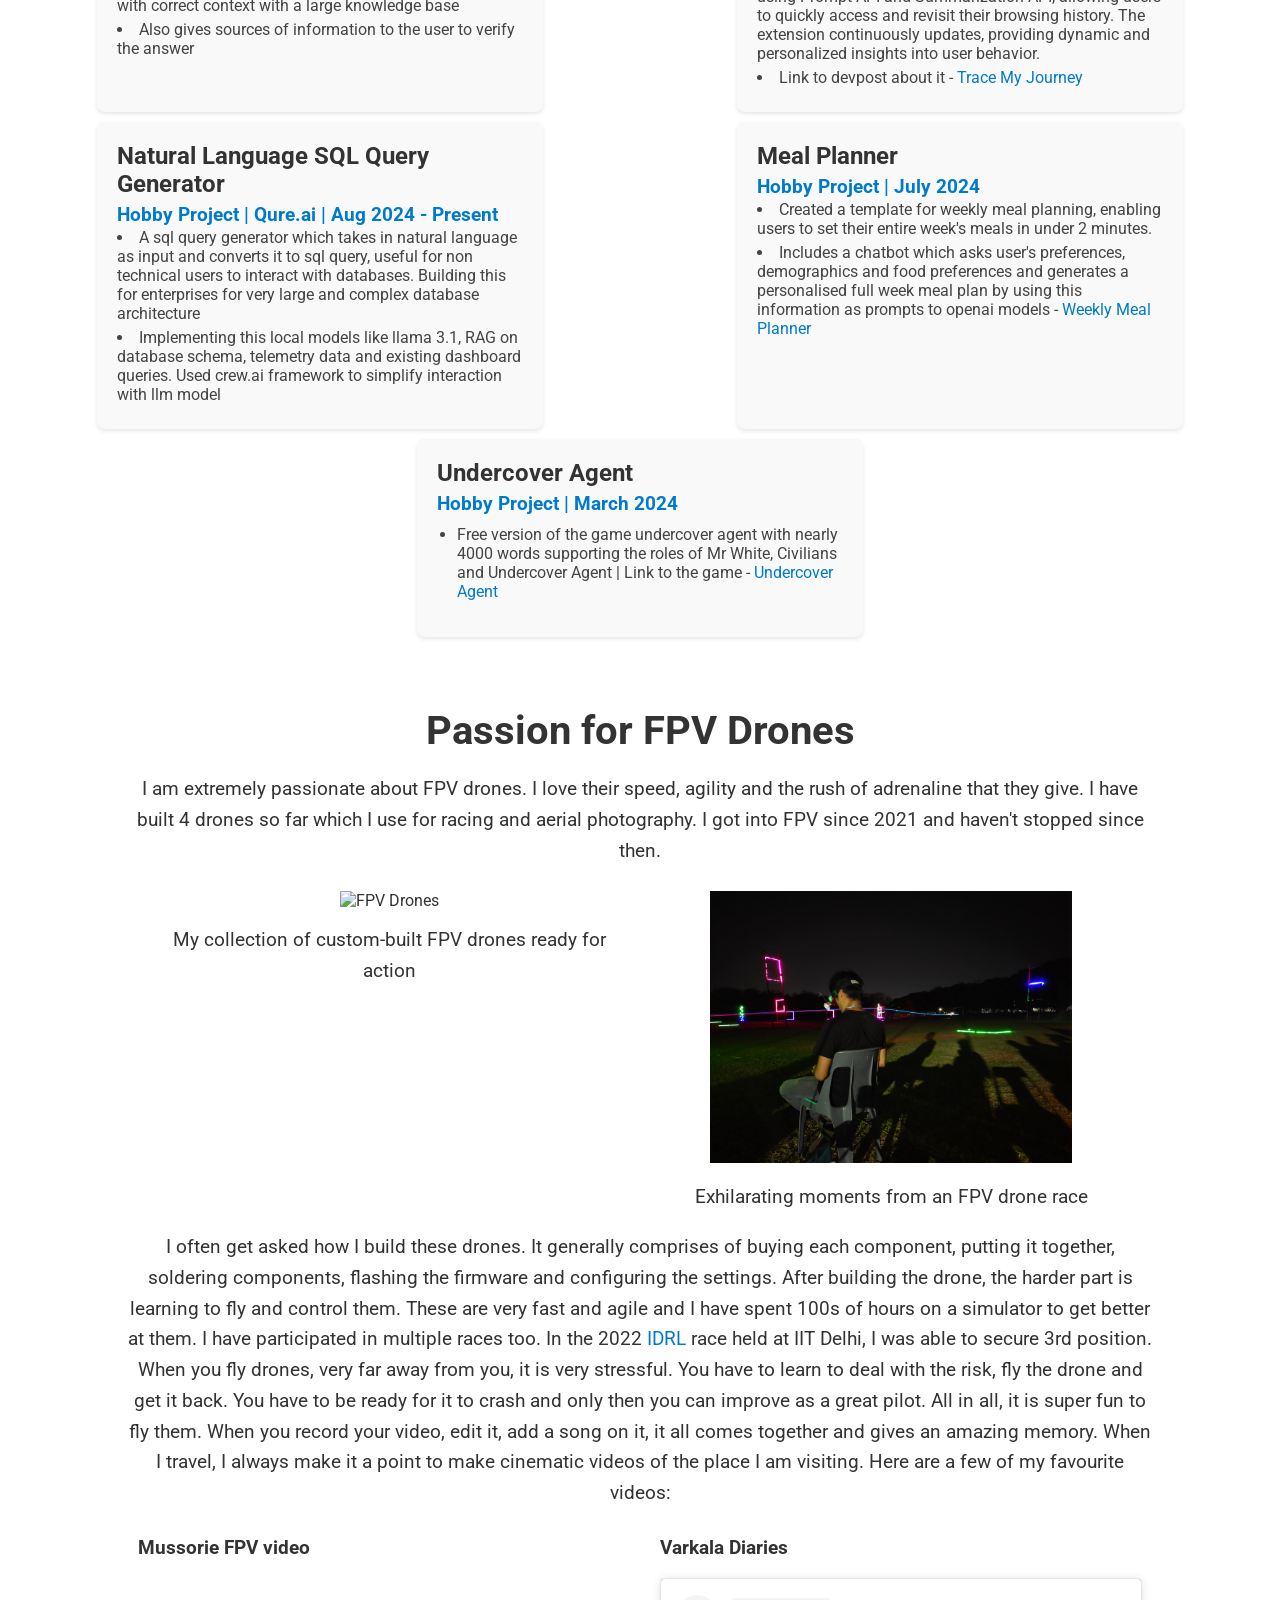
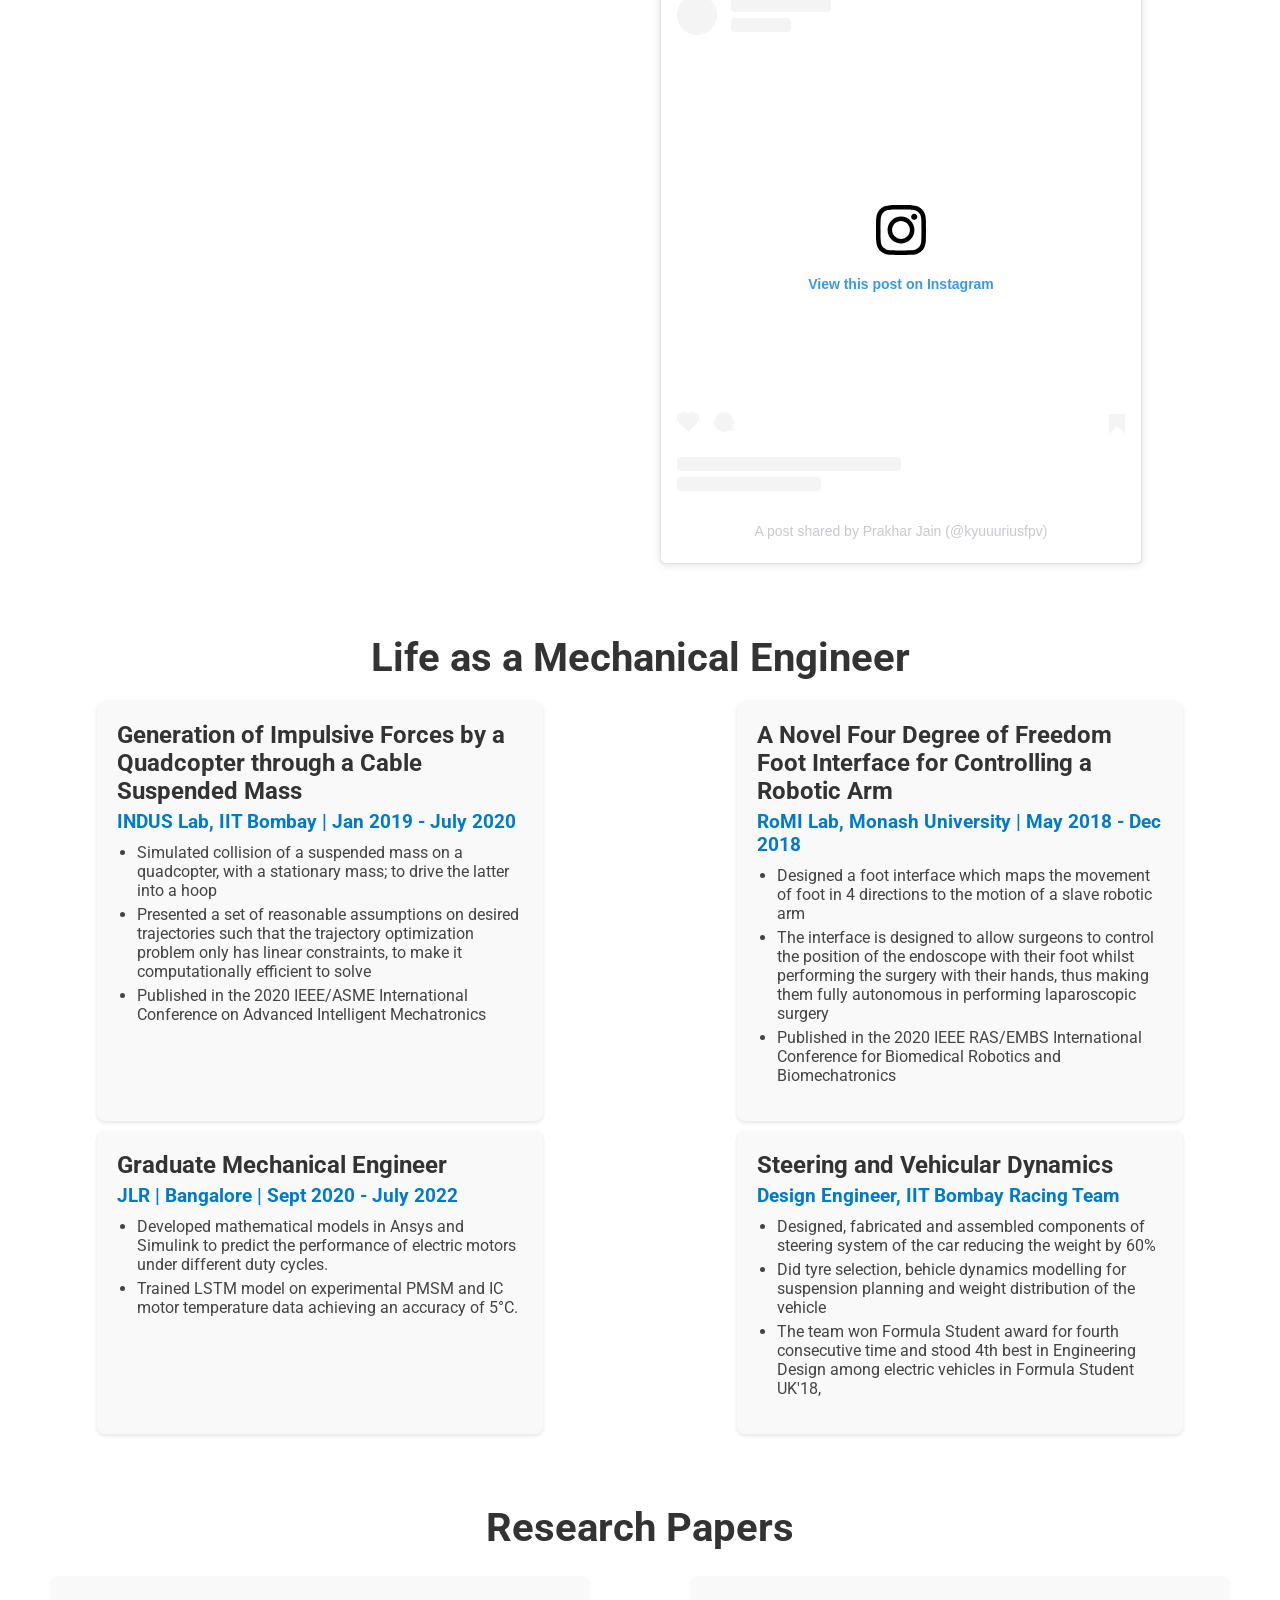
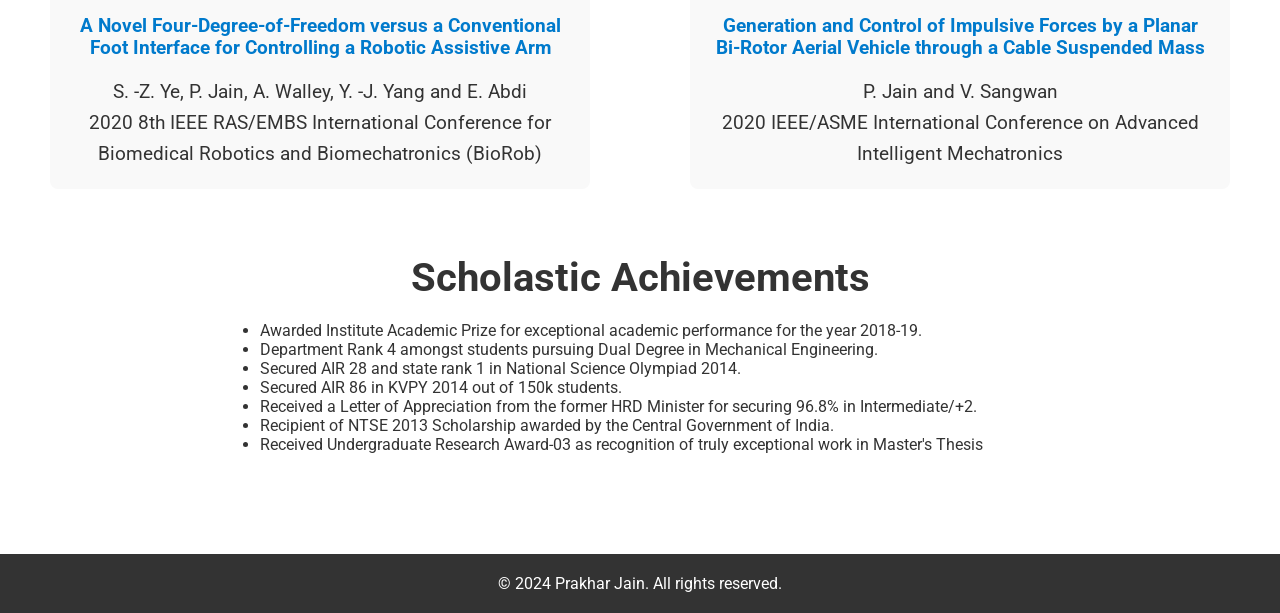
==== commit 3cfc315a: "evals blog" ====
--- a/index.html
+++ b/index.html
@@ -17,9 +17,10 @@
     <nav>
         <ul>
             <li><a href="#about">About Me</a></li>
-            <li><a href="#experience-as-a-coder">Solving Life with Code</a></li>
-            <li><a href="#passion-for-fpv-drones">Passion for FPV Drones</a></li>
-            <li><a href="#experience-roboticist-mechanical-engineer">Life as a Mechanical Engineer</a></li>
+            <!-- <li><a href="#experience-as-a-coder">Solving Life with Code</a></li> -->
+            <!-- <li><a href="#passion-for-fpv-drones">Passion for FPV Drones</a></li> -->
+            <!-- <li><a href="#experience-roboticist-mechanical-engineer">Life as a Mechanical Engineer</a></li> -->
+            <li><a href="blogs/index.html">Writings</a></li>
             <li><a href="#research-papers">Research Papers</a></li>
         </ul>
     </nav>
@@ -63,7 +64,7 @@
                 <p>I am an engineer very passionate about AI, code and robotics. My journey started as a Mechanical Engineer from IIT Bombay, where I worked to build an electric car to participate in <a href="https://www.imeche.org/events/formula-student" target="_blank">Formula Student UK Competition</a>. From there, I moved on to explore robotics and did my master's thesis in autonomous drones. I worked at Jaguar Land Rover for 2 years, focusing on thermal modelling of electric motors.</p>
                 <p>Fascinated by AI in healthcare, I moved to Qure.ai. I first started working on Qure.ai's flagship product <a href="https://www.qure.ai/product/qxr" target="_blank">qXR</a> which is AI fast reporting in Chest X-Rays. Currently, I am working on building Qure.ai's <a href="https://www.qure.ai/product/qer" target="_blank">Stroke Suite</a>  which is an AI powered solution for early triaging and timely treatment of stroke patients.</p>
                 <p>I am extremely fascinated by drones. In my free time, I build and race FPV drones. I love to tell stories with my drone videos as you will see below.</p>
-                
+
                 <!-- Archive Projects Button -->
             </div>
         </div>
@@ -335,4 +336,4 @@
     </footer>
     <script src="script.js"></script>
 </body>
-</html>+</html>
